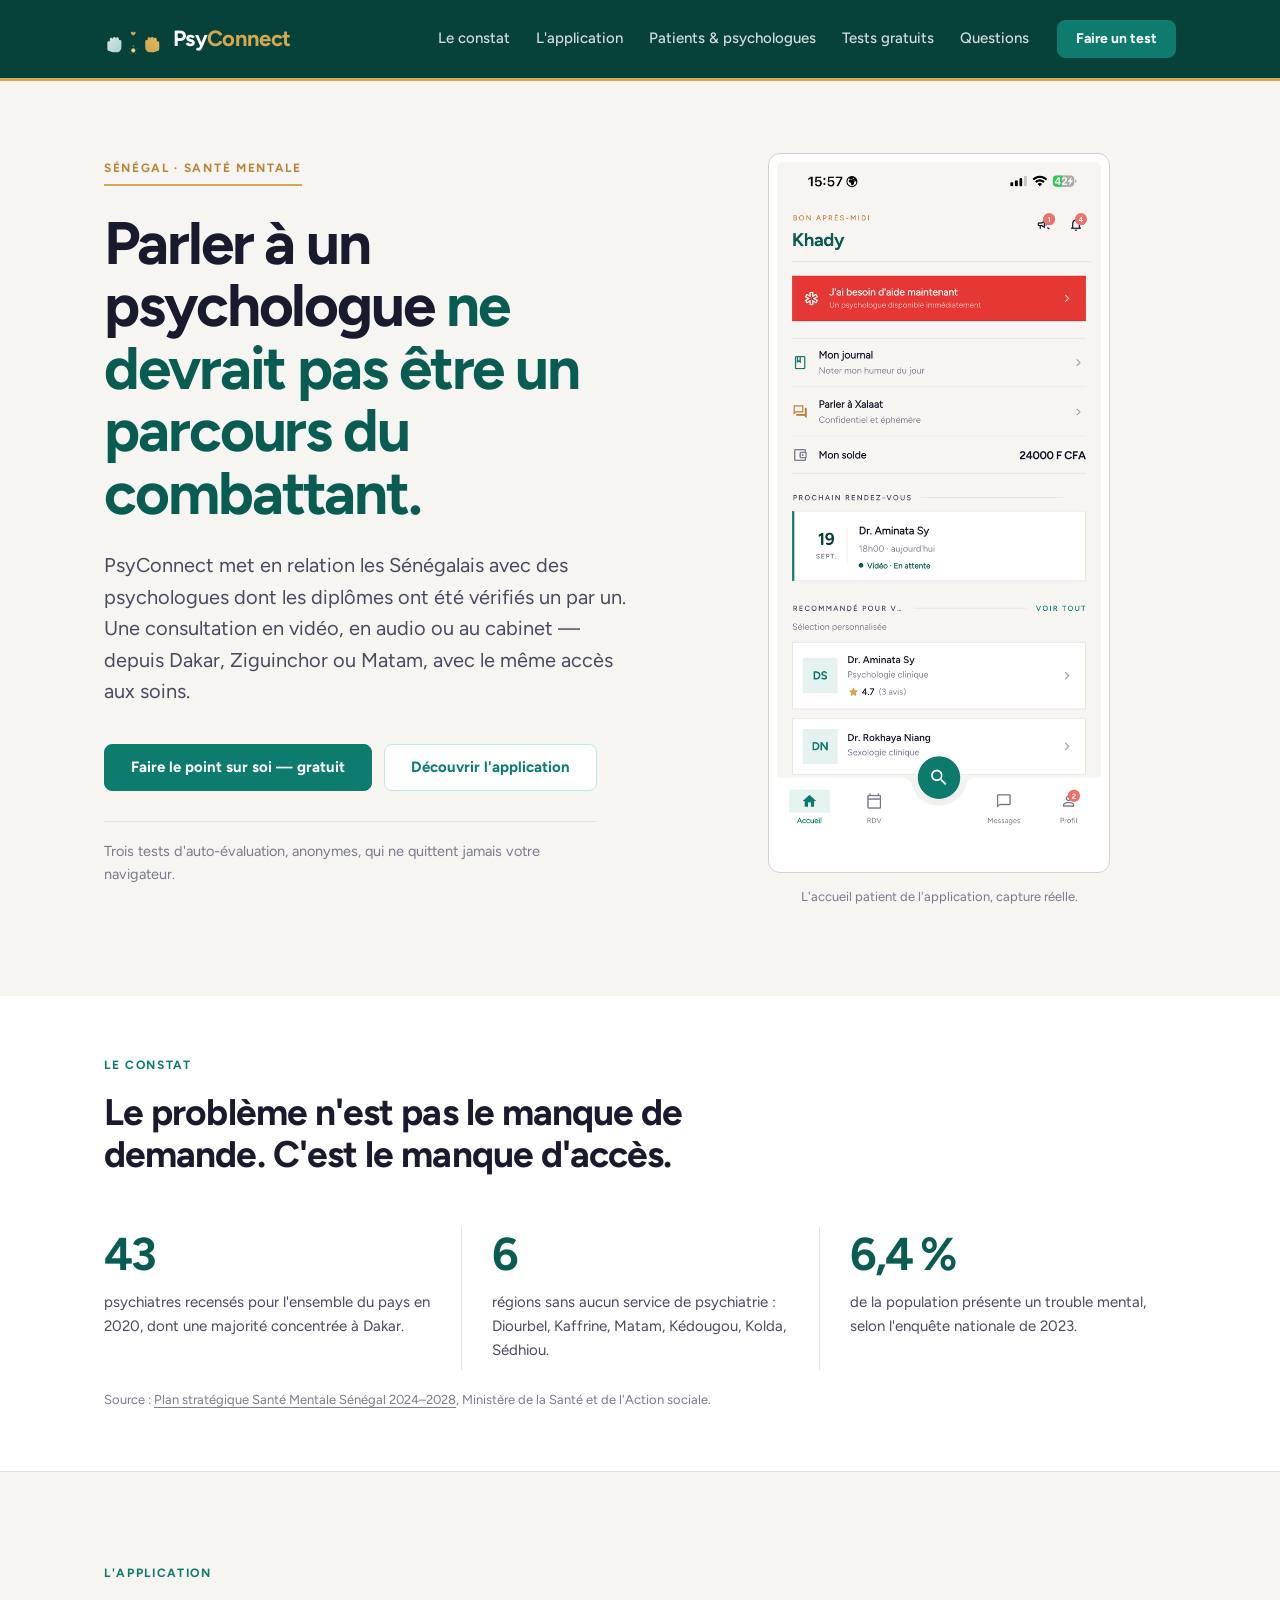
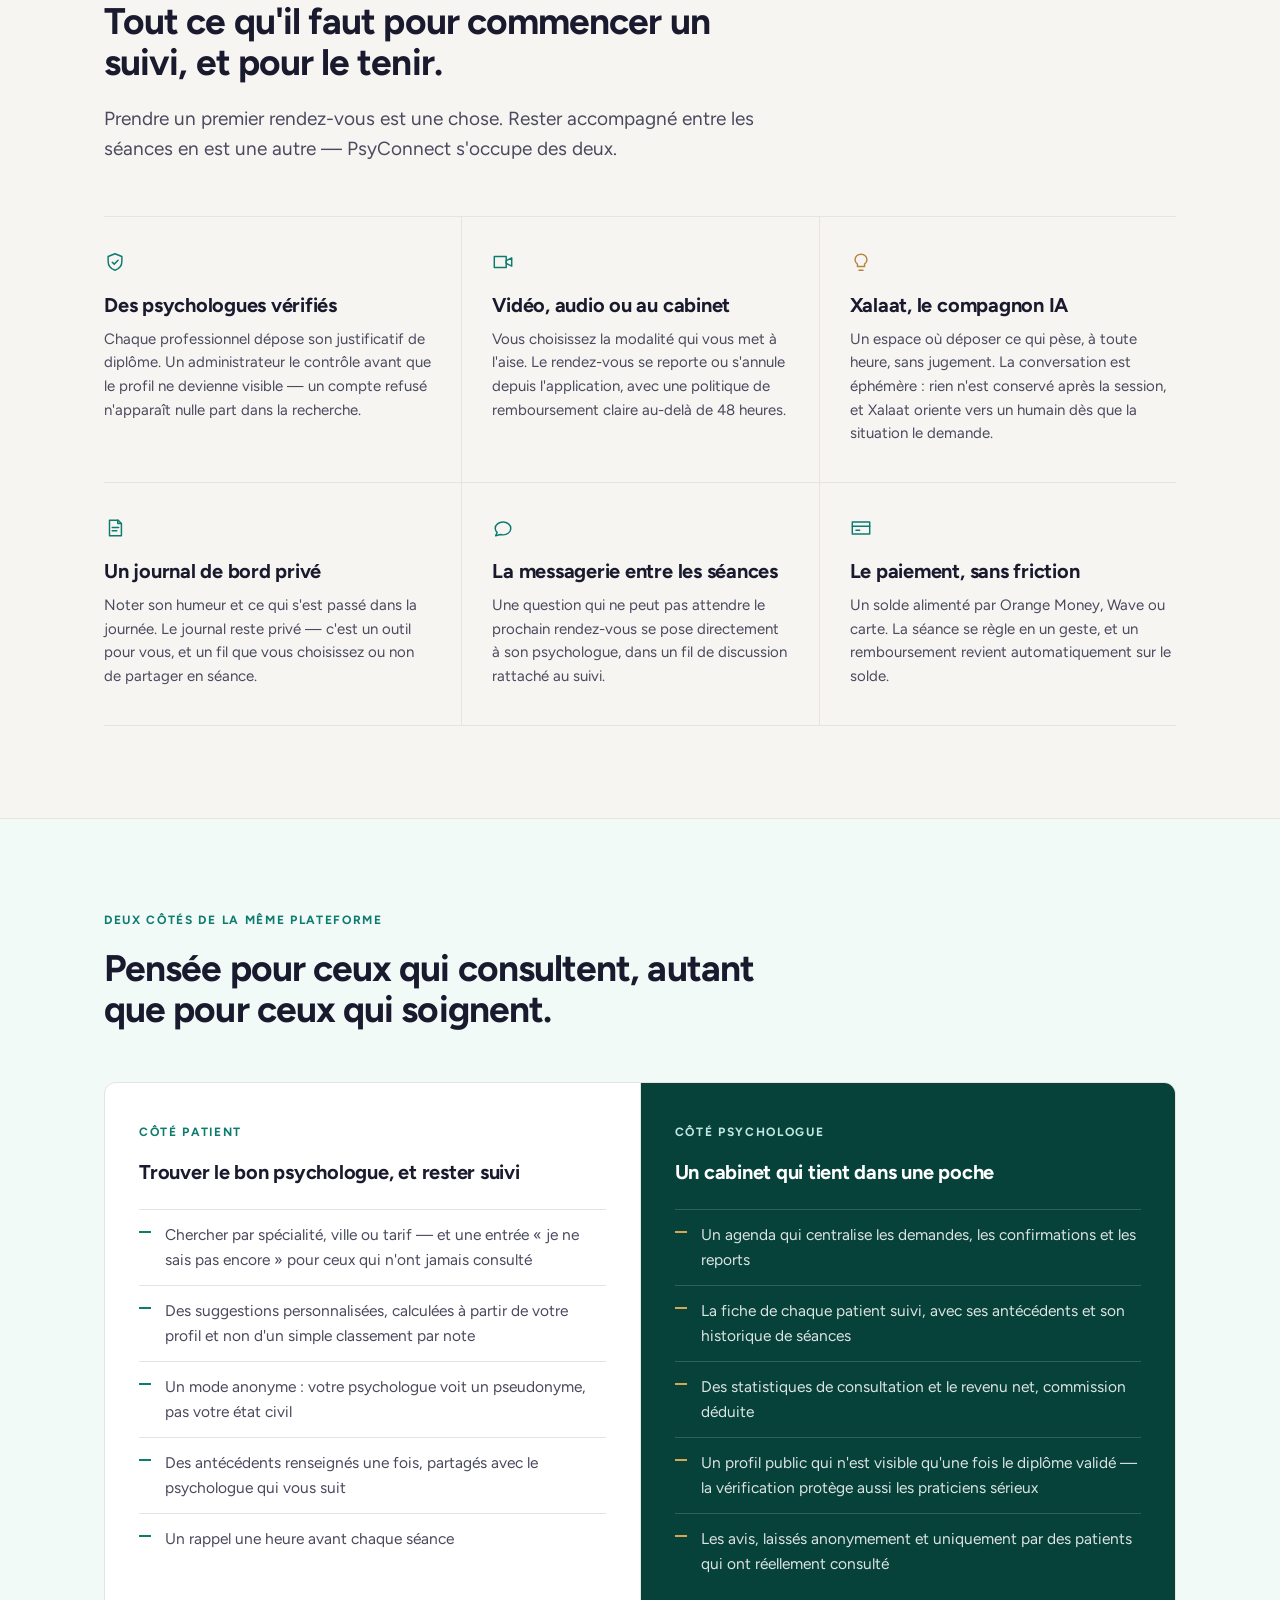
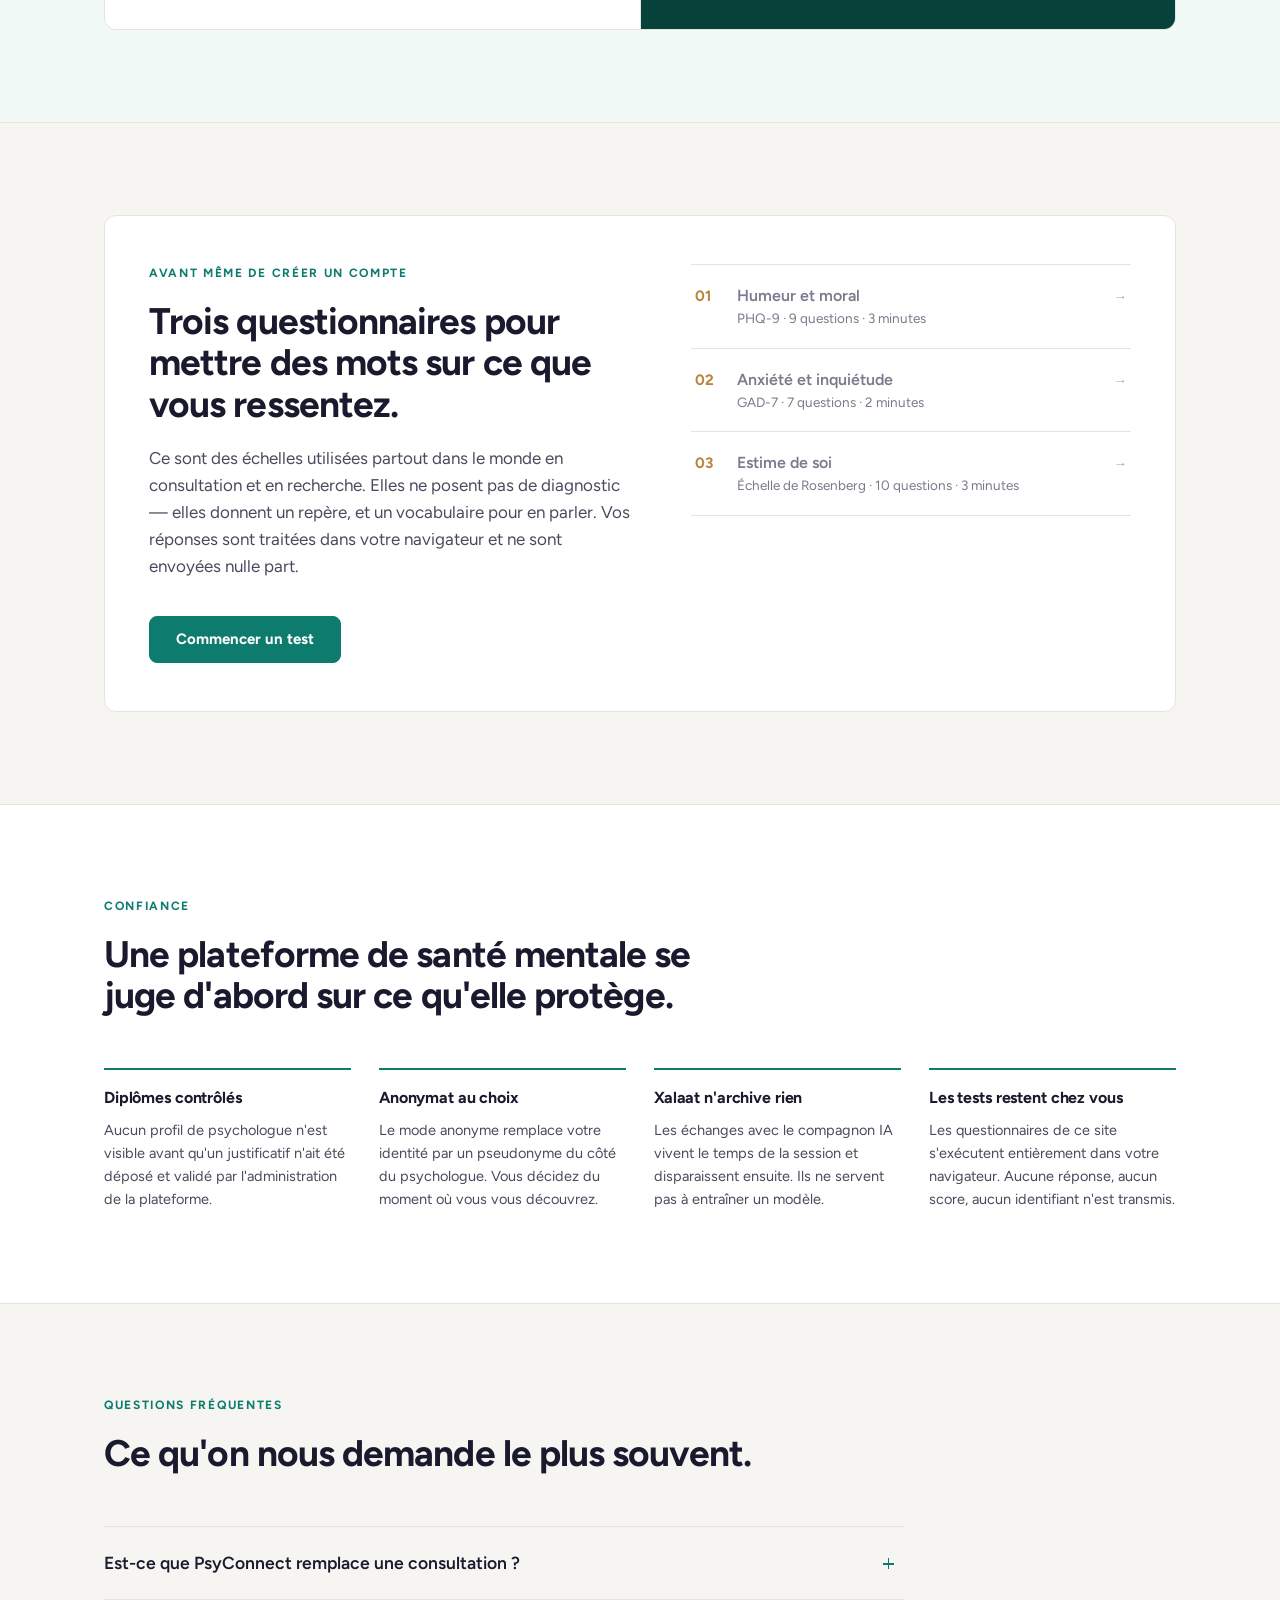
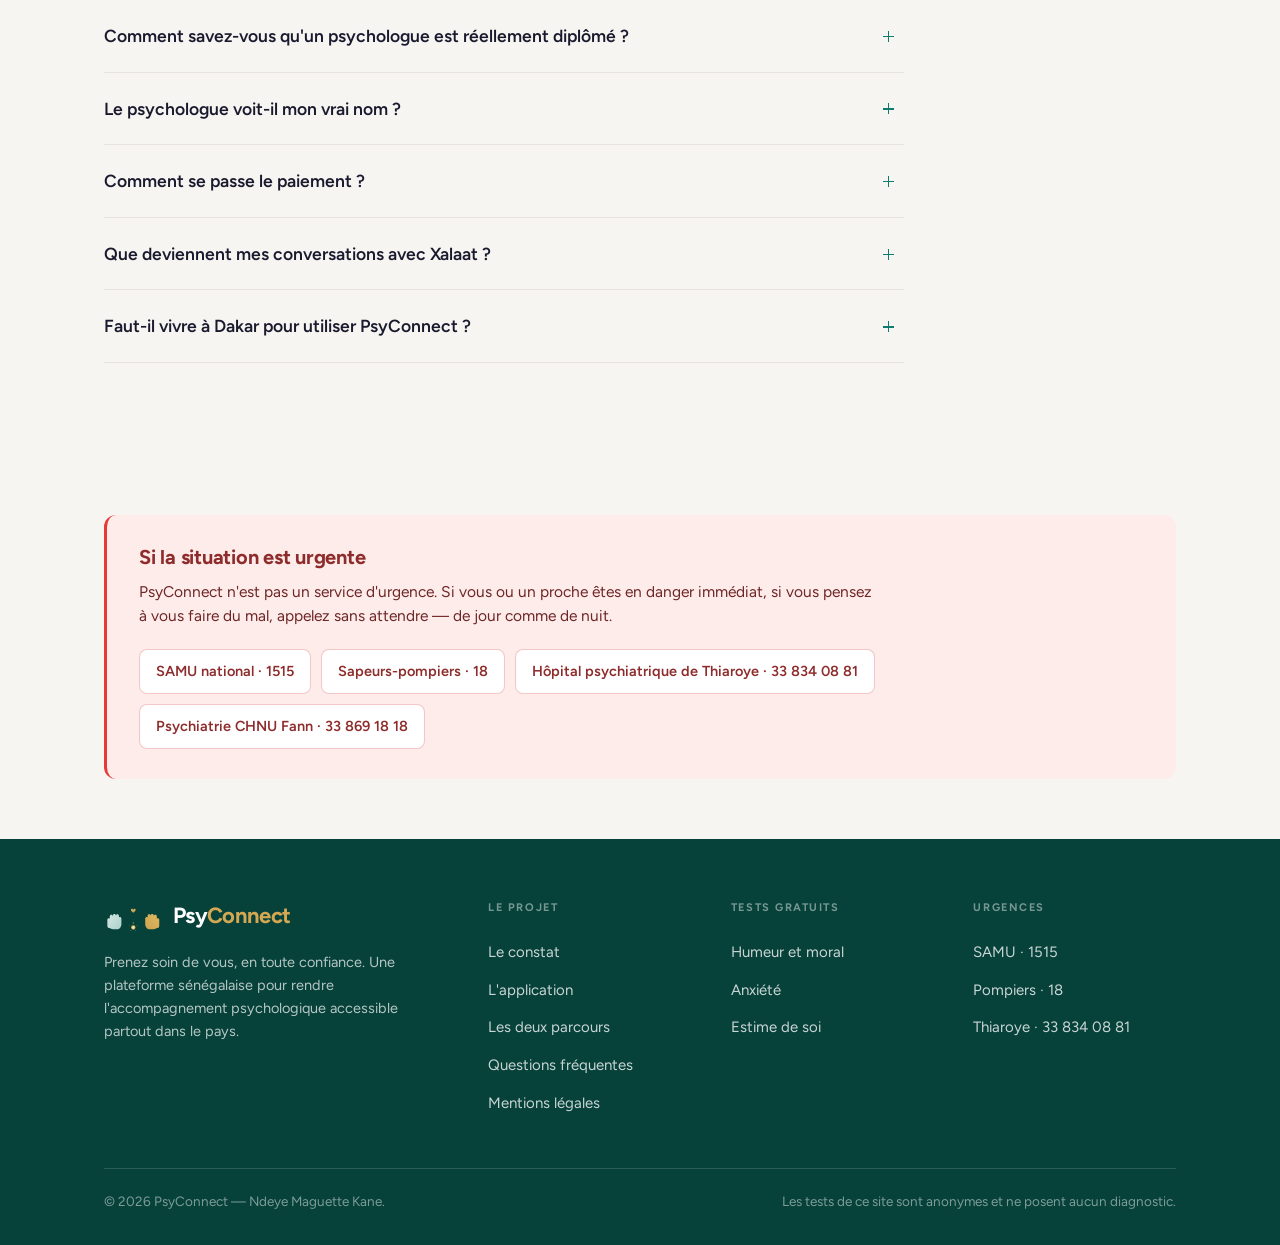
==== website/index.html @ 167cf8d7 "Add files via upload" ====
<!doctype html>
<html lang="fr">
<head>
<meta charset="utf-8">
<meta name="viewport" content="width=device-width, initial-scale=1">
<title>PsyConnect — Parler à un psychologue au Sénégal, simplement</title>
<meta name="description" content="PsyConnect met en relation les Sénégalais avec des psychologues dont les diplômes sont vérifiés. Rendez-vous en vidéo, audio ou au cabinet, messagerie, journal de bord et compagnon IA confidentiel.">
<meta name="theme-color" content="#0D7B6E">
<meta property="og:title" content="PsyConnect — Prenez soin de vous, en toute confiance">
<meta property="og:description" content="Des psychologues vérifiés, des rendez-vous en vidéo ou au cabinet, et trois tests d'auto-évaluation gratuits et anonymes.">
<meta property="og:type" content="website">
<meta property="og:locale" content="fr_SN">
<link rel="icon" href="assets/img/psyconnect-mark.svg" type="image/svg+xml">
<link rel="stylesheet" href="assets/css/site.css">
<link rel="preload" href="assets/fonts/figtree-latin-400-normal.woff2" as="font" type="font/woff2" crossorigin>
<link rel="preload" href="assets/fonts/figtree-latin-700-normal.woff2" as="font" type="font/woff2" crossorigin>
</head>
<body>

<header class="site-header" id="siteHeader">
  <div class="wrap">
    <a class="brand" href="index.html">
      <img src="assets/img/psyconnect-mark-light.svg" alt="">
      <span class="brand-name">Psy<em>Connect</em></span>
    </a>
    <button class="nav-toggle" id="navToggle" aria-expanded="false" aria-controls="siteNav">Menu</button>
    <nav class="site-nav" id="siteNav">
      <a href="#probleme">Le constat</a>
      <a href="#application">L'application</a>
      <a href="#parcours">Patients &amp; psychologues</a>
      <a href="tests.html">Tests gratuits</a>
      <a href="#faq">Questions</a>
    </nav>
    <a class="btn btn--primary btn--sm" href="tests.html">Faire un test</a>
  </div>
</header>

<main>

  <section class="hero">
    <div class="wrap">
      <div>
        <span class="kicker">Sénégal · Santé mentale</span>
        <h1>Parler à un psychologue <span class="accent">ne devrait pas être un parcours du combattant.</span></h1>
        <p class="lede">
          PsyConnect met en relation les Sénégalais avec des psychologues dont les diplômes ont été
          vérifiés un par un. Une consultation en vidéo, en audio ou au cabinet — depuis Dakar,
          Ziguinchor ou Matam, avec le même accès aux soins.
        </p>
        <div class="actions">
          <a class="btn btn--primary" href="tests.html">Faire le point sur soi — gratuit</a>
          <a class="btn btn--ghost" href="#application">Découvrir l'application</a>
        </div>
        <p class="hero-note">Trois tests d'auto-évaluation, anonymes, qui ne quittent jamais votre navigateur.</p>
      </div>

      <div>
        <div class="shot-wrap">
          <figure class="shot">
            <img src="assets/img/app-accueil-patient.png" width="600" height="1300" alt="Écran d'accueil de l'application PsyConnect : aide immédiate, journal, Xalaat, solde, prochain rendez-vous et psychologues recommandés.">
          </figure>
          <p class="screen-cap">L'accueil patient de l'application, capture réelle.</p>
        </div>
      </div>
    </div>
  </section>

  <section class="section section--tight section--alt" id="probleme">
    <div class="wrap">
      <div class="section-head">
        <div class="eyebrow">Le constat</div>
        <h2>Le problème n'est pas le manque de demande. C'est le manque d'accès.</h2>
      </div>
      <div class="figures">
        <div class="figure">
          <b>43</b>
          <p>psychiatres recensés pour l'ensemble du pays en 2020, dont une majorité concentrée à Dakar.</p>
        </div>
        <div class="figure">
          <b>6</b>
          <p>régions sans aucun service de psychiatrie : Diourbel, Kaffrine, Matam, Kédougou, Kolda, Sédhiou.</p>
        </div>
        <div class="figure">
          <b>6,4&nbsp;%</b>
          <p>de la population présente un trouble mental, selon l'enquête nationale de 2023.</p>
        </div>
      </div>
      <p class="figures-source">
        Source : <a href="https://www.sante.gouv.sn/sites/default/files/Plan%20strate%CC%81gique%20Sante%CC%81%20Mentale%20Senegal%202024-2028%20V.pdf" target="_blank" rel="noopener">Plan stratégique Santé Mentale Sénégal 2024–2028</a>, Ministère de la Santé et de l'Action sociale.
      </p>
    </div>
  </section>

  <section class="section" id="application">
    <div class="wrap">
      <div class="section-head">
        <div class="eyebrow">L'application</div>
        <h2>Tout ce qu'il faut pour commencer un suivi, et pour le tenir.</h2>
        <p class="lede">Prendre un premier rendez-vous est une chose. Rester accompagné entre les séances en est une autre — PsyConnect s'occupe des deux.</p>
      </div>

      <div class="features">
      <article class="feature">
        <svg viewBox="0 0 24 24" fill="none" stroke="currentColor" stroke-width="1.6" stroke-linecap="round" stroke-linejoin="round"><path d="M12 3l7.5 3v5.2c0 4.6-3.1 8.4-7.5 9.8-4.4-1.4-7.5-5.2-7.5-9.8V6z"/><path d="M9 12.2l2.1 2.1L15.4 10"/></svg>
        <h3>Des psychologues vérifiés</h3>
        <p>Chaque professionnel dépose son justificatif de diplôme. Un administrateur le contrôle avant que le profil ne devienne visible — un compte refusé n'apparaît nulle part dans la recherche.</p>
      </article>

      <article class="feature">
        <svg viewBox="0 0 24 24" fill="none" stroke="currentColor" stroke-width="1.6" stroke-linecap="round" stroke-linejoin="round"><rect x="2.5" y="6" width="13" height="12"/><path d="M15.5 10.5l6-3v9l-6-3z"/></svg>
        <h3>Vidéo, audio ou au cabinet</h3>
        <p>Vous choisissez la modalité qui vous met à l'aise. Le rendez-vous se reporte ou s'annule depuis l'application, avec une politique de remboursement claire au-delà de 48 heures.</p>
      </article>

      <article class="feature is-gold">
        <svg viewBox="0 0 24 24" fill="none" stroke="currentColor" stroke-width="1.6" stroke-linecap="round" stroke-linejoin="round"><path d="M12 3.5c3.6 0 6.5 2.7 6.5 6 0 2-1 3.6-2.6 4.8V17H8.1v-2.7C6.5 13.1 5.5 11.5 5.5 9.5c0-3.3 2.9-6 6.5-6z"/><path d="M9.8 21h4.4"/></svg>
        <h3>Xalaat, le compagnon IA</h3>
        <p>Un espace où déposer ce qui pèse, à toute heure, sans jugement. La conversation est éphémère : rien n'est conservé après la session, et Xalaat oriente vers un humain dès que la situation le demande.</p>
      </article>

      <article class="feature">
        <svg viewBox="0 0 24 24" fill="none" stroke="currentColor" stroke-width="1.6" stroke-linecap="round" stroke-linejoin="round"><path d="M6 3.5h9.5L19 7v13.5H6z"/><path d="M15 3.5V7h3.5"/><path d="M9 11.5h7M9 15h5"/></svg>
        <h3>Un journal de bord privé</h3>
        <p>Noter son humeur et ce qui s'est passé dans la journée. Le journal reste privé — c'est un outil pour vous, et un fil que vous choisissez ou non de partager en séance.</p>
      </article>

      <article class="feature">
        <svg viewBox="0 0 24 24" fill="none" stroke="currentColor" stroke-width="1.6" stroke-linecap="round" stroke-linejoin="round"><path d="M20.5 12.5c0 3.9-3.8 7-8.5 7-1 0-2-.15-2.9-.42L4 20.5l1.6-3.7A6.6 6.6 0 013.5 12.5c0-3.9 3.8-7 8.5-7s8.5 3.1 8.5 7z"/></svg>
        <h3>La messagerie entre les séances</h3>
        <p>Une question qui ne peut pas attendre le prochain rendez-vous se pose directement à son psychologue, dans un fil de discussion rattaché au suivi.</p>
      </article>

      <article class="feature">
        <svg viewBox="0 0 24 24" fill="none" stroke="currentColor" stroke-width="1.6" stroke-linecap="round" stroke-linejoin="round"><rect x="2.5" y="5.5" width="19" height="13"/><path d="M2.5 10h19"/><path d="M6.5 14.5h4"/></svg>
        <h3>Le paiement, sans friction</h3>
        <p>Un solde alimenté par Orange Money, Wave ou carte. La séance se règle en un geste, et un remboursement revient automatiquement sur le solde.</p>
      </article>
      </div>
    </div>
  </section>

  <section class="section section--soft" id="parcours">
    <div class="wrap">
      <div class="section-head">
        <div class="eyebrow">Deux côtés de la même plateforme</div>
        <h2>Pensée pour ceux qui consultent, autant que pour ceux qui soignent.</h2>
      </div>
      <div class="paths">
        <div class="path">
          <div class="eyebrow">Côté patient</div>
          <h3>Trouver le bon psychologue, et rester suivi</h3>
          <ul>
            <li>Chercher par spécialité, ville ou tarif — et une entrée « je ne sais pas encore » pour ceux qui n'ont jamais consulté</li>
            <li>Des suggestions personnalisées, calculées à partir de votre profil et non d'un simple classement par note</li>
            <li>Un mode anonyme : votre psychologue voit un pseudonyme, pas votre état civil</li>
            <li>Des antécédents renseignés une fois, partagés avec le psychologue qui vous suit</li>
            <li>Un rappel une heure avant chaque séance</li>
          </ul>
        </div>
        <div class="path path--psy">
          <div class="eyebrow">Côté psychologue</div>
          <h3>Un cabinet qui tient dans une poche</h3>
          <ul>
            <li>Un agenda qui centralise les demandes, les confirmations et les reports</li>
            <li>La fiche de chaque patient suivi, avec ses antécédents et son historique de séances</li>
            <li>Des statistiques de consultation et le revenu net, commission déduite</li>
            <li>Un profil public qui n'est visible qu'une fois le diplôme validé — la vérification protège aussi les praticiens sérieux</li>
            <li>Les avis, laissés anonymement et uniquement par des patients qui ont réellement consulté</li>
          </ul>
        </div>
      </div>
    </div>
  </section>

  <section class="section" id="tests">
    <div class="wrap">
      <div class="split">
        <div>
          <div class="eyebrow">Avant même de créer un compte</div>
          <h2>Trois questionnaires pour mettre des mots sur ce que vous ressentez.</h2>
          <p>
            Ce sont des échelles utilisées partout dans le monde en consultation et en recherche. Elles
            ne posent pas de diagnostic — elles donnent un repère, et un vocabulaire pour en parler.
            Vos réponses sont traitées dans votre navigateur et ne sont envoyées nulle part.
          </p>
          <div class="actions">
            <a class="btn btn--primary" href="tests.html">Commencer un test</a>
          </div>
        </div>
        <div class="list-links">
          <a href="tests.html#phq9">
            <span class="n">01</span>
            <span><b>Humeur et moral</b><span>PHQ-9 · 9 questions · 3 minutes</span></span>
            <span class="arrow">→</span>
          </a>
          <a href="tests.html#gad7">
            <span class="n">02</span>
            <span><b>Anxiété et inquiétude</b><span>GAD-7 · 7 questions · 2 minutes</span></span>
            <span class="arrow">→</span>
          </a>
          <a href="tests.html#rses">
            <span class="n">03</span>
            <span><b>Estime de soi</b><span>Échelle de Rosenberg · 10 questions · 3 minutes</span></span>
            <span class="arrow">→</span>
          </a>
        </div>
      </div>
    </div>
  </section>

  <section class="section section--alt">
    <div class="wrap">
      <div class="section-head">
        <div class="eyebrow">Confiance</div>
        <h2>Une plateforme de santé mentale se juge d'abord sur ce qu'elle protège.</h2>
      </div>
      <div class="trust">
        <div>
          <h4>Diplômes contrôlés</h4>
          <p>Aucun profil de psychologue n'est visible avant qu'un justificatif n'ait été déposé et validé par l'administration de la plateforme.</p>
        </div>
        <div>
          <h4>Anonymat au choix</h4>
          <p>Le mode anonyme remplace votre identité par un pseudonyme du côté du psychologue. Vous décidez du moment où vous vous découvrez.</p>
        </div>
        <div>
          <h4>Xalaat n'archive rien</h4>
          <p>Les échanges avec le compagnon IA vivent le temps de la session et disparaissent ensuite. Ils ne servent pas à entraîner un modèle.</p>
        </div>
        <div>
          <h4>Les tests restent chez vous</h4>
          <p>Les questionnaires de ce site s'exécutent entièrement dans votre navigateur. Aucune réponse, aucun score, aucun identifiant n'est transmis.</p>
        </div>
      </div>
    </div>
  </section>

  <section class="section" id="faq">
    <div class="wrap">
      <div class="section-head">
        <div class="eyebrow">Questions fréquentes</div>
        <h2>Ce qu'on nous demande le plus souvent.</h2>
      </div>
      <div class="faq">
        <details>
          <summary>Est-ce que PsyConnect remplace une consultation ?</summary>
          <div class="answer">Non, et ce n'est pas l'objectif. PsyConnect est le chemin le plus court vers un professionnel : la consultation reste une consultation, menée par un psychologue diplômé. Les tests du site et le compagnon Xalaat sont des points de départ, pas des substituts.</div>
        </details>
        <details>
          <summary>Comment savez-vous qu'un psychologue est réellement diplômé ?</summary>
          <div class="answer">À l'inscription, le professionnel dépose une pièce justificative de son diplôme. Un administrateur l'examine et valide, refuse, ou demande un complément. Tant que la validation n'est pas prononcée, le profil n'apparaît dans aucune recherche.</div>
        </details>
        <details>
          <summary>Le psychologue voit-il mon vrai nom ?</summary>
          <div class="answer">Seulement si vous le voulez. Le mode anonyme, activable dans les paramètres, affiche un pseudonyme à la place de votre identité civile. Beaucoup de premières consultations commencent ainsi.</div>
        </details>
        <details>
          <summary>Comment se passe le paiement ?</summary>
          <div class="answer">Vous alimentez votre solde PsyConnect par Orange Money, Wave ou carte bancaire, puis la séance se règle depuis ce solde. En cas d'annulation à plus de 48 heures du rendez-vous, le montant revient automatiquement sur votre solde.</div>
        </details>
        <details>
          <summary>Que deviennent mes conversations avec Xalaat ?</summary>
          <div class="answer">Rien. Elles existent le temps de la session et ne sont pas enregistrées. Xalaat n'a pas accès à votre dossier, ne pose pas de diagnostic, et redirige vers un professionnel ou vers les secours dès que le sujet le justifie.</div>
        </details>
        <details>
          <summary>Faut-il vivre à Dakar pour utiliser PsyConnect ?</summary>
          <div class="answer">Non — c'est précisément le problème que la plateforme cherche à corriger. Une consultation en vidéo ou en audio ne dépend que d'une connexion. Les six régions du pays sans service de psychiatrie sont la première raison d'être du projet.</div>
        </details>
      </div>
    </div>
  </section>

  <section class="section section--tight">
    <div class="wrap">
      <div class="emergency-band">
        <h3>Si la situation est urgente</h3>
        <p>
          PsyConnect n'est pas un service d'urgence. Si vous ou un proche êtes en danger immédiat,
          si vous pensez à vous faire du mal, appelez sans attendre — de jour comme de nuit.
        </p>
        <div class="emergency-nums">
          <a href="tel:1515">SAMU national · 1515</a>
          <a href="tel:18">Sapeurs-pompiers · 18</a>
          <a href="tel:+221338340881">Hôpital psychiatrique de Thiaroye · 33 834 08 81</a>
          <a href="tel:+221338691818">Psychiatrie CHNU Fann · 33 869 18 18</a>
        </div>
      </div>
    </div>
  </section>

</main>

<footer class="site-footer">
  <div class="wrap">
    <div class="footer-grid">
      <div>
        <a class="brand" href="index.html">
          <img src="assets/img/psyconnect-mark-light.svg" alt="">
          <span class="brand-name">Psy<em>Connect</em></span>
        </a>
        <p class="tagline">Prenez soin de vous, en toute confiance. Une plateforme sénégalaise pour rendre l'accompagnement psychologique accessible partout dans le pays.</p>
      </div>
      <div>
        <h5>Le projet</h5>
        <ul>
          <li><a href="#probleme">Le constat</a></li>
          <li><a href="#application">L'application</a></li>
          <li><a href="#parcours">Les deux parcours</a></li>
          <li><a href="#faq">Questions fréquentes</a></li>
          <li><a href="mentions.html">Mentions légales</a></li>
        </ul>
      </div>
      <div>
        <h5>Tests gratuits</h5>
        <ul>
          <li><a href="tests.html#phq9">Humeur et moral</a></li>
          <li><a href="tests.html#gad7">Anxiété</a></li>
          <li><a href="tests.html#rses">Estime de soi</a></li>
        </ul>
      </div>
      <div>
        <h5>Urgences</h5>
        <ul>
          <li><a href="tel:1515">SAMU · 1515</a></li>
          <li><a href="tel:18">Pompiers · 18</a></li>
          <li><a href="tel:+221338340881">Thiaroye · 33 834 08 81</a></li>
        </ul>
      </div>
    </div>
    <div class="footer-bottom">
      <span>© <span id="year">2026</span> PsyConnect — Ndeye Maguette Kane.</span>
      <span>Les tests de ce site sont anonymes et ne posent aucun diagnostic.</span>
    </div>
  </div>
</footer>

<script src="assets/js/site.js"></script>
</body>
</html>
---- website/assets/css/site.css ----
@font-face {
  font-family: 'Figtree';
  font-style: normal;
  font-weight: 400;
  font-display: swap;
  src: url('../fonts/figtree-latin-400-normal.woff2') format('woff2');
  unicode-range: U+0000-00FF, U+0131, U+0152-0153, U+02BB-02BC, U+02C6, U+02DA, U+02DC, U+0304, U+0308, U+0329, U+2000-206F, U+20AC, U+2122, U+2191, U+2193, U+2212, U+2215, U+FEFF, U+FFFD;
}

@font-face {
  font-family: 'Figtree';
  font-style: normal;
  font-weight: 400;
  font-display: swap;
  src: url('../fonts/figtree-latin-ext-400-normal.woff2') format('woff2');
  unicode-range: U+0100-02BA, U+02BD-02C5, U+02C7-02CC, U+02CE-02D7, U+02DD-02FF, U+0304, U+0308, U+0329, U+1D00-1DBF, U+1E00-1E9F, U+1EF2-1EFF, U+2020, U+20A0-20AB, U+20AD-20C0, U+2113, U+2C60-2C7F, U+A720-A7FF;
}

@font-face {
  font-family: 'Figtree';
  font-style: normal;
  font-weight: 500;
  font-display: swap;
  src: url('../fonts/figtree-latin-500-normal.woff2') format('woff2');
  unicode-range: U+0000-00FF, U+0131, U+0152-0153, U+02BB-02BC, U+02C6, U+02DA, U+02DC, U+0304, U+0308, U+0329, U+2000-206F, U+20AC, U+2122, U+2191, U+2193, U+2212, U+2215, U+FEFF, U+FFFD;
}

@font-face {
  font-family: 'Figtree';
  font-style: normal;
  font-weight: 500;
  font-display: swap;
  src: url('../fonts/figtree-latin-ext-500-normal.woff2') format('woff2');
  unicode-range: U+0100-02BA, U+02BD-02C5, U+02C7-02CC, U+02CE-02D7, U+02DD-02FF, U+0304, U+0308, U+0329, U+1D00-1DBF, U+1E00-1E9F, U+1EF2-1EFF, U+2020, U+20A0-20AB, U+20AD-20C0, U+2113, U+2C60-2C7F, U+A720-A7FF;
}

@font-face {
  font-family: 'Figtree';
  font-style: normal;
  font-weight: 600;
  font-display: swap;
  src: url('../fonts/figtree-latin-600-normal.woff2') format('woff2');
  unicode-range: U+0000-00FF, U+0131, U+0152-0153, U+02BB-02BC, U+02C6, U+02DA, U+02DC, U+0304, U+0308, U+0329, U+2000-206F, U+20AC, U+2122, U+2191, U+2193, U+2212, U+2215, U+FEFF, U+FFFD;
}

@font-face {
  font-family: 'Figtree';
  font-style: normal;
  font-weight: 600;
  font-display: swap;
  src: url('../fonts/figtree-latin-ext-600-normal.woff2') format('woff2');
  unicode-range: U+0100-02BA, U+02BD-02C5, U+02C7-02CC, U+02CE-02D7, U+02DD-02FF, U+0304, U+0308, U+0329, U+1D00-1DBF, U+1E00-1E9F, U+1EF2-1EFF, U+2020, U+20A0-20AB, U+20AD-20C0, U+2113, U+2C60-2C7F, U+A720-A7FF;
}

@font-face {
  font-family: 'Figtree';
  font-style: normal;
  font-weight: 700;
  font-display: swap;
  src: url('../fonts/figtree-latin-700-normal.woff2') format('woff2');
  unicode-range: U+0000-00FF, U+0131, U+0152-0153, U+02BB-02BC, U+02C6, U+02DA, U+02DC, U+0304, U+0308, U+0329, U+2000-206F, U+20AC, U+2122, U+2191, U+2193, U+2212, U+2215, U+FEFF, U+FFFD;
}

@font-face {
  font-family: 'Figtree';
  font-style: normal;
  font-weight: 700;
  font-display: swap;
  src: url('../fonts/figtree-latin-ext-700-normal.woff2') format('woff2');
  unicode-range: U+0100-02BA, U+02BD-02C5, U+02C7-02CC, U+02CE-02D7, U+02DD-02FF, U+0304, U+0308, U+0329, U+1D00-1DBF, U+1E00-1E9F, U+1EF2-1EFF, U+2020, U+20A0-20AB, U+20AD-20C0, U+2113, U+2C60-2C7F, U+A720-A7FF;
}

:root {
  --teal: #0D7B6E;
  --teal-dark: #095C52;
  --teal-deep: #06413A;
  --teal-light: #E6F4F1;
  --teal-mid: #C2E8E2;
  --teal-soft: #F2FAF8;

  --gold: #D4A853;
  --gold-dark: #B8843A;
  --gold-light: #FBF3E2;

  --bg: #F7F5F2;
  --white: #FFFFFF;
  --surface-alt: #F4F6F5;

  --rule: #E7E4DE;
  --rule-strong: #D5D1C9;

  --text: #1A1A2E;
  --text-2: #4A4A5E;
  --muted: #7A7A8C;
  --faint: #A6A6B4;

  --success: #1E9E6A;
  --success-bg: #E6F6EF;
  --warning: #C98A16;
  --warning-bg: #FDF3E0;
  --danger: #D64545;
  --danger-bg: #FDECEA;
  --emergency: #E53935;

  --r: 12px;
  --r-sm: 8px;

  --gutter: 24px;
  --maxw: 1120px;
}

* { box-sizing: border-box; }

html { scroll-behavior: smooth; }

body {
  margin: 0;
  background: var(--bg);
  color: var(--text);
  font-family: Figtree, -apple-system, BlinkMacSystemFont, "Segoe UI", Roboto, sans-serif;
  font-size: 17px;
  line-height: 1.58;
  -webkit-font-smoothing: antialiased;
}

h1, h2, h3, h4 {
  margin: 0;
  font-weight: 700;
  color: var(--text);
}

h1 { font-size: clamp(36px, 5.2vw, 60px); line-height: 1.04; letter-spacing: -.035em; }
h2 { font-size: clamp(26px, 3.3vw, 37px); line-height: 1.12; letter-spacing: -.025em; }
h3 { font-size: 20px; line-height: 1.24; letter-spacing: -.012em; }
h4 { font-size: 16px; line-height: 1.3; letter-spacing: -.008em; }

p { margin: 0; }

a { color: var(--teal); text-decoration: none; }
a:hover { color: var(--teal-dark); }

img, svg { max-width: 100%; }

.wrap {
  width: 100%;
  max-width: var(--maxw);
  margin: 0 auto;
  padding: 0 var(--gutter);
}

.eyebrow {
  font-size: 12px;
  font-weight: 700;
  letter-spacing: .14em;
  text-transform: uppercase;
  color: var(--teal);
  margin-bottom: 18px;
}

.lede { font-size: 19px; color: var(--text-2); }

.section { padding: 92px 0; }
.section--tight { padding: 60px 0; }
.section--alt { background: var(--white); }
.section--soft { background: var(--teal-soft); }
.section + .section--alt,
.section + .section--soft,
.section--alt + .section,
.section--soft + .section { border-top: 1px solid var(--rule); }

.section-head { max-width: 660px; margin-bottom: 52px; }
.section-head p { margin-top: 20px; }

.btn {
  display: inline-flex;
  align-items: center;
  justify-content: center;
  border: 1.4px solid transparent;
  border-radius: var(--r-sm);
  padding: 15px 26px;
  font-family: inherit;
  font-size: 15px;
  font-weight: 700;
  line-height: 1;
  cursor: pointer;
  transition: background .14s linear, color .14s linear, border-color .14s linear;
}

.btn--primary { background: var(--teal); color: var(--white); border-color: var(--teal); }
.btn--primary:hover { background: var(--teal-deep); border-color: var(--teal-deep); color: var(--white); }

.btn--ghost { background: var(--white); color: var(--teal); border-color: var(--teal-mid); }
.btn--ghost:hover { background: var(--teal-light); color: var(--teal-deep); border-color: var(--teal); }

.btn--gold { background: var(--gold); color: #33240A; border-color: var(--gold); }
.btn--gold:hover { background: var(--gold-dark); color: var(--white); border-color: var(--gold-dark); }

.btn--onteal { background: transparent; color: var(--white); border-color: rgba(255, 255, 255, .45); }
.btn--onteal:hover { background: var(--white); color: var(--teal-deep); border-color: var(--white); }

.btn--sm { padding: 11px 18px; font-size: 14px; }
.btn--block { width: 100%; }

.actions { display: flex; flex-wrap: wrap; gap: 12px; margin-top: 36px; }

.site-header {
  position: sticky;
  top: 0;
  z-index: 60;
  background: var(--teal-deep);
  border-bottom: 3px solid var(--gold);
}
.site-header.is-stuck { box-shadow: 0 10px 24px rgba(6, 65, 58, .14); }

.site-header .wrap {
  display: flex;
  align-items: center;
  gap: 28px;
  height: 78px;
}

.brand { display: flex; align-items: center; gap: 11px; color: var(--white); }
.brand img { width: 58px; height: 31px; display: block; }
.brand-name { font-size: 22px; font-weight: 700; letter-spacing: -.03em; color: var(--white); }
.brand-name em { font-style: normal; color: var(--gold); }

.site-nav { display: flex; gap: 26px; margin-left: auto; }
.site-nav a { color: rgba(255, 255, 255, .82); font-size: 15px; font-weight: 500; }
.site-nav a:hover { color: var(--gold); }

.nav-toggle {
  display: none;
  margin-left: auto;
  background: transparent;
  border: 1.4px solid rgba(255, 255, 255, .45);
  border-radius: var(--r-sm);
  padding: 9px 14px;
  cursor: pointer;
  font: inherit;
  font-size: 14px;
  font-weight: 600;
  color: var(--white);
}

.hero { padding: 72px 0 88px; }
.hero .wrap {
  display: grid;
  grid-template-columns: 1.06fr .94fr;
  gap: 64px;
  align-items: start;
}
.hero h1 .accent { color: var(--teal-dark); }
.hero .lede { margin-top: 26px; max-width: 29em; font-size: 20px; }
.hero-note {
  margin-top: 30px;
  padding-top: 18px;
  border-top: 1px solid var(--rule);
  font-size: 14.5px;
  color: var(--muted);
  max-width: 34em;
}

.kicker {
  display: inline-block;
  font-size: 12px;
  font-weight: 700;
  letter-spacing: .14em;
  text-transform: uppercase;
  color: var(--gold-dark);
  border-bottom: 2px solid var(--gold);
  padding-bottom: 6px;
  margin-bottom: 26px;
}

.shot {
  margin: 0;
  border: 1px solid var(--rule-strong);
  border-radius: var(--r);
  background: var(--white);
  padding: 8px;
  max-width: 342px;
}
.shot img { display: block; width: 100%; height: auto; border-radius: 6px; }
.shot-wrap { display: flex; flex-direction: column; align-items: center; }
.screen-cap { margin-top: 14px; font-size: 13px; color: var(--muted); text-align: center; max-width: 342px; }
.figures { display: grid; grid-template-columns: repeat(3, 1fr); }
.figure { padding: 4px 30px 8px; border-left: 1px solid var(--rule); }
.figure:first-child { border-left: 0; padding-left: 0; }
.figure:last-child { padding-right: 0; }
.figure b {
  display: block;
  font-size: 46px;
  font-weight: 700;
  line-height: 1;
  letter-spacing: -.045em;
  color: var(--teal-dark);
}
.figure p { margin-top: 14px; font-size: 15px; color: var(--text-2); }
.figures-source { margin-top: 20px; font-size: 13px; color: var(--muted); }
.figures-source a { color: var(--muted); text-decoration: underline; text-underline-offset: 3px; }

.features { display: grid; grid-template-columns: repeat(3, 1fr); border-top: 1px solid var(--rule); }
.feature { padding: 34px 30px 36px; border-left: 1px solid var(--rule); border-bottom: 1px solid var(--rule); }
.feature:nth-child(3n+1) { border-left: 0; padding-left: 0; }
.feature:nth-child(3n) { padding-right: 0; }
.feature svg { width: 22px; height: 22px; color: var(--teal); display: block; margin-bottom: 20px; }
.feature.is-gold svg { color: var(--gold-dark); }
.feature h3 { margin-bottom: 10px; }
.feature p { font-size: 15px; color: var(--text-2); }

.paths { display: grid; grid-template-columns: 1fr 1fr; gap: 1px; background: var(--rule); border: 1px solid var(--rule); border-radius: var(--r); overflow: hidden; }
.path { background: var(--white); padding: 40px 34px; }
.path--psy { background: var(--teal-deep); color: var(--white); }
.path--psy h3 { color: var(--white); }
.path--psy .eyebrow { color: var(--teal-mid); }
.path h3 { margin-bottom: 8px; }
.path ul { list-style: none; margin: 24px 0 0; padding: 0; }
.path li {
  padding: 13px 0 13px 26px;
  border-top: 1px solid var(--rule);
  position: relative;
  font-size: 15.5px;
  color: var(--text-2);
}
.path--psy li { border-top-color: rgba(255, 255, 255, .16); color: rgba(255, 255, 255, .86); }
.path li::before {
  content: "";
  position: absolute;
  left: 0; top: 21px;
  width: 12px;
  height: 1.5px;
  background: var(--teal);
}
.path--psy li::before { background: var(--gold); }

.split {
  display: grid;
  grid-template-columns: 1.05fr .95fr;
  gap: 56px;
  border: 1px solid var(--rule);
  border-radius: var(--r);
  background: var(--white);
  padding: 48px 44px;
}
.split p { margin-top: 20px; color: var(--text-2); }

.list-links { border-top: 1px solid var(--rule); }
.list-links a {
  display: flex;
  align-items: baseline;
  gap: 18px;
  padding: 18px 4px;
  border-bottom: 1px solid var(--rule);
  color: var(--text);
}
.list-links a:hover { background: var(--teal-soft); }
.list-links .n { font-size: 15px; font-weight: 700; color: var(--gold-dark); min-width: 24px; }
.list-links b { display: block; font-size: 16px; font-weight: 600; }
.list-links span { font-size: 13.5px; color: var(--muted); }
.list-links .arrow { margin-left: auto; color: var(--faint); }

.trust { display: grid; grid-template-columns: repeat(4, 1fr); gap: 28px; }
.trust div { border-top: 2px solid var(--teal); padding-top: 18px; }
.trust h4 { margin-bottom: 10px; }
.trust p { font-size: 14.5px; color: var(--text-2); }

.faq { max-width: 800px; border-top: 1px solid var(--rule); }
.faq details { border-bottom: 1px solid var(--rule); }
.faq summary {
  cursor: pointer;
  list-style: none;
  padding: 22px 44px 22px 0;
  font-size: 17.5px;
  font-weight: 600;
  position: relative;
}
.faq summary::-webkit-details-marker { display: none; }
.faq summary::after {
  content: "";
  position: absolute;
  right: 10px; top: 50%;
  width: 11px; height: 1.5px;
  background: var(--teal);
}
.faq summary::before {
  content: "";
  position: absolute;
  right: 15px; top: 50%;
  width: 1.5px; height: 11px;
  margin-top: -5px;
  background: var(--teal);
  transition: opacity .15s linear;
}
.faq details[open] summary::before { opacity: 0; }
.faq .answer { padding: 0 40px 24px 0; color: var(--text-2); font-size: 16px; }

.emergency-band {
  background: var(--danger-bg);
  border-left: 3px solid var(--emergency);
  border-radius: var(--r);
  padding: 30px 32px;
}
.emergency-band h3 { color: #8E2C2C; }
.emergency-band p { margin-top: 10px; font-size: 15.5px; color: #6E2626; max-width: 48em; }
.emergency-nums { display: flex; flex-wrap: wrap; gap: 10px; margin-top: 20px; }
.emergency-nums a {
  background: var(--white);
  border: 1px solid rgba(214, 69, 69, .3);
  border-radius: var(--r-sm);
  padding: 10px 16px;
  font-size: 14.5px;
  font-weight: 600;
  color: #8E2C2C;
}
.emergency-nums a:hover { background: var(--emergency); color: var(--white); border-color: var(--emergency); }

.site-footer {
  background: var(--teal-deep);
  color: rgba(255, 255, 255, .7);
  padding: 60px 0 32px;
  font-size: 15px;
}
.site-footer .brand-name { color: var(--white); }
.site-footer .brand-name em { color: var(--gold); }
.footer-grid { display: grid; grid-template-columns: 1.7fr 1fr 1fr 1fr; gap: 40px; }
.site-footer h5 {
  font-size: 11px;
  letter-spacing: .14em;
  text-transform: uppercase;
  color: rgba(255, 255, 255, .45);
  margin: 0 0 18px;
  font-weight: 700;
}
.site-footer ul { list-style: none; margin: 0; padding: 0; }
.site-footer li { padding: 7px 0; }
.site-footer a { color: rgba(255, 255, 255, .78); }
.site-footer a:hover { color: var(--gold); }
.site-footer .tagline { margin-top: 18px; max-width: 26em; font-size: 14.5px; }
.footer-bottom {
  margin-top: 46px;
  padding-top: 22px;
  border-top: 1px solid rgba(255, 255, 255, .14);
  display: flex;
  justify-content: space-between;
  gap: 20px;
  flex-wrap: wrap;
  font-size: 13.5px;
  color: rgba(255, 255, 255, .48);
}

.tests-hero { padding: 64px 0 0; }
.tests-hero h1 { max-width: 14em; }
.tests-hero p { margin-top: 22px; max-width: 40em; }

.privacy-note {
  margin-top: 30px;
  display: flex;
  align-items: flex-start;
  gap: 13px;
  background: var(--success-bg);
  border-left: 3px solid var(--success);
  border-radius: var(--r-sm);
  padding: 16px 20px;
  font-size: 15px;
  color: #0E5F3F;
  max-width: 44em;
}
.privacy-note svg { width: 19px; height: 19px; flex: none; margin-top: 2px; }

.test-cards { background: var(--rule); display: grid; gap: 1px; grid-template-columns: repeat(3, 1fr); border: 1px solid var(--rule); border-radius: var(--r); overflow: hidden; }
.test-card { background: var(--white); padding: 32px 28px; display: flex; flex-direction: column; }
.test-card .code {
  font-size: 12px;
  font-weight: 700;
  letter-spacing: .12em;
  text-transform: uppercase;
  color: var(--gold-dark);
}
.test-card h3 { margin: 14px 0 12px; }
.test-card p { font-size: 15px; color: var(--text-2); flex: 1; }
.test-meta { margin: 24px 0; border-top: 1px solid var(--rule); }
.test-meta div {
  display: flex;
  justify-content: space-between;
  padding: 8px 0;
  border-bottom: 1px solid var(--rule);
  font-size: 13.5px;
  color: var(--muted);
}
.test-meta div b { font-weight: 600; color: var(--text); }

.notice {
  background: var(--warning-bg);
  border-left: 3px solid var(--warning);
  border-radius: var(--r-sm);
  padding: 22px 26px;
}
.notice h4 { color: #8A5E10; margin-bottom: 10px; }
.notice p { font-size: 15px; color: #6E4B0D; }

.runner { max-width: 700px; margin: 0 auto; }
.runner-top { display: flex; align-items: baseline; gap: 18px; margin-bottom: 12px; }
.runner-top .back {
  background: none;
  border: none;
  padding: 0;
  font: inherit;
  font-size: 15px;
  font-weight: 500;
  color: var(--muted);
  cursor: pointer;
}
.runner-top .back:hover { color: var(--teal); }
.runner-top .count { margin-left: auto; font-size: 13px; font-weight: 600; letter-spacing: .06em; text-transform: uppercase; color: var(--muted); }

.progress { height: 4px; border-radius: 2px; overflow: hidden; background: var(--rule); }
.progress i { display: block; height: 100%; background: var(--teal); transition: width .3s linear; }

.q-frame { margin-top: 44px; }
.q-context { font-size: 14px; color: var(--muted); margin-bottom: 16px; max-width: 42em; }
.q-text { font-size: clamp(24px, 3.2vw, 33px); font-weight: 700; line-height: 1.16; letter-spacing: -.028em; }

.choices { margin-top: 36px; border-top: 1px solid var(--rule-strong); }
.choice {
  display: flex;
  align-items: center;
  gap: 16px;
  width: 100%;
  text-align: left;
  background: transparent;
  border: none;
  border-bottom: 1px solid var(--rule);
  padding: 18px 8px;
  font: inherit;
  font-size: 16.5px;
  color: var(--text);
  cursor: pointer;
  transition: background .12s linear, padding-left .12s linear;
}
.choice:hover { background: var(--white); padding-left: 14px; }
.choice .mark {
  width: 18px; height: 18px;
  border: 1.5px solid var(--rule-strong);
  border-radius: 4px;
  flex: none;
  position: relative;
}
.choice:hover .mark { border-color: var(--teal); }
.choice.is-picked .mark { border-color: var(--teal); }
.choice.is-picked .mark::after {
  content: "";
  position: absolute;
  inset: 3px;
  border-radius: 2px;
  background: var(--teal);
}
.choice kbd {
  margin-left: auto;
  font-family: inherit;
  font-size: 12px;
  font-weight: 600;
  color: var(--faint);
}

.result { max-width: 740px; margin: 0 auto; }
.score-block { border: 1px solid var(--rule-strong); border-radius: var(--r); background: var(--white); padding: 36px 34px; }
.score-head { display: flex; align-items: baseline; gap: 14px; flex-wrap: wrap; }
.score-num { font-size: 62px; font-weight: 700; line-height: 1; letter-spacing: -.05em; }
.score-max { font-size: 19px; color: var(--muted); }
.score-band { margin-left: auto; border-radius: var(--r-sm); padding: 7px 14px; font-size: 14px; font-weight: 700; }
.gauge { margin-top: 28px; }
.gauge-track { height: 9px; border-radius: 5px; overflow: hidden; display: flex; background: var(--rule); }
.gauge-track i { height: 100%; }
.gauge-cursor { position: relative; height: 18px; }
.gauge-cursor b { position: absolute; top: 3px; transform: translateX(-50%); width: 2px; height: 12px; background: var(--text); }
.gauge-labels { display: flex; justify-content: space-between; font-size: 12px; font-weight: 600; color: var(--muted); }

.result h2 { font-size: 26px; margin: 40px 0 16px; }
.result p { color: var(--text-2); }
.result p + p { margin-top: 15px; }

.limits { margin-top: 32px; background: var(--warning-bg); border-left: 3px solid var(--warning); border-radius: var(--r-sm); padding: 22px 26px; }
.limits h4 { color: #8A5E10; margin-bottom: 10px; }
.limits p { font-size: 15px; color: #6E4B0D; }

.crisis { margin-top: 32px; background: var(--danger-bg); border-left: 3px solid var(--emergency); border-radius: var(--r-sm); padding: 26px 28px; }
.crisis h4 { font-size: 18px; color: #8E2C2C; margin-bottom: 10px; }
.crisis p { font-size: 15.5px; color: #6E2626; }

.next-step { margin-top: 32px; background: var(--teal-deep); color: var(--white); border-radius: var(--r); padding: 36px 32px; }
.next-step h3 { color: var(--white); font-size: 24px; }
.next-step p { color: rgba(255, 255, 255, .8); margin-top: 12px; max-width: 34em; }
.next-step .row { display: flex; gap: 12px; flex-wrap: wrap; margin-top: 26px; }

.result-actions { display: flex; gap: 12px; flex-wrap: wrap; margin-top: 28px; }
.source-line { margin-top: 28px; font-size: 13px; color: var(--muted); }

.legal { max-width: 740px; margin: 0 auto; }
.legal .updated { margin-top: 18px; font-size: 14.5px; color: var(--muted); }
.legal h2 { font-size: 23px; margin: 46px 0 16px; padding-top: 26px; border-top: 1px solid var(--rule); }
.legal h3 { font-size: 17px; margin: 26px 0 10px; }
.legal p { color: var(--text-2); }
.legal p + p { margin-top: 14px; }
.legal ul { margin: 14px 0 0; padding-left: 20px; color: var(--text-2); }
.legal li { margin-bottom: 9px; }
.legal mark {
  background: var(--warning-bg);
  color: #8A5E10;
  border: 1px dashed rgba(201, 138, 22, .55);
  border-radius: 5px;
  padding: 1px 8px;
  font-weight: 600;
}
.legal .callout { margin: 22px 0; background: var(--teal-soft); border-left: 3px solid var(--teal); border-radius: var(--r-sm); padding: 20px 24px; }
.legal .callout p { color: var(--text); }

.is-hidden { display: none !important; }

@media (max-width: 960px) {
  .hero .wrap { grid-template-columns: 1fr; gap: 52px; }
  .figures, .features, .test-cards { grid-template-columns: 1fr 1fr; }
  .feature:nth-child(3n+1) { border-left: 1px solid var(--rule); padding-left: 30px; }
  .feature:nth-child(3n) { padding-right: 30px; }
  .feature:nth-child(2n+1) { border-left: 0; padding-left: 0; }
  .feature:nth-child(2n) { padding-right: 0; }
  .paths, .split { grid-template-columns: 1fr; }
  .split { padding: 36px 28px; gap: 34px; }
  .trust { grid-template-columns: 1fr 1fr; }
  .footer-grid { grid-template-columns: 1fr 1fr; gap: 32px; }
}

@media (max-width: 700px) {
  body { font-size: 16px; }
  .section { padding: 60px 0; }
  .site-nav {
    display: none;
    position: absolute;
    top: 78px; left: 0; right: 0;
    background: var(--teal-dark);
    border-bottom: 3px solid var(--gold);
    flex-direction: column;
    gap: 0;
    padding: 0 var(--gutter) 14px;
  }
  .site-nav.is-open { display: flex; }
  .site-nav a { padding: 14px 0; border-bottom: 1px solid rgba(255, 255, 255, .14); }
  .nav-toggle { display: block; }
  .site-header .wrap > .btn { display: none; }
  .figures, .features, .test-cards, .trust { grid-template-columns: 1fr; }
  .figure, .feature { border-left: 0; padding-left: 0; padding-right: 0; }
  .figure { padding-top: 22px; padding-bottom: 22px; border-top: 1px solid var(--rule); }
  .figure:first-child { border-top: 0; }
  .score-block { padding: 26px 22px; }
  .score-num { font-size: 50px; }
  .footer-grid { grid-template-columns: 1fr; }
  .hero { padding: 48px 0 64px; }
  .shot { max-width: 100%; }
  .screen-cap { max-width: 100%; }
}
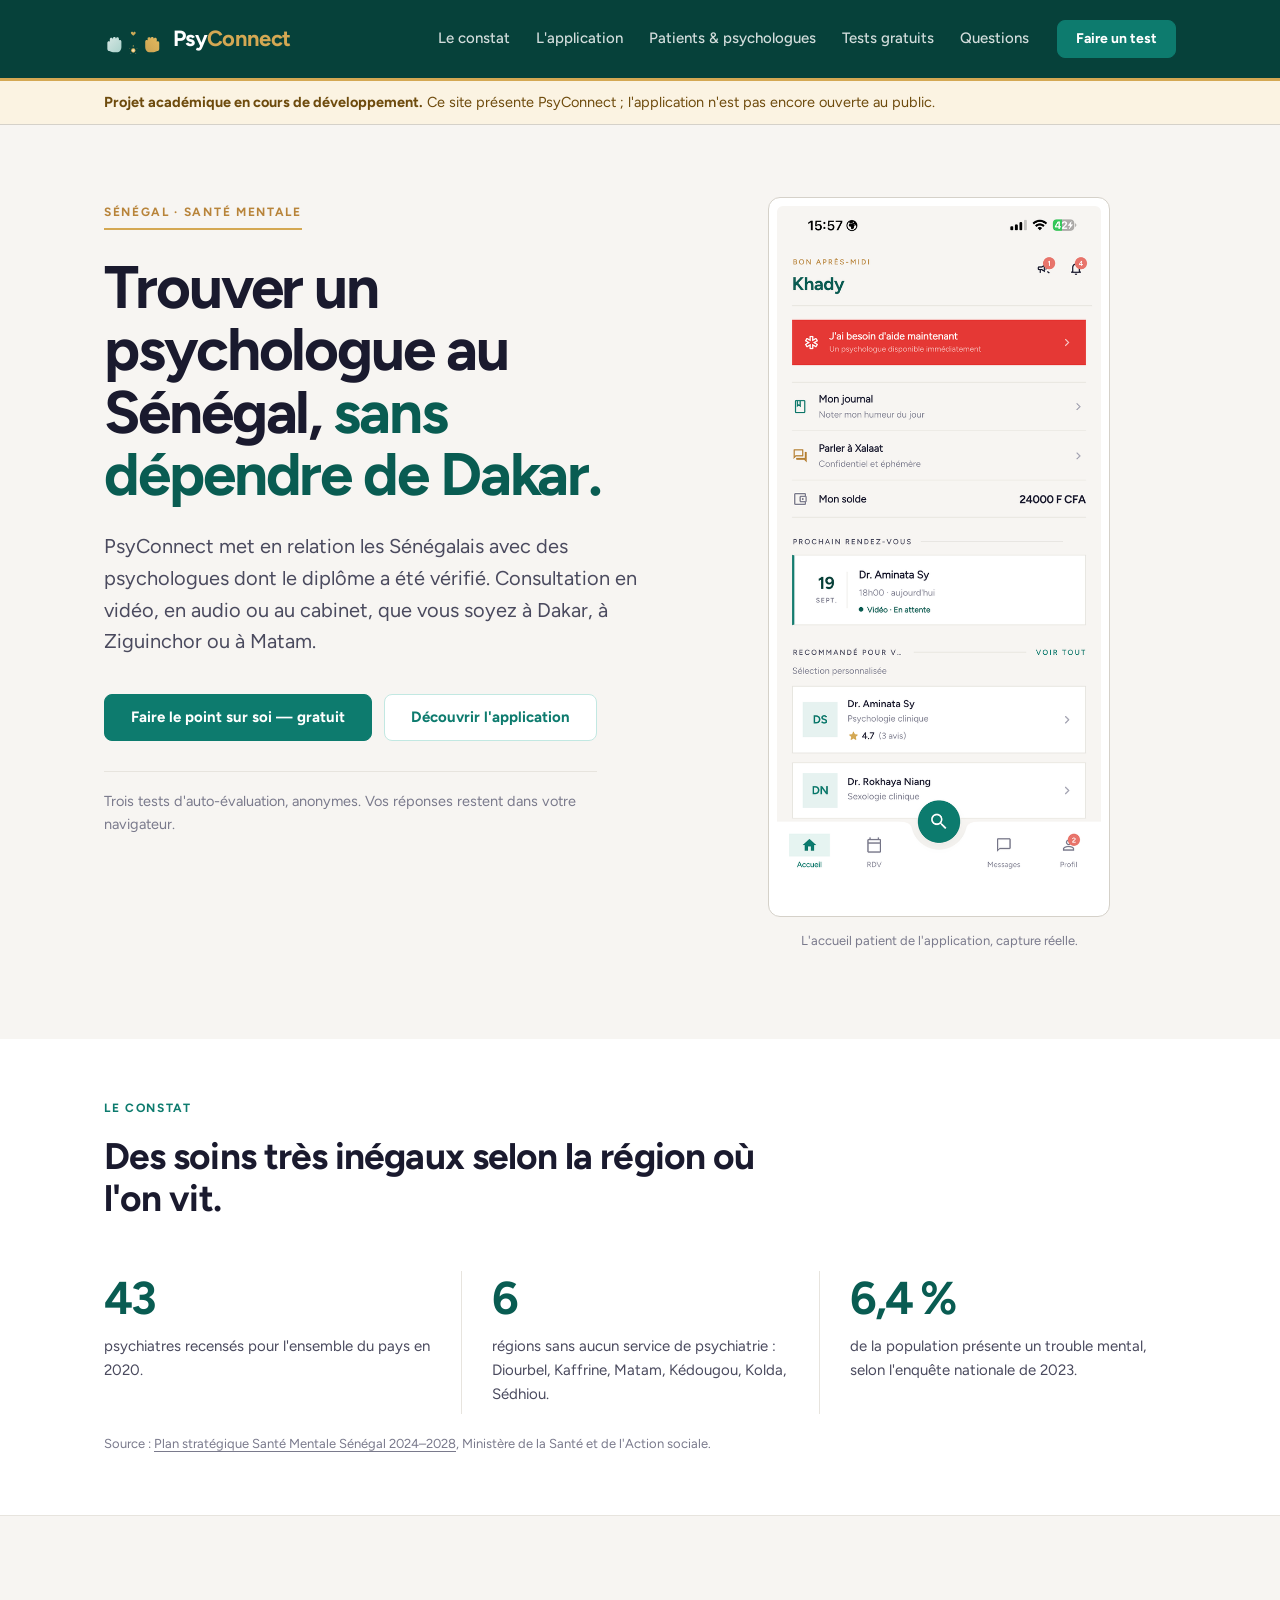
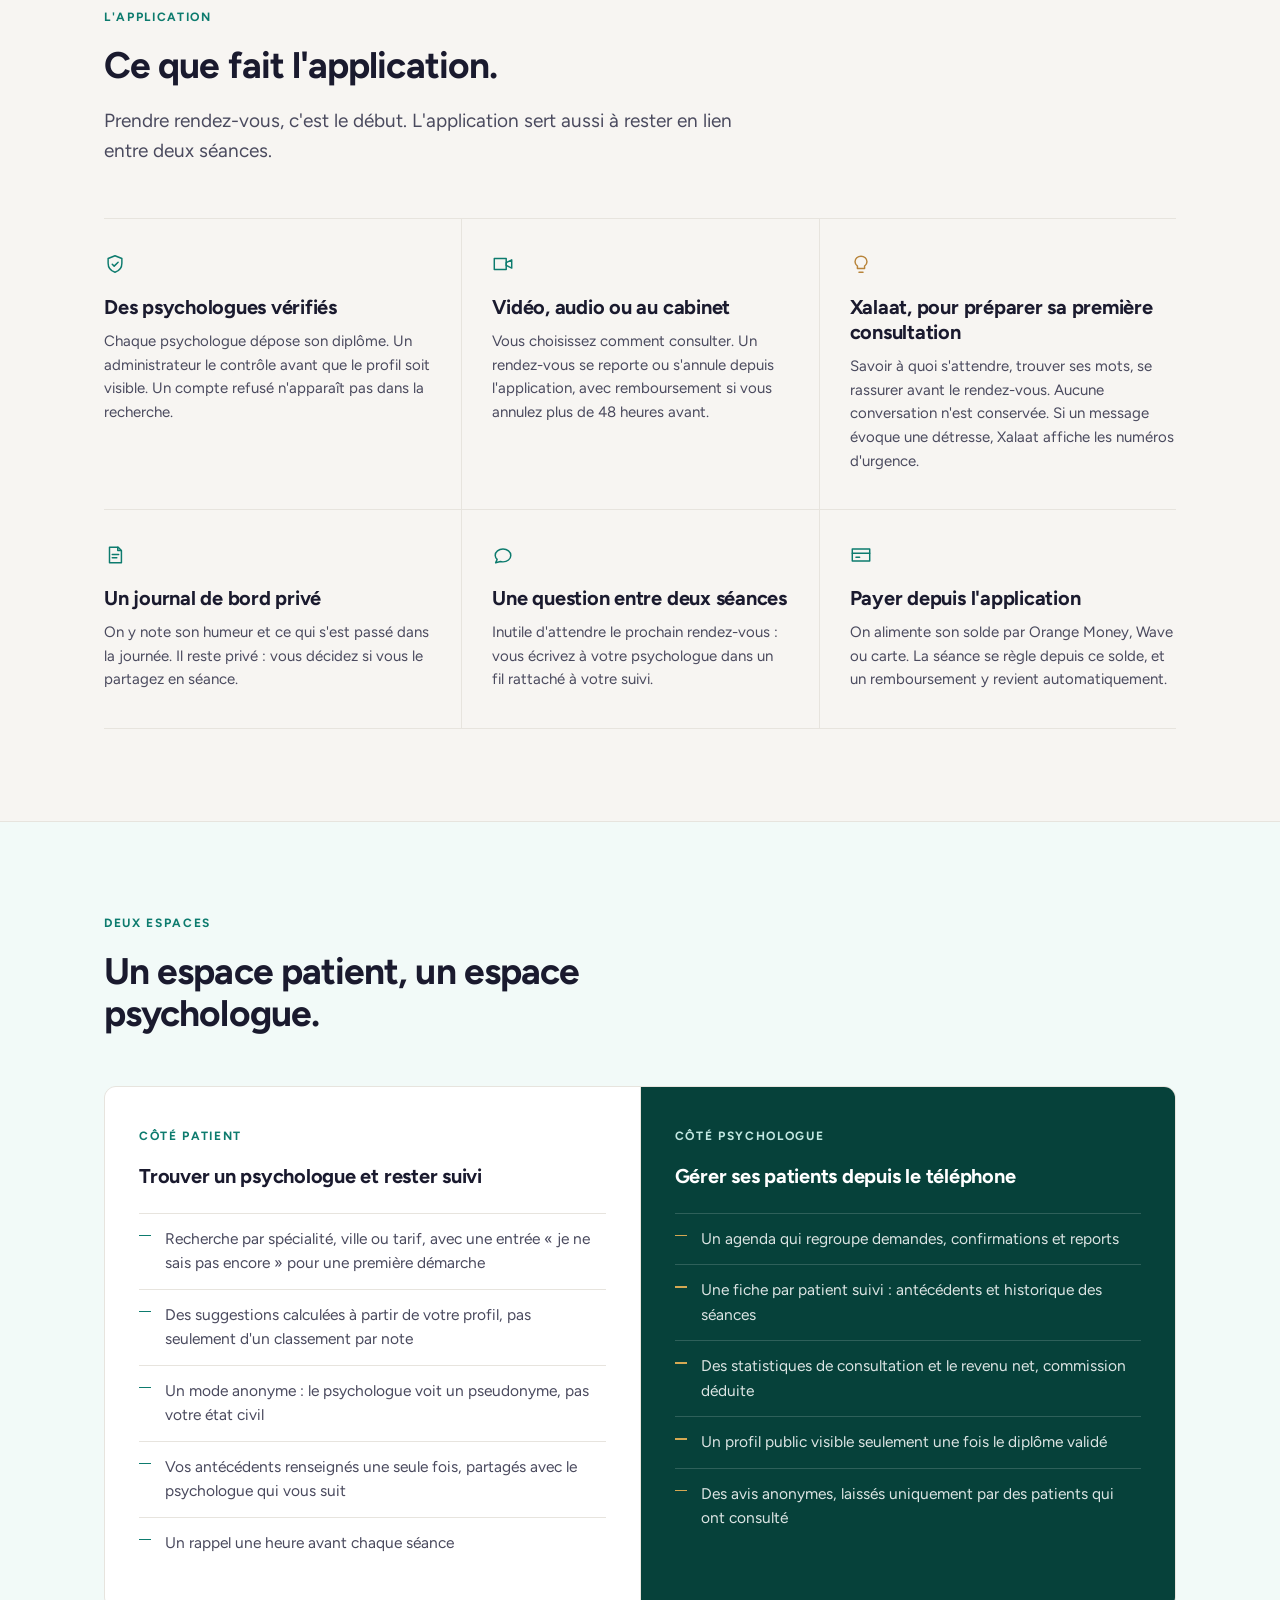
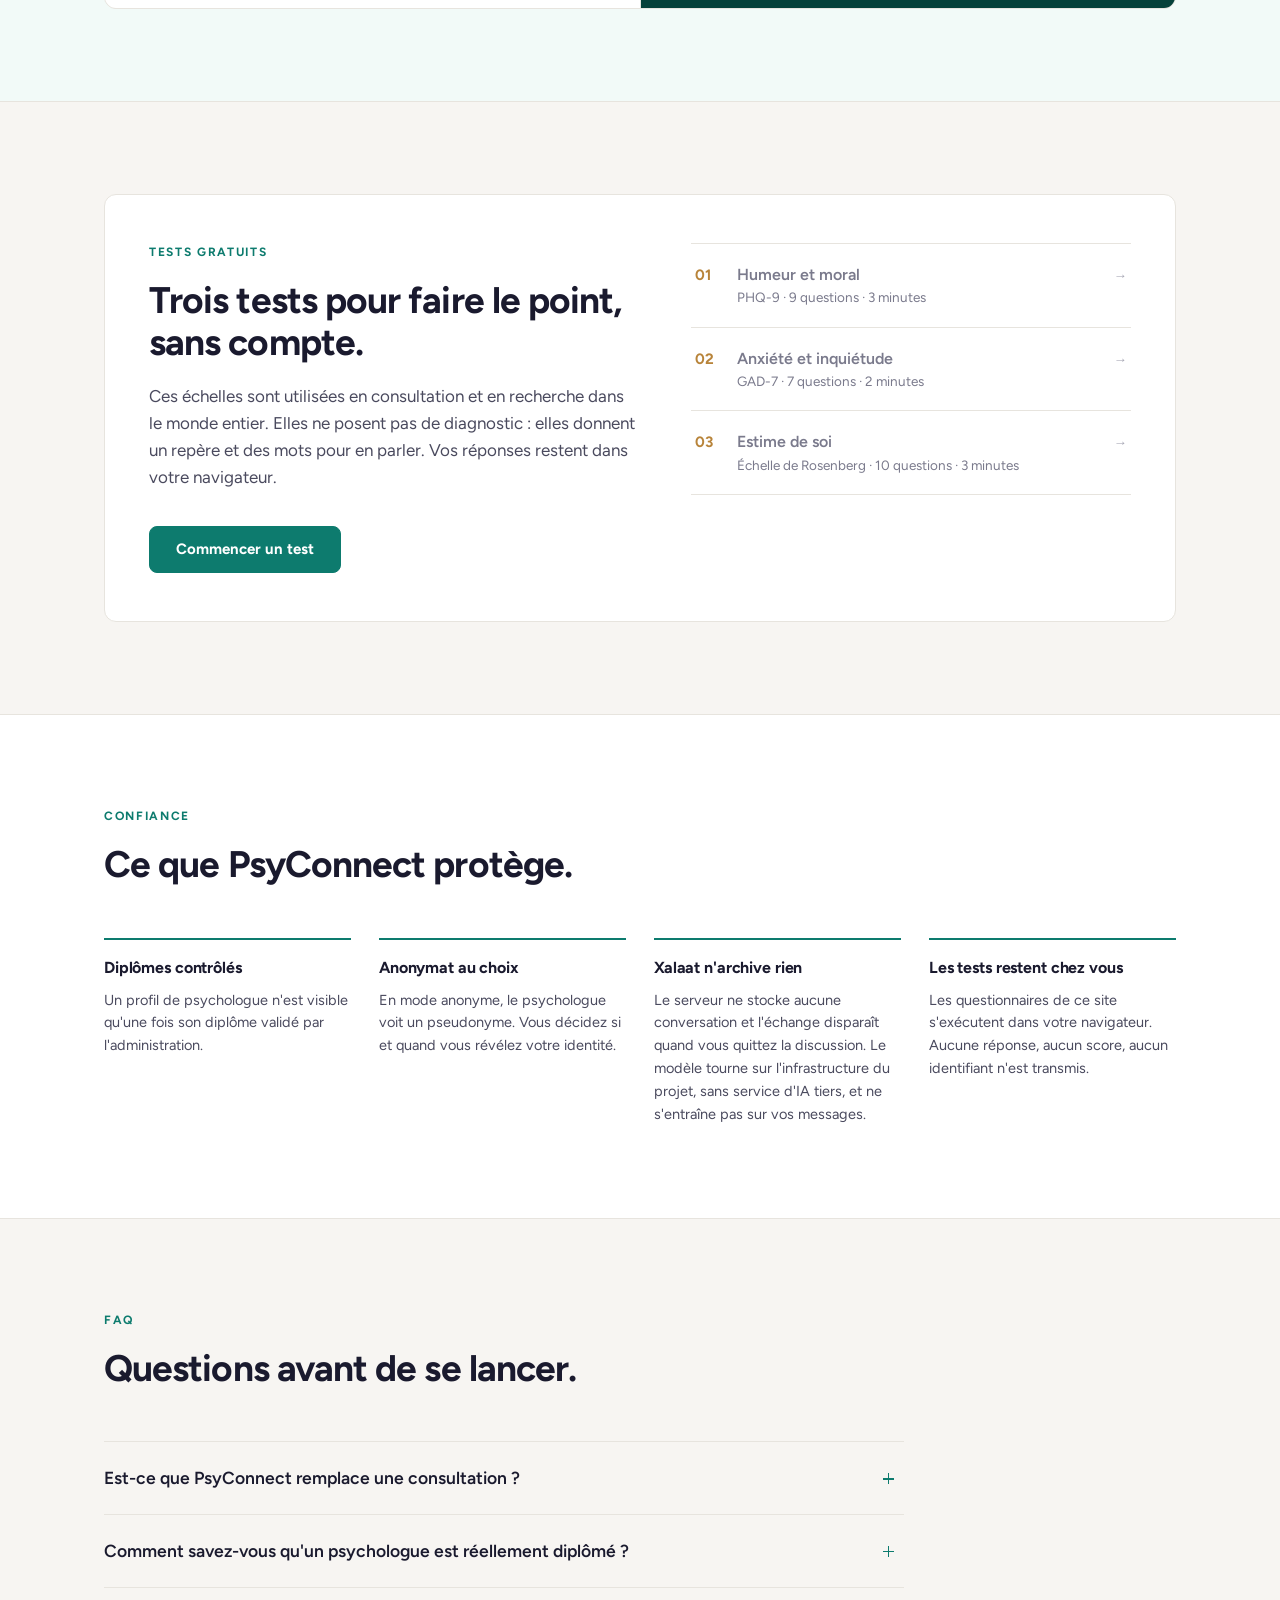
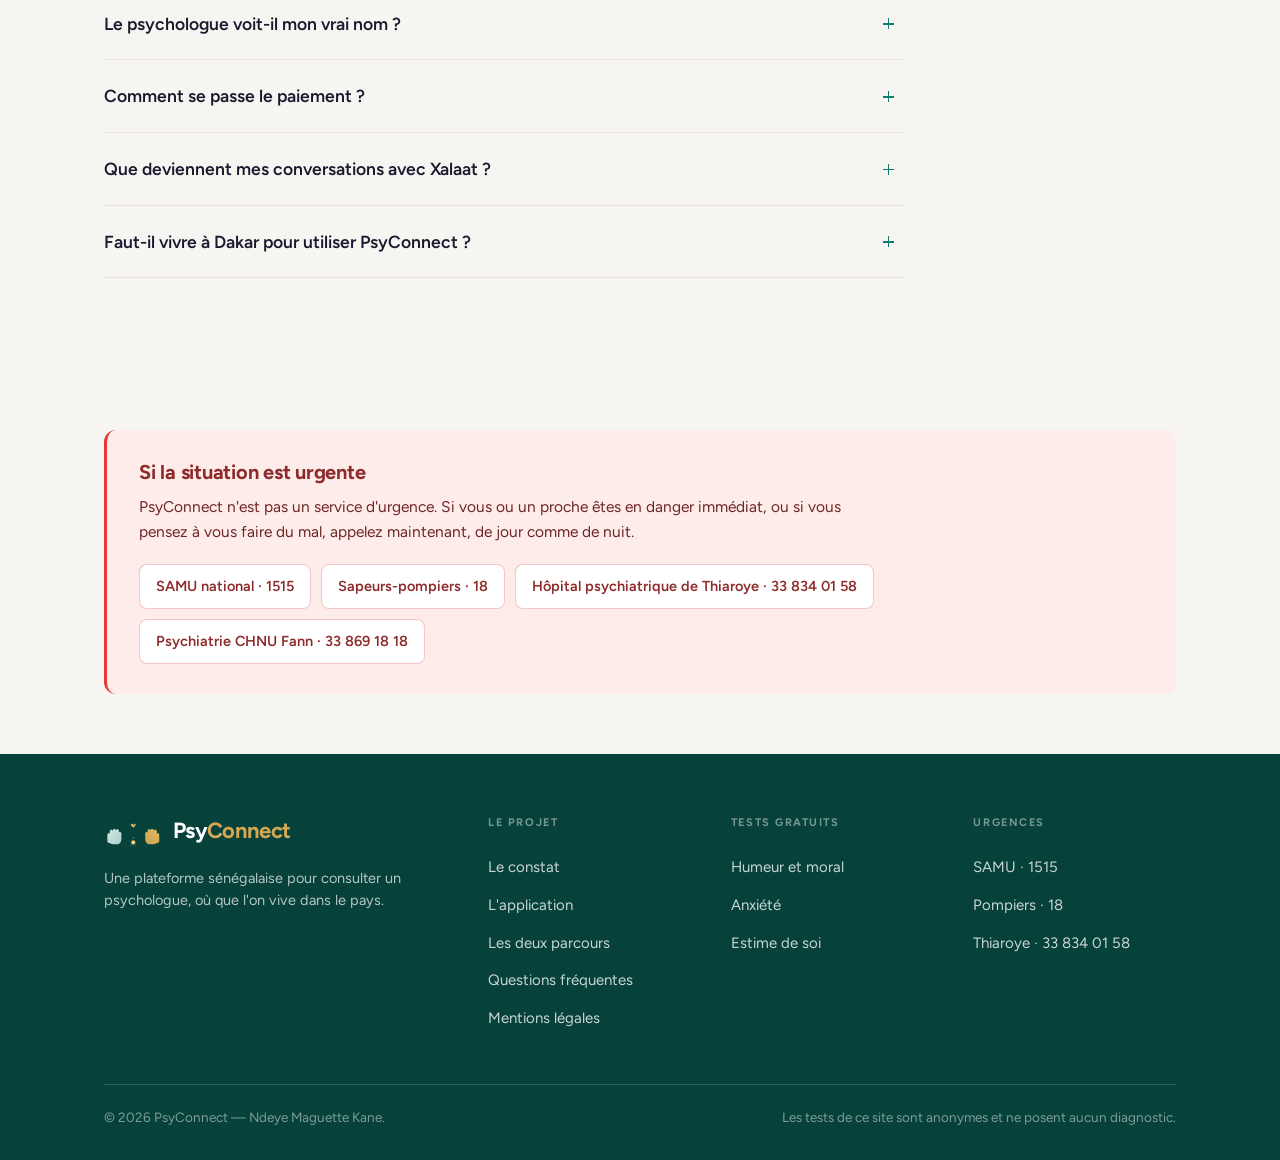
==== commit fe15faf9: "Add files via upload" ====
--- a/website/index.html
+++ b/website/index.html
@@ -3,11 +3,11 @@
 <head>
 <meta charset="utf-8">
 <meta name="viewport" content="width=device-width, initial-scale=1">
-<title>PsyConnect — Parler à un psychologue au Sénégal, simplement</title>
-<meta name="description" content="PsyConnect met en relation les Sénégalais avec des psychologues dont les diplômes sont vérifiés. Rendez-vous en vidéo, audio ou au cabinet, messagerie, journal de bord et compagnon IA confidentiel.">
+<title>PsyConnect : consulter un psychologue au Sénégal</title>
+<meta name="description" content="Projet de plateforme pour consulter un psychologue au Sénégal : diplômes vérifiés, rendez-vous en vidéo, en audio ou au cabinet, et tests d'auto-évaluation gratuits.">
 <meta name="theme-color" content="#0D7B6E">
-<meta property="og:title" content="PsyConnect — Prenez soin de vous, en toute confiance">
-<meta property="og:description" content="Des psychologues vérifiés, des rendez-vous en vidéo ou au cabinet, et trois tests d'auto-évaluation gratuits et anonymes.">
+<meta property="og:title" content="PsyConnect : consulter un psychologue au Sénégal">
+<meta property="og:description" content="Des psychologues au diplôme vérifié, des rendez-vous à distance ou au cabinet, et trois tests d'auto-évaluation gratuits.">
 <meta property="og:type" content="website">
 <meta property="og:locale" content="fr_SN">
 <link rel="icon" href="assets/img/psyconnect-mark.svg" type="image/svg+xml">
@@ -37,21 +37,26 @@
 
 <main>
 
+  <aside class="project-banner">
+    <div class="wrap">
+      <p><strong>Projet académique en cours de développement.</strong> Ce site présente PsyConnect ; l'application n'est pas encore ouverte au public.</p>
+    </div>
+  </aside>
+
   <section class="hero">
     <div class="wrap">
       <div>
         <span class="kicker">Sénégal · Santé mentale</span>
-        <h1>Parler à un psychologue <span class="accent">ne devrait pas être un parcours du combattant.</span></h1>
+        <h1>Trouver un psychologue au Sénégal, <span class="accent">sans dépendre de Dakar.</span></h1>
         <p class="lede">
-          PsyConnect met en relation les Sénégalais avec des psychologues dont les diplômes ont été
-          vérifiés un par un. Une consultation en vidéo, en audio ou au cabinet — depuis Dakar,
-          Ziguinchor ou Matam, avec le même accès aux soins.
+          PsyConnect met en relation les Sénégalais avec des psychologues dont le diplôme a été vérifié.
+          Consultation en vidéo, en audio ou au cabinet, que vous soyez à Dakar, à Ziguinchor ou à Matam.
         </p>
         <div class="actions">
           <a class="btn btn--primary" href="tests.html">Faire le point sur soi — gratuit</a>
           <a class="btn btn--ghost" href="#application">Découvrir l'application</a>
         </div>
-        <p class="hero-note">Trois tests d'auto-évaluation, anonymes, qui ne quittent jamais votre navigateur.</p>
+        <p class="hero-note">Trois tests d'auto-évaluation, anonymes. Vos réponses restent dans votre navigateur.</p>
       </div>
 
       <div>
@@ -69,12 +74,12 @@
     <div class="wrap">
       <div class="section-head">
         <div class="eyebrow">Le constat</div>
-        <h2>Le problème n'est pas le manque de demande. C'est le manque d'accès.</h2>
+        <h2>Des soins très inégaux selon la région où l'on vit.</h2>
       </div>
       <div class="figures">
         <div class="figure">
           <b>43</b>
-          <p>psychiatres recensés pour l'ensemble du pays en 2020, dont une majorité concentrée à Dakar.</p>
+          <p>psychiatres recensés pour l'ensemble du pays en 2020.</p>
         </div>
         <div class="figure">
           <b>6</b>
@@ -95,45 +100,45 @@
     <div class="wrap">
       <div class="section-head">
         <div class="eyebrow">L'application</div>
-        <h2>Tout ce qu'il faut pour commencer un suivi, et pour le tenir.</h2>
-        <p class="lede">Prendre un premier rendez-vous est une chose. Rester accompagné entre les séances en est une autre — PsyConnect s'occupe des deux.</p>
+        <h2>Ce que fait l'application.</h2>
+        <p class="lede">Prendre rendez-vous, c'est le début. L'application sert aussi à rester en lien entre deux séances.</p>
       </div>
 
       <div class="features">
       <article class="feature">
         <svg viewBox="0 0 24 24" fill="none" stroke="currentColor" stroke-width="1.6" stroke-linecap="round" stroke-linejoin="round"><path d="M12 3l7.5 3v5.2c0 4.6-3.1 8.4-7.5 9.8-4.4-1.4-7.5-5.2-7.5-9.8V6z"/><path d="M9 12.2l2.1 2.1L15.4 10"/></svg>
         <h3>Des psychologues vérifiés</h3>
-        <p>Chaque professionnel dépose son justificatif de diplôme. Un administrateur le contrôle avant que le profil ne devienne visible — un compte refusé n'apparaît nulle part dans la recherche.</p>
+        <p>Chaque psychologue dépose son diplôme. Un administrateur le contrôle avant que le profil soit visible. Un compte refusé n'apparaît pas dans la recherche.</p>
       </article>
 
       <article class="feature">
         <svg viewBox="0 0 24 24" fill="none" stroke="currentColor" stroke-width="1.6" stroke-linecap="round" stroke-linejoin="round"><rect x="2.5" y="6" width="13" height="12"/><path d="M15.5 10.5l6-3v9l-6-3z"/></svg>
         <h3>Vidéo, audio ou au cabinet</h3>
-        <p>Vous choisissez la modalité qui vous met à l'aise. Le rendez-vous se reporte ou s'annule depuis l'application, avec une politique de remboursement claire au-delà de 48 heures.</p>
+        <p>Vous choisissez comment consulter. Un rendez-vous se reporte ou s'annule depuis l'application, avec remboursement si vous annulez plus de 48 heures avant.</p>
       </article>
 
       <article class="feature is-gold">
         <svg viewBox="0 0 24 24" fill="none" stroke="currentColor" stroke-width="1.6" stroke-linecap="round" stroke-linejoin="round"><path d="M12 3.5c3.6 0 6.5 2.7 6.5 6 0 2-1 3.6-2.6 4.8V17H8.1v-2.7C6.5 13.1 5.5 11.5 5.5 9.5c0-3.3 2.9-6 6.5-6z"/><path d="M9.8 21h4.4"/></svg>
-        <h3>Xalaat, le compagnon IA</h3>
-        <p>Un espace où déposer ce qui pèse, à toute heure, sans jugement. La conversation est éphémère : rien n'est conservé après la session, et Xalaat oriente vers un humain dès que la situation le demande.</p>
+        <h3>Xalaat, pour préparer sa première consultation</h3>
+        <p>Savoir à quoi s'attendre, trouver ses mots, se rassurer avant le rendez-vous. Aucune conversation n'est conservée. Si un message évoque une détresse, Xalaat affiche les numéros d'urgence.</p>
       </article>
 
       <article class="feature">
         <svg viewBox="0 0 24 24" fill="none" stroke="currentColor" stroke-width="1.6" stroke-linecap="round" stroke-linejoin="round"><path d="M6 3.5h9.5L19 7v13.5H6z"/><path d="M15 3.5V7h3.5"/><path d="M9 11.5h7M9 15h5"/></svg>
         <h3>Un journal de bord privé</h3>
-        <p>Noter son humeur et ce qui s'est passé dans la journée. Le journal reste privé — c'est un outil pour vous, et un fil que vous choisissez ou non de partager en séance.</p>
+        <p>On y note son humeur et ce qui s'est passé dans la journée. Il reste privé : vous décidez si vous le partagez en séance.</p>
       </article>
 
       <article class="feature">
         <svg viewBox="0 0 24 24" fill="none" stroke="currentColor" stroke-width="1.6" stroke-linecap="round" stroke-linejoin="round"><path d="M20.5 12.5c0 3.9-3.8 7-8.5 7-1 0-2-.15-2.9-.42L4 20.5l1.6-3.7A6.6 6.6 0 013.5 12.5c0-3.9 3.8-7 8.5-7s8.5 3.1 8.5 7z"/></svg>
-        <h3>La messagerie entre les séances</h3>
-        <p>Une question qui ne peut pas attendre le prochain rendez-vous se pose directement à son psychologue, dans un fil de discussion rattaché au suivi.</p>
+        <h3>Une question entre deux séances</h3>
+        <p>Inutile d'attendre le prochain rendez-vous : vous écrivez à votre psychologue dans un fil rattaché à votre suivi.</p>
       </article>
 
       <article class="feature">
         <svg viewBox="0 0 24 24" fill="none" stroke="currentColor" stroke-width="1.6" stroke-linecap="round" stroke-linejoin="round"><rect x="2.5" y="5.5" width="19" height="13"/><path d="M2.5 10h19"/><path d="M6.5 14.5h4"/></svg>
-        <h3>Le paiement, sans friction</h3>
-        <p>Un solde alimenté par Orange Money, Wave ou carte. La séance se règle en un geste, et un remboursement revient automatiquement sur le solde.</p>
+        <h3>Payer depuis l'application</h3>
+        <p>On alimente son solde par Orange Money, Wave ou carte. La séance se règle depuis ce solde, et un remboursement y revient automatiquement.</p>
       </article>
       </div>
     </div>
@@ -142,30 +147,30 @@
   <section class="section section--soft" id="parcours">
     <div class="wrap">
       <div class="section-head">
-        <div class="eyebrow">Deux côtés de la même plateforme</div>
-        <h2>Pensée pour ceux qui consultent, autant que pour ceux qui soignent.</h2>
+        <div class="eyebrow">Deux espaces</div>
+        <h2>Un espace patient, un espace psychologue.</h2>
       </div>
       <div class="paths">
         <div class="path">
           <div class="eyebrow">Côté patient</div>
-          <h3>Trouver le bon psychologue, et rester suivi</h3>
+          <h3>Trouver un psychologue et rester suivi</h3>
           <ul>
-            <li>Chercher par spécialité, ville ou tarif — et une entrée « je ne sais pas encore » pour ceux qui n'ont jamais consulté</li>
-            <li>Des suggestions personnalisées, calculées à partir de votre profil et non d'un simple classement par note</li>
-            <li>Un mode anonyme : votre psychologue voit un pseudonyme, pas votre état civil</li>
-            <li>Des antécédents renseignés une fois, partagés avec le psychologue qui vous suit</li>
+            <li>Recherche par spécialité, ville ou tarif, avec une entrée « je ne sais pas encore » pour une première démarche</li>
+            <li>Des suggestions calculées à partir de votre profil, pas seulement d'un classement par note</li>
+            <li>Un mode anonyme : le psychologue voit un pseudonyme, pas votre état civil</li>
+            <li>Vos antécédents renseignés une seule fois, partagés avec le psychologue qui vous suit</li>
             <li>Un rappel une heure avant chaque séance</li>
           </ul>
         </div>
         <div class="path path--psy">
           <div class="eyebrow">Côté psychologue</div>
-          <h3>Un cabinet qui tient dans une poche</h3>
+          <h3>Gérer ses patients depuis le téléphone</h3>
           <ul>
-            <li>Un agenda qui centralise les demandes, les confirmations et les reports</li>
-            <li>La fiche de chaque patient suivi, avec ses antécédents et son historique de séances</li>
+            <li>Un agenda qui regroupe demandes, confirmations et reports</li>
+            <li>Une fiche par patient suivi : antécédents et historique des séances</li>
             <li>Des statistiques de consultation et le revenu net, commission déduite</li>
-            <li>Un profil public qui n'est visible qu'une fois le diplôme validé — la vérification protège aussi les praticiens sérieux</li>
-            <li>Les avis, laissés anonymement et uniquement par des patients qui ont réellement consulté</li>
+            <li>Un profil public visible seulement une fois le diplôme validé</li>
+            <li>Des avis anonymes, laissés uniquement par des patients qui ont consulté</li>
           </ul>
         </div>
       </div>
@@ -176,12 +181,12 @@
     <div class="wrap">
       <div class="split">
         <div>
-          <div class="eyebrow">Avant même de créer un compte</div>
-          <h2>Trois questionnaires pour mettre des mots sur ce que vous ressentez.</h2>
+          <div class="eyebrow">Tests gratuits</div>
+          <h2>Trois tests pour faire le point, sans compte.</h2>
           <p>
-            Ce sont des échelles utilisées partout dans le monde en consultation et en recherche. Elles
-            ne posent pas de diagnostic — elles donnent un repère, et un vocabulaire pour en parler.
-            Vos réponses sont traitées dans votre navigateur et ne sont envoyées nulle part.
+            Ces échelles sont utilisées en consultation et en recherche dans le monde entier. Elles ne
+            posent pas de diagnostic : elles donnent un repère et des mots pour en parler. Vos réponses
+            restent dans votre navigateur.
           </p>
           <div class="actions">
             <a class="btn btn--primary" href="tests.html">Commencer un test</a>
@@ -212,24 +217,24 @@
     <div class="wrap">
       <div class="section-head">
         <div class="eyebrow">Confiance</div>
-        <h2>Une plateforme de santé mentale se juge d'abord sur ce qu'elle protège.</h2>
+        <h2>Ce que PsyConnect protège.</h2>
       </div>
       <div class="trust">
         <div>
           <h4>Diplômes contrôlés</h4>
-          <p>Aucun profil de psychologue n'est visible avant qu'un justificatif n'ait été déposé et validé par l'administration de la plateforme.</p>
+          <p>Un profil de psychologue n'est visible qu'une fois son diplôme validé par l'administration.</p>
         </div>
         <div>
           <h4>Anonymat au choix</h4>
-          <p>Le mode anonyme remplace votre identité par un pseudonyme du côté du psychologue. Vous décidez du moment où vous vous découvrez.</p>
+          <p>En mode anonyme, le psychologue voit un pseudonyme. Vous décidez si et quand vous révélez votre identité.</p>
         </div>
         <div>
           <h4>Xalaat n'archive rien</h4>
-          <p>Les échanges avec le compagnon IA vivent le temps de la session et disparaissent ensuite. Ils ne servent pas à entraîner un modèle.</p>
+          <p>Le serveur ne stocke aucune conversation et l'échange disparaît quand vous quittez la discussion. Le modèle tourne sur l'infrastructure du projet, sans service d'IA tiers, et ne s'entraîne pas sur vos messages.</p>
         </div>
         <div>
           <h4>Les tests restent chez vous</h4>
-          <p>Les questionnaires de ce site s'exécutent entièrement dans votre navigateur. Aucune réponse, aucun score, aucun identifiant n'est transmis.</p>
+          <p>Les questionnaires de ce site s'exécutent dans votre navigateur. Aucune réponse, aucun score, aucun identifiant n'est transmis.</p>
         </div>
       </div>
     </div>
@@ -238,33 +243,33 @@
   <section class="section" id="faq">
     <div class="wrap">
       <div class="section-head">
-        <div class="eyebrow">Questions fréquentes</div>
-        <h2>Ce qu'on nous demande le plus souvent.</h2>
+        <div class="eyebrow">FAQ</div>
+        <h2>Questions avant de se lancer.</h2>
       </div>
       <div class="faq">
         <details>
           <summary>Est-ce que PsyConnect remplace une consultation ?</summary>
-          <div class="answer">Non, et ce n'est pas l'objectif. PsyConnect est le chemin le plus court vers un professionnel : la consultation reste une consultation, menée par un psychologue diplômé. Les tests du site et le compagnon Xalaat sont des points de départ, pas des substituts.</div>
+          <div class="answer">Non. PsyConnect vous met en relation avec un psychologue diplômé, et la consultation reste une consultation. Les tests du site et Xalaat servent de point de départ, pas de remplacement.</div>
         </details>
         <details>
           <summary>Comment savez-vous qu'un psychologue est réellement diplômé ?</summary>
-          <div class="answer">À l'inscription, le professionnel dépose une pièce justificative de son diplôme. Un administrateur l'examine et valide, refuse, ou demande un complément. Tant que la validation n'est pas prononcée, le profil n'apparaît dans aucune recherche.</div>
+          <div class="answer">À l'inscription, le psychologue dépose un justificatif de diplôme. Un administrateur l'examine : il valide, refuse ou demande un complément. Sans validation, le profil n'apparaît dans aucune recherche.</div>
         </details>
         <details>
           <summary>Le psychologue voit-il mon vrai nom ?</summary>
-          <div class="answer">Seulement si vous le voulez. Le mode anonyme, activable dans les paramètres, affiche un pseudonyme à la place de votre identité civile. Beaucoup de premières consultations commencent ainsi.</div>
+          <div class="answer">Seulement si vous le décidez. Le mode anonyme, à activer dans les paramètres, affiche un pseudonyme à la place de votre identité.</div>
         </details>
         <details>
           <summary>Comment se passe le paiement ?</summary>
-          <div class="answer">Vous alimentez votre solde PsyConnect par Orange Money, Wave ou carte bancaire, puis la séance se règle depuis ce solde. En cas d'annulation à plus de 48 heures du rendez-vous, le montant revient automatiquement sur votre solde.</div>
+          <div class="answer">Vous alimentez votre solde par Orange Money, Wave ou carte bancaire, puis vous payez vos séances depuis ce solde. Si vous annulez plus de 48 heures avant le rendez-vous, le montant revient automatiquement sur votre solde.</div>
         </details>
         <details>
           <summary>Que deviennent mes conversations avec Xalaat ?</summary>
-          <div class="answer">Rien. Elles existent le temps de la session et ne sont pas enregistrées. Xalaat n'a pas accès à votre dossier, ne pose pas de diagnostic, et redirige vers un professionnel ou vers les secours dès que le sujet le justifie.</div>
+          <div class="answer">Elles ne sont pas enregistrées. Xalaat n'a pas accès à votre dossier et ne pose aucun diagnostic. Si un message évoque une détresse, il affiche les numéros d'urgence.</div>
         </details>
         <details>
           <summary>Faut-il vivre à Dakar pour utiliser PsyConnect ?</summary>
-          <div class="answer">Non — c'est précisément le problème que la plateforme cherche à corriger. Une consultation en vidéo ou en audio ne dépend que d'une connexion. Les six régions du pays sans service de psychiatrie sont la première raison d'être du projet.</div>
+          <div class="answer">Non. Une consultation en vidéo ou en audio demande seulement une connexion. Six régions n'ont aucun service de psychiatrie, et c'est la raison d'être du projet.</div>
         </details>
       </div>
     </div>
@@ -276,12 +281,12 @@
         <h3>Si la situation est urgente</h3>
         <p>
           PsyConnect n'est pas un service d'urgence. Si vous ou un proche êtes en danger immédiat,
-          si vous pensez à vous faire du mal, appelez sans attendre — de jour comme de nuit.
+          ou si vous pensez à vous faire du mal, appelez maintenant, de jour comme de nuit.
         </p>
         <div class="emergency-nums">
           <a href="tel:1515">SAMU national · 1515</a>
           <a href="tel:18">Sapeurs-pompiers · 18</a>
-          <a href="tel:+221338340881">Hôpital psychiatrique de Thiaroye · 33 834 08 81</a>
+          <a href="tel:+221338340158">Hôpital psychiatrique de Thiaroye · 33 834 01 58</a>
           <a href="tel:+221338691818">Psychiatrie CHNU Fann · 33 869 18 18</a>
         </div>
       </div>
@@ -298,7 +303,7 @@
           <img src="assets/img/psyconnect-mark-light.svg" alt="">
           <span class="brand-name">Psy<em>Connect</em></span>
         </a>
-        <p class="tagline">Prenez soin de vous, en toute confiance. Une plateforme sénégalaise pour rendre l'accompagnement psychologique accessible partout dans le pays.</p>
+        <p class="tagline">Une plateforme sénégalaise pour consulter un psychologue, où que l'on vive dans le pays.</p>
       </div>
       <div>
         <h5>Le projet</h5>
@@ -323,7 +328,7 @@
         <ul>
           <li><a href="tel:1515">SAMU · 1515</a></li>
           <li><a href="tel:18">Pompiers · 18</a></li>
-          <li><a href="tel:+221338340881">Thiaroye · 33 834 08 81</a></li>
+          <li><a href="tel:+221338340158">Thiaroye · 33 834 01 58</a></li>
         </ul>
       </div>
     </div>
--- a/website/assets/css/site.css
+++ b/website/assets/css/site.css
@@ -393,6 +393,16 @@
 }
 .faq details[open] summary::before { opacity: 0; }
 .faq .answer { padding: 0 40px 24px 0; color: var(--text-2); font-size: 16px; }
+
+.project-banner {
+  background: var(--gold-light);
+  border-bottom: 1px solid var(--rule-strong);
+}
+.project-banner p {
+  padding: 10px 0;
+  font-size: 14.5px;
+  color: #6E4B0D;
+}
 
 .emergency-band {
   background: var(--danger-bg);
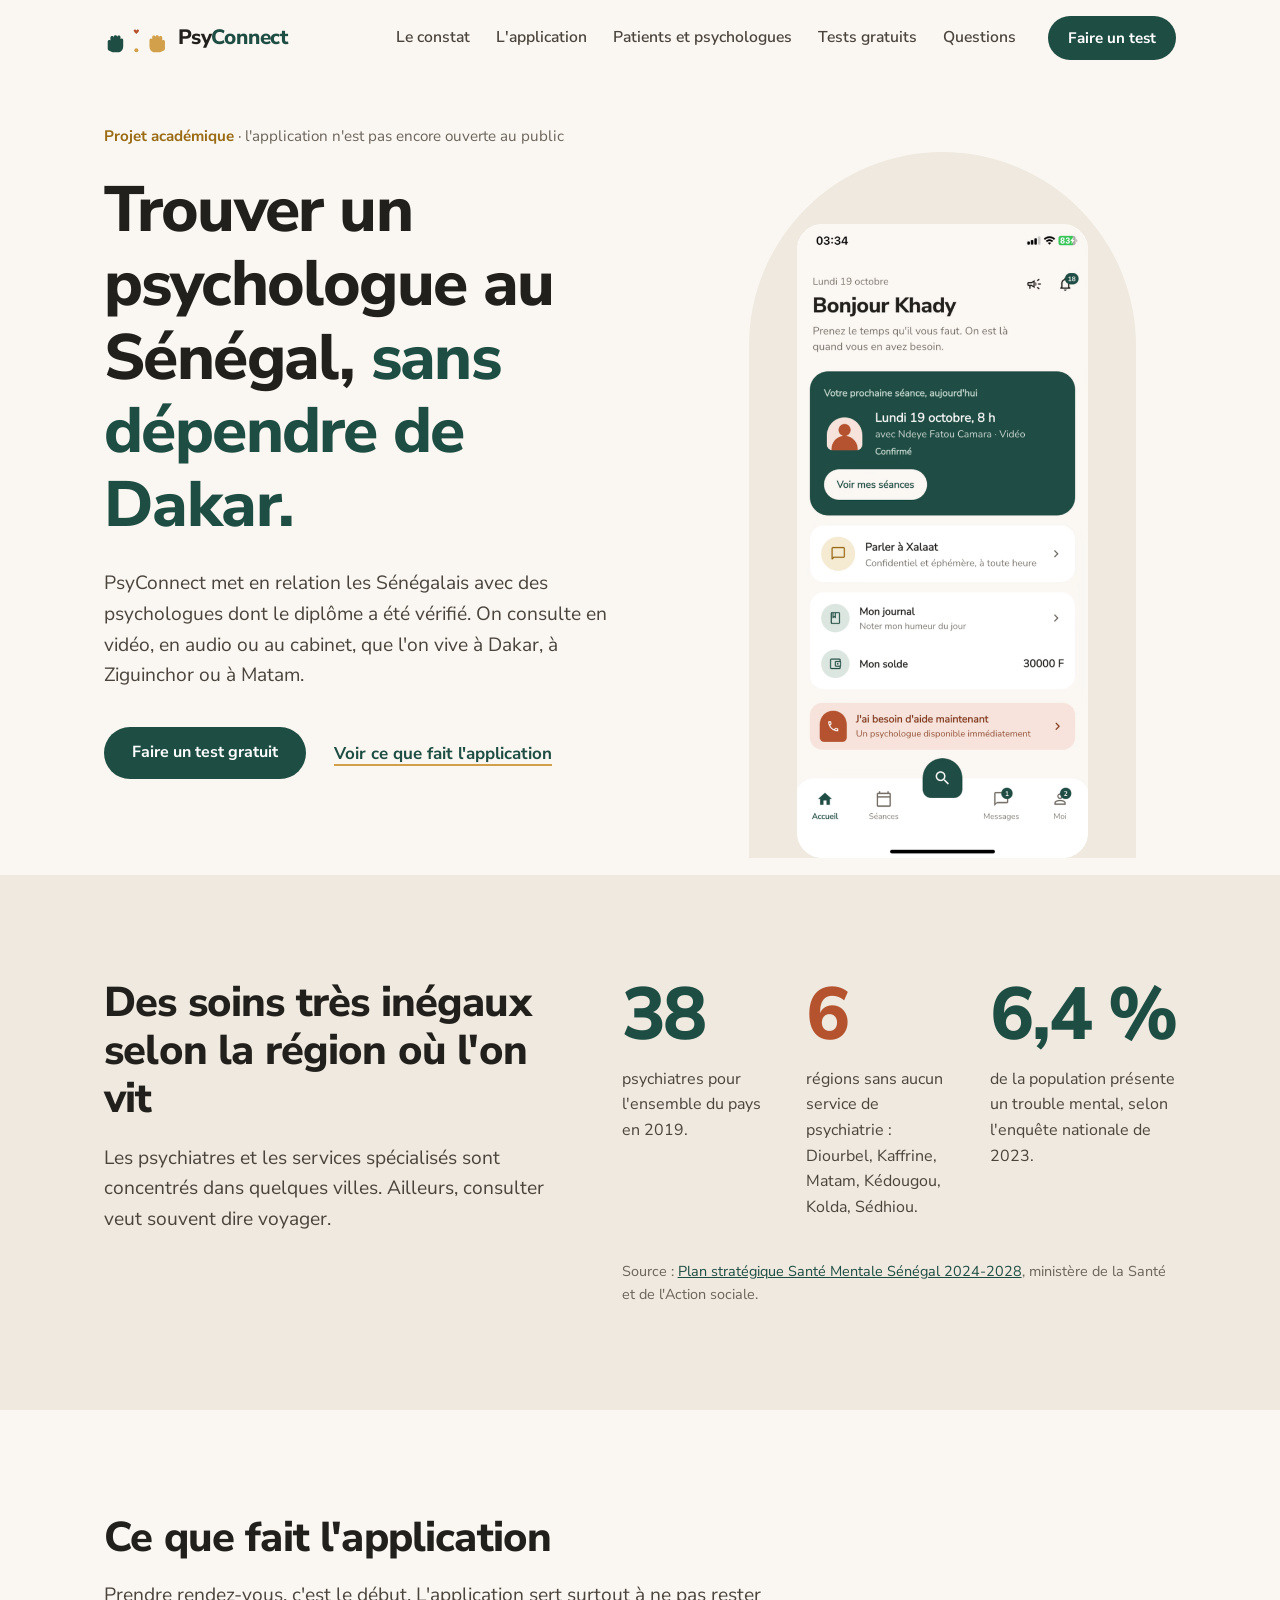
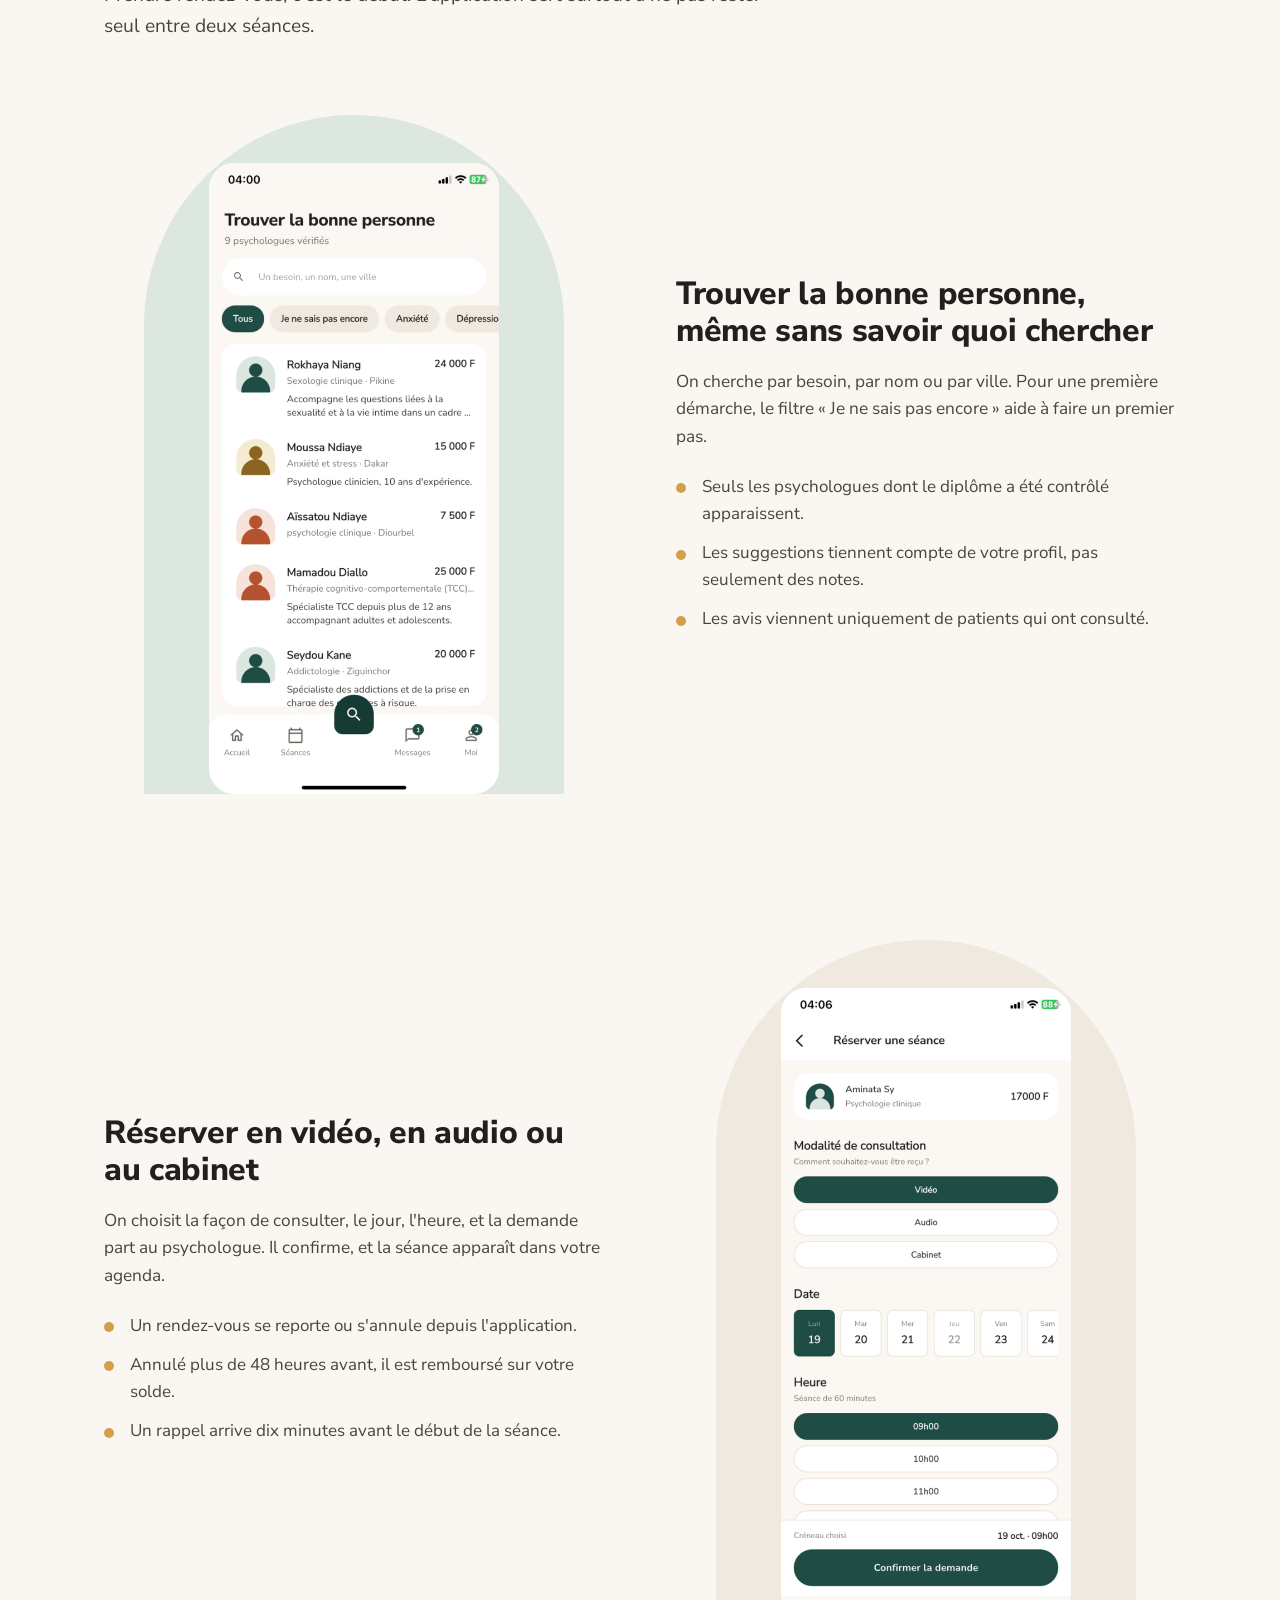
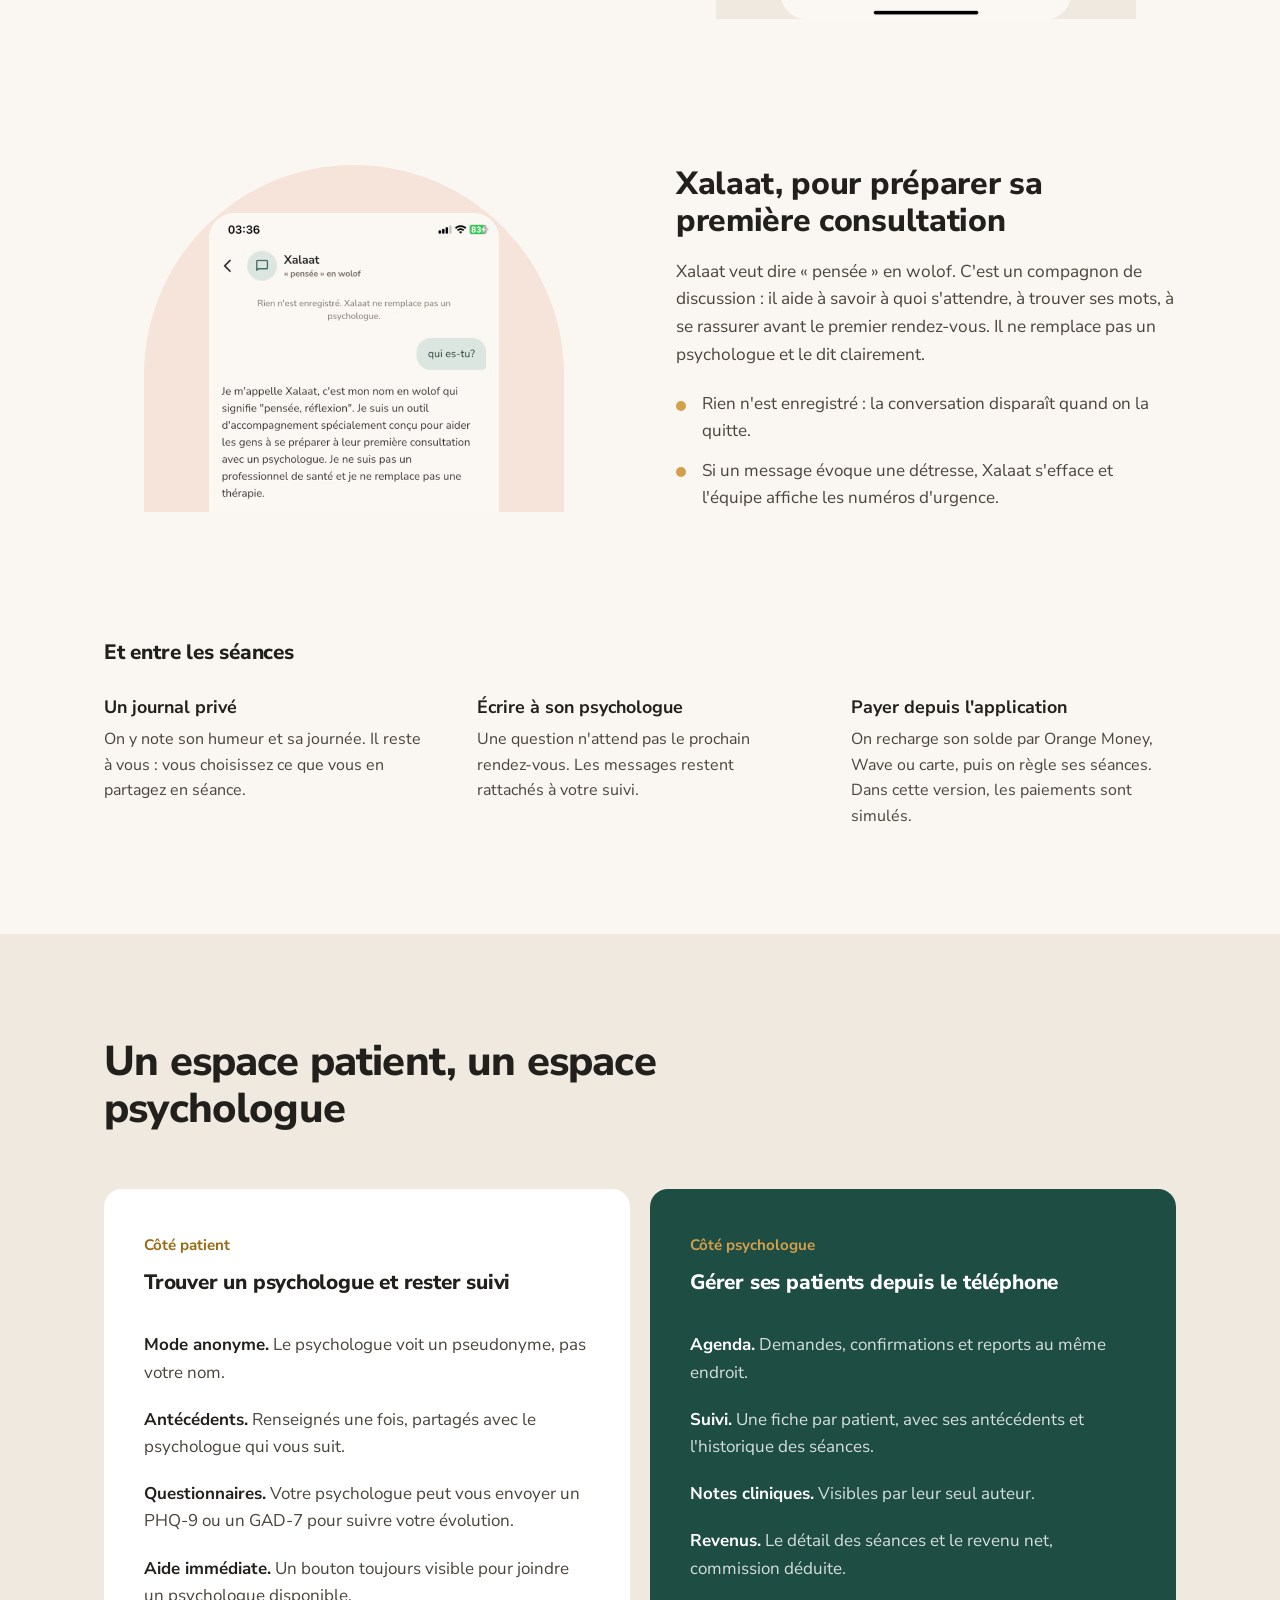
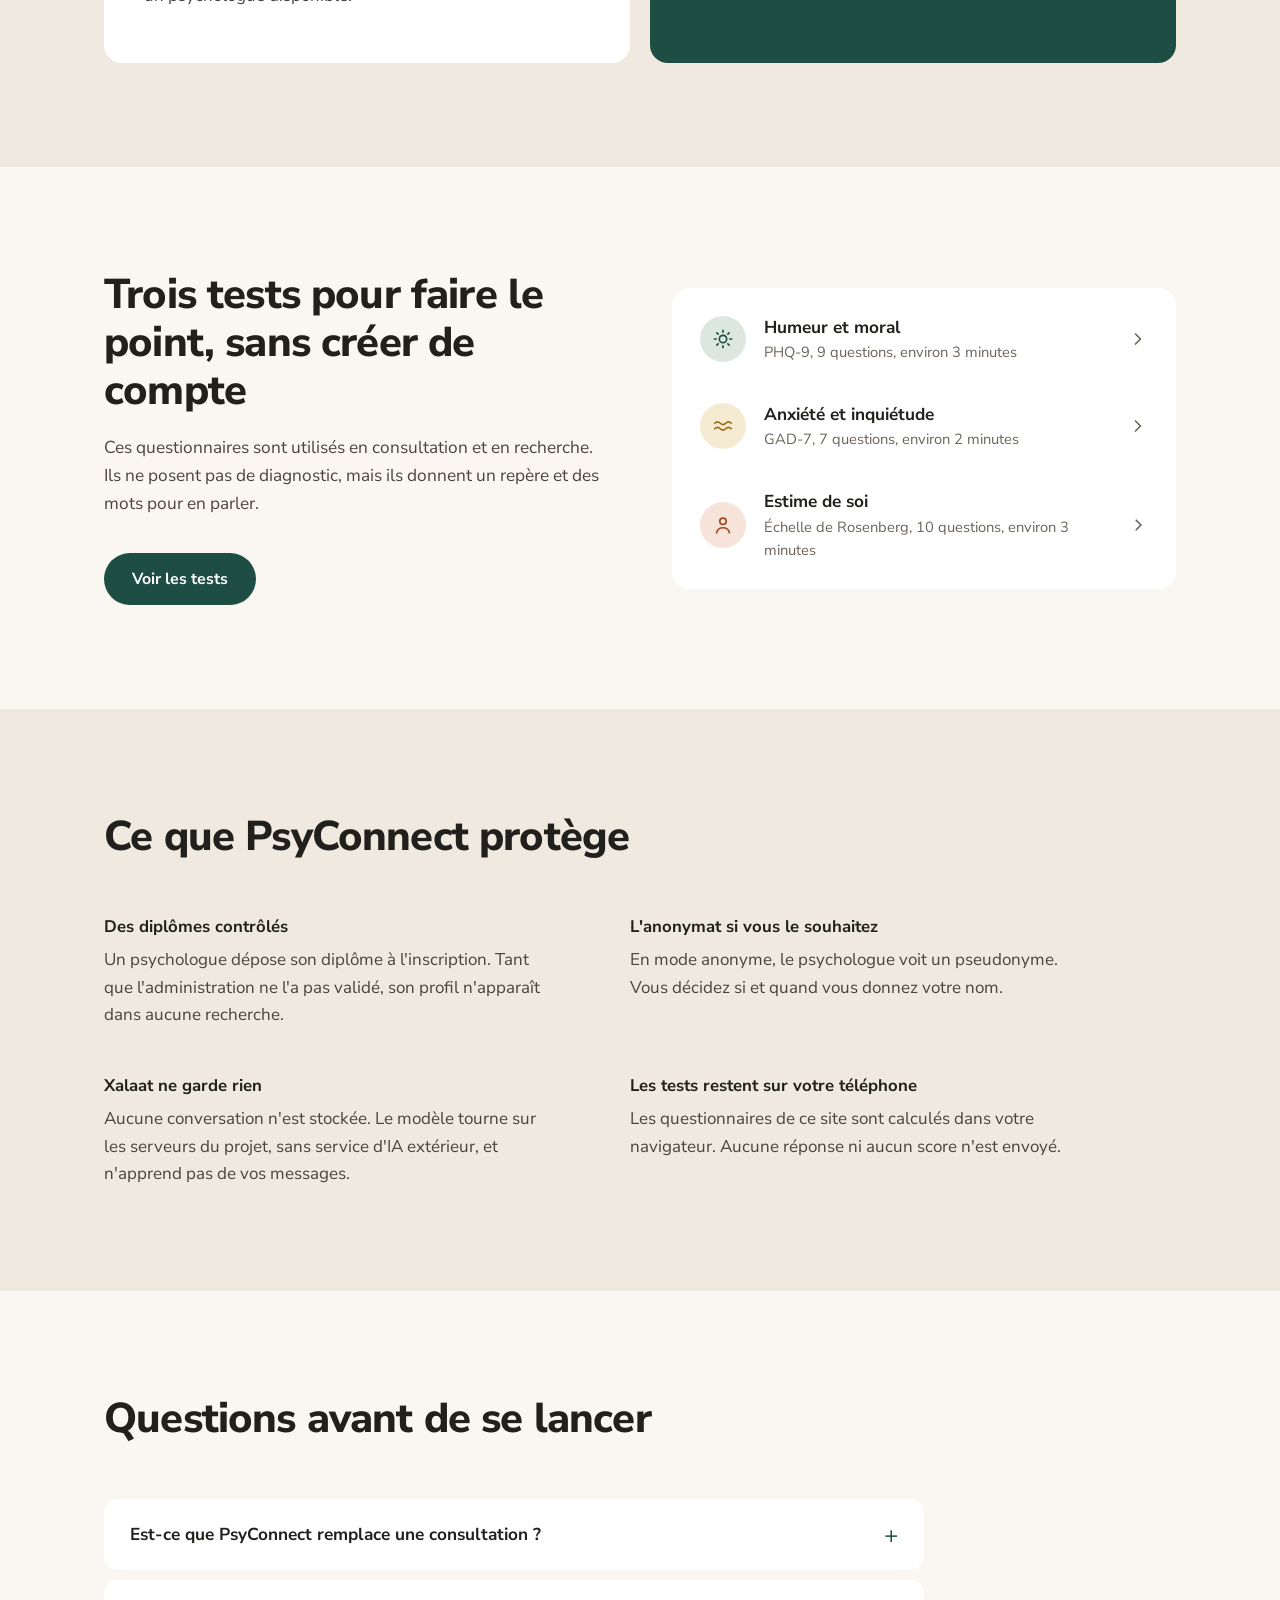
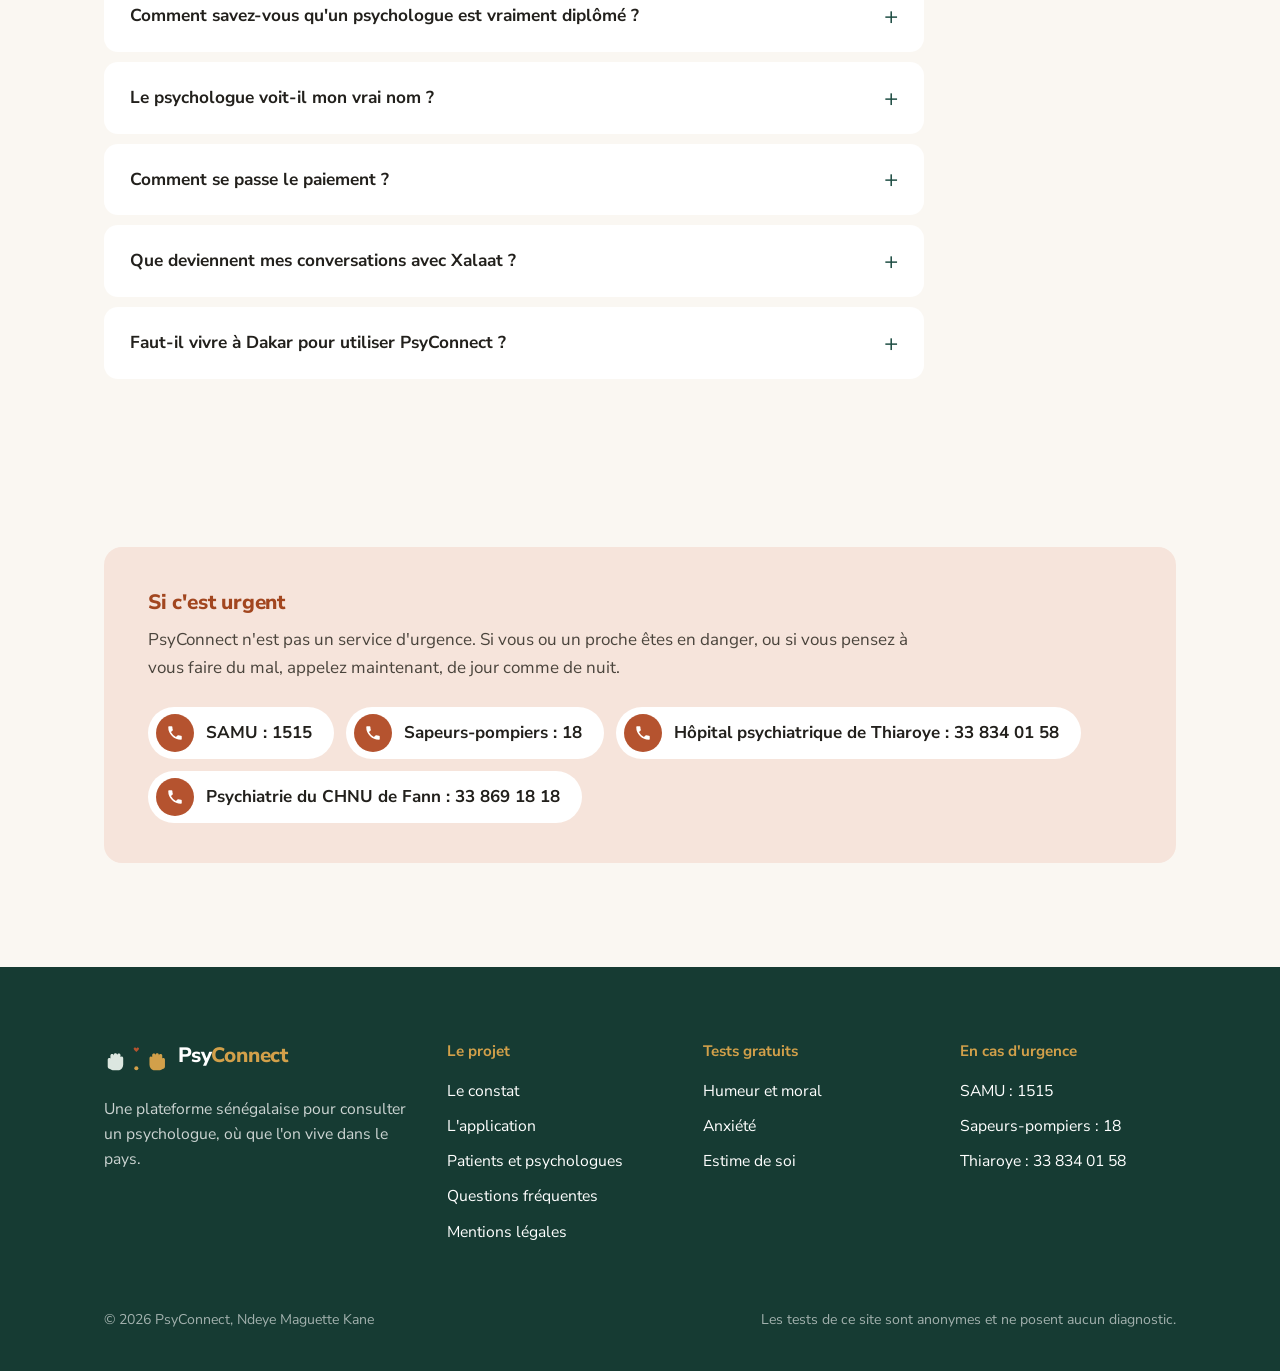
==== commit 8863e244: "Add files via upload" ====
--- a/website/index.html
+++ b/website/index.html
@@ -3,31 +3,31 @@
 <head>
 <meta charset="utf-8">
 <meta name="viewport" content="width=device-width, initial-scale=1">
+<meta name="theme-color" content="#FAF7F2">
+<link rel="icon" href="assets/img/psyconnect-mark.svg" type="image/svg+xml">
+<link rel="preload" href="assets/fonts/nunito-sans-latin-400-normal.woff2" as="font" type="font/woff2" crossorigin>
+<link rel="preload" href="assets/fonts/nunito-sans-latin-800-normal.woff2" as="font" type="font/woff2" crossorigin>
+<link rel="stylesheet" href="assets/css/site.css">
 <title>PsyConnect : consulter un psychologue au Sénégal</title>
-<meta name="description" content="Projet de plateforme pour consulter un psychologue au Sénégal : diplômes vérifiés, rendez-vous en vidéo, en audio ou au cabinet, et tests d'auto-évaluation gratuits.">
-<meta name="theme-color" content="#0D7B6E">
+<meta name="description" content="Projet de plateforme pour consulter un psychologue au Sénégal : diplômes vérifiés, rendez-vous en vidéo, en audio ou au cabinet, et trois tests d'auto-évaluation gratuits.">
 <meta property="og:title" content="PsyConnect : consulter un psychologue au Sénégal">
 <meta property="og:description" content="Des psychologues au diplôme vérifié, des rendez-vous à distance ou au cabinet, et trois tests d'auto-évaluation gratuits.">
 <meta property="og:type" content="website">
 <meta property="og:locale" content="fr_SN">
-<link rel="icon" href="assets/img/psyconnect-mark.svg" type="image/svg+xml">
-<link rel="stylesheet" href="assets/css/site.css">
-<link rel="preload" href="assets/fonts/figtree-latin-400-normal.woff2" as="font" type="font/woff2" crossorigin>
-<link rel="preload" href="assets/fonts/figtree-latin-700-normal.woff2" as="font" type="font/woff2" crossorigin>
 </head>
 <body>
 
 <header class="site-header" id="siteHeader">
   <div class="wrap">
     <a class="brand" href="index.html">
-      <img src="assets/img/psyconnect-mark-light.svg" alt="">
+      <img src="assets/img/psyconnect-mark.svg" alt="">
       <span class="brand-name">Psy<em>Connect</em></span>
     </a>
     <button class="nav-toggle" id="navToggle" aria-expanded="false" aria-controls="siteNav">Menu</button>
     <nav class="site-nav" id="siteNav">
-      <a href="#probleme">Le constat</a>
+      <a href="#constat">Le constat</a>
       <a href="#application">L'application</a>
-      <a href="#parcours">Patients &amp; psychologues</a>
+      <a href="#parcours">Patients et psychologues</a>
       <a href="tests.html">Tests gratuits</a>
       <a href="#faq">Questions</a>
     </nav>
@@ -37,140 +37,157 @@
 
 <main>
 
-  <aside class="project-banner">
-    <div class="wrap">
-      <p><strong>Projet académique en cours de développement.</strong> Ce site présente PsyConnect ; l'application n'est pas encore ouverte au public.</p>
-    </div>
-  </aside>
-
   <section class="hero">
     <div class="wrap">
-      <div>
-        <span class="kicker">Sénégal · Santé mentale</span>
+      <div class="hero-text">
+        <p class="hero-status">Projet académique <span>· l'application n'est pas encore ouverte au public</span></p>
         <h1>Trouver un psychologue au Sénégal, <span class="accent">sans dépendre de Dakar.</span></h1>
         <p class="lede">
           PsyConnect met en relation les Sénégalais avec des psychologues dont le diplôme a été vérifié.
-          Consultation en vidéo, en audio ou au cabinet, que vous soyez à Dakar, à Ziguinchor ou à Matam.
+          On consulte en vidéo, en audio ou au cabinet, que l'on vive à Dakar, à Ziguinchor ou à Matam.
         </p>
         <div class="actions">
-          <a class="btn btn--primary" href="tests.html">Faire le point sur soi — gratuit</a>
-          <a class="btn btn--ghost" href="#application">Découvrir l'application</a>
-        </div>
-        <p class="hero-note">Trois tests d'auto-évaluation, anonymes. Vos réponses restent dans votre navigateur.</p>
-      </div>
-
-      <div>
-        <div class="shot-wrap">
-          <figure class="shot">
-            <img src="assets/img/app-accueil-patient.png" width="600" height="1300" alt="Écran d'accueil de l'application PsyConnect : aide immédiate, journal, Xalaat, solde, prochain rendez-vous et psychologues recommandés.">
+          <a class="btn btn--primary" href="tests.html">Faire un test gratuit</a>
+          <a class="text-link" href="#application">Voir ce que fait l'application</a>
+        </div>
+      </div>
+      <figure class="arch">
+        <img src="assets/img/app-accueil.png" width="520" height="1132" alt="Accueil patient de l'application : prochaine séance, accès à Xalaat, journal, solde et bouton d'aide immédiate.">
+      </figure>
+    </div>
+  </section>
+
+  <section class="section section--sand" id="constat">
+    <div class="wrap">
+      <div class="constat-grid">
+        <div>
+          <h2>Des soins très inégaux selon la région où l'on vit</h2>
+          <p class="lede">Les psychiatres et les services spécialisés sont concentrés dans quelques villes. Ailleurs, consulter veut souvent dire voyager.</p>
+        </div>
+        <div>
+          <div class="figures">
+            <div class="figure">
+              <b>38</b>
+              <p>psychiatres pour l'ensemble du pays en 2019.</p>
+            </div>
+            <div class="figure">
+              <b>6</b>
+              <p>régions sans aucun service de psychiatrie : Diourbel, Kaffrine, Matam, Kédougou, Kolda, Sédhiou.</p>
+            </div>
+            <div class="figure">
+              <b>6,4&nbsp;%</b>
+              <p>de la population présente un trouble mental, selon l'enquête nationale de 2023.</p>
+            </div>
+          </div>
+          <p class="source">
+            Source : <a href="https://www.sante.gouv.sn/sites/default/files/Plan%20strate%CC%81gique%20Sante%CC%81%20Mentale%20Senegal%202024-2028%20V.pdf" target="_blank" rel="noopener">Plan stratégique Santé Mentale Sénégal 2024-2028</a>, ministère de la Santé et de l'Action sociale.
+          </p>
+        </div>
+      </div>
+    </div>
+  </section>
+
+  <section class="section" id="application">
+    <div class="wrap">
+      <div class="section-head">
+        <h2>Ce que fait l'application</h2>
+        <p class="lede">Prendre rendez-vous, c'est le début. L'application sert surtout à ne pas rester seul entre deux séances.</p>
+      </div>
+
+      <div class="story">
+        <div class="story-media">
+          <figure class="arch arch--green">
+            <img src="assets/img/app-recherche.png" width="520" height="1132" loading="lazy" alt="Liste des psychologues vérifiés, avec spécialité, ville et tarif, et des filtres par besoin.">
           </figure>
-          <p class="screen-cap">L'accueil patient de l'application, capture réelle.</p>
-        </div>
-      </div>
-    </div>
-  </section>
-
-  <section class="section section--tight section--alt" id="probleme">
+        </div>
+        <div class="story-text">
+          <h3>Trouver la bonne personne, même sans savoir quoi chercher</h3>
+          <p>On cherche par besoin, par nom ou par ville. Pour une première démarche, le filtre « Je ne sais pas encore » aide à faire un premier pas.</p>
+          <ul>
+            <li>Seuls les psychologues dont le diplôme a été contrôlé apparaissent.</li>
+            <li>Les suggestions tiennent compte de votre profil, pas seulement des notes.</li>
+            <li>Les avis viennent uniquement de patients qui ont consulté.</li>
+          </ul>
+        </div>
+      </div>
+
+      <div class="story story--flip">
+        <div class="story-media">
+          <figure class="arch">
+            <img src="assets/img/app-reservation.png" width="520" height="1132" loading="lazy" alt="Écran de réservation : choix entre vidéo, audio ou cabinet, puis de la date et de l'heure.">
+          </figure>
+        </div>
+        <div class="story-text">
+          <h3>Réserver en vidéo, en audio ou au cabinet</h3>
+          <p>On choisit la façon de consulter, le jour, l'heure, et la demande part au psychologue. Il confirme, et la séance apparaît dans votre agenda.</p>
+          <ul>
+            <li>Un rendez-vous se reporte ou s'annule depuis l'application.</li>
+            <li>Annulé plus de 48 heures avant, il est remboursé sur votre solde.</li>
+            <li>Un rappel arrive dix minutes avant le début de la séance.</li>
+          </ul>
+        </div>
+      </div>
+
+      <div class="story">
+        <div class="story-media">
+          <figure class="arch arch--terra">
+            <img src="assets/img/app-xalaat.png" width="520" height="535" loading="lazy" alt="Début d'une conversation avec Xalaat, qui se présente et rappelle qu'il ne remplace pas un psychologue.">
+          </figure>
+        </div>
+        <div class="story-text">
+          <h3>Xalaat, pour préparer sa première consultation</h3>
+          <p>Xalaat veut dire « pensée » en wolof. C'est un compagnon de discussion : il aide à savoir à quoi s'attendre, à trouver ses mots, à se rassurer avant le premier rendez-vous. Il ne remplace pas un psychologue et le dit clairement.</p>
+          <ul>
+            <li>Rien n'est enregistré : la conversation disparaît quand on la quitte.</li>
+            <li>Si un message évoque une détresse, Xalaat s'efface et l'équipe affiche les numéros d'urgence.</li>
+          </ul>
+        </div>
+      </div>
+
+      <div class="also">
+        <h3>Et entre les séances</h3>
+        <div class="also-grid">
+          <div>
+            <h4>Un journal privé</h4>
+            <p>On y note son humeur et sa journée. Il reste à vous : vous choisissez ce que vous en partagez en séance.</p>
+          </div>
+          <div>
+            <h4>Écrire à son psychologue</h4>
+            <p>Une question n'attend pas le prochain rendez-vous. Les messages restent rattachés à votre suivi.</p>
+          </div>
+          <div>
+            <h4>Payer depuis l'application</h4>
+            <p>On recharge son solde par Orange Money, Wave ou carte, puis on règle ses séances. Dans cette version, les paiements sont simulés.</p>
+          </div>
+        </div>
+      </div>
+    </div>
+  </section>
+
+  <section class="section section--sand" id="parcours">
     <div class="wrap">
       <div class="section-head">
-        <div class="eyebrow">Le constat</div>
-        <h2>Des soins très inégaux selon la région où l'on vit.</h2>
-      </div>
-      <div class="figures">
-        <div class="figure">
-          <b>43</b>
-          <p>psychiatres recensés pour l'ensemble du pays en 2020.</p>
-        </div>
-        <div class="figure">
-          <b>6</b>
-          <p>régions sans aucun service de psychiatrie : Diourbel, Kaffrine, Matam, Kédougou, Kolda, Sédhiou.</p>
-        </div>
-        <div class="figure">
-          <b>6,4&nbsp;%</b>
-          <p>de la population présente un trouble mental, selon l'enquête nationale de 2023.</p>
-        </div>
-      </div>
-      <p class="figures-source">
-        Source : <a href="https://www.sante.gouv.sn/sites/default/files/Plan%20strate%CC%81gique%20Sante%CC%81%20Mentale%20Senegal%202024-2028%20V.pdf" target="_blank" rel="noopener">Plan stratégique Santé Mentale Sénégal 2024–2028</a>, Ministère de la Santé et de l'Action sociale.
-      </p>
-    </div>
-  </section>
-
-  <section class="section" id="application">
-    <div class="wrap">
-      <div class="section-head">
-        <div class="eyebrow">L'application</div>
-        <h2>Ce que fait l'application.</h2>
-        <p class="lede">Prendre rendez-vous, c'est le début. L'application sert aussi à rester en lien entre deux séances.</p>
-      </div>
-
-      <div class="features">
-      <article class="feature">
-        <svg viewBox="0 0 24 24" fill="none" stroke="currentColor" stroke-width="1.6" stroke-linecap="round" stroke-linejoin="round"><path d="M12 3l7.5 3v5.2c0 4.6-3.1 8.4-7.5 9.8-4.4-1.4-7.5-5.2-7.5-9.8V6z"/><path d="M9 12.2l2.1 2.1L15.4 10"/></svg>
-        <h3>Des psychologues vérifiés</h3>
-        <p>Chaque psychologue dépose son diplôme. Un administrateur le contrôle avant que le profil soit visible. Un compte refusé n'apparaît pas dans la recherche.</p>
-      </article>
-
-      <article class="feature">
-        <svg viewBox="0 0 24 24" fill="none" stroke="currentColor" stroke-width="1.6" stroke-linecap="round" stroke-linejoin="round"><rect x="2.5" y="6" width="13" height="12"/><path d="M15.5 10.5l6-3v9l-6-3z"/></svg>
-        <h3>Vidéo, audio ou au cabinet</h3>
-        <p>Vous choisissez comment consulter. Un rendez-vous se reporte ou s'annule depuis l'application, avec remboursement si vous annulez plus de 48 heures avant.</p>
-      </article>
-
-      <article class="feature is-gold">
-        <svg viewBox="0 0 24 24" fill="none" stroke="currentColor" stroke-width="1.6" stroke-linecap="round" stroke-linejoin="round"><path d="M12 3.5c3.6 0 6.5 2.7 6.5 6 0 2-1 3.6-2.6 4.8V17H8.1v-2.7C6.5 13.1 5.5 11.5 5.5 9.5c0-3.3 2.9-6 6.5-6z"/><path d="M9.8 21h4.4"/></svg>
-        <h3>Xalaat, pour préparer sa première consultation</h3>
-        <p>Savoir à quoi s'attendre, trouver ses mots, se rassurer avant le rendez-vous. Aucune conversation n'est conservée. Si un message évoque une détresse, Xalaat affiche les numéros d'urgence.</p>
-      </article>
-
-      <article class="feature">
-        <svg viewBox="0 0 24 24" fill="none" stroke="currentColor" stroke-width="1.6" stroke-linecap="round" stroke-linejoin="round"><path d="M6 3.5h9.5L19 7v13.5H6z"/><path d="M15 3.5V7h3.5"/><path d="M9 11.5h7M9 15h5"/></svg>
-        <h3>Un journal de bord privé</h3>
-        <p>On y note son humeur et ce qui s'est passé dans la journée. Il reste privé : vous décidez si vous le partagez en séance.</p>
-      </article>
-
-      <article class="feature">
-        <svg viewBox="0 0 24 24" fill="none" stroke="currentColor" stroke-width="1.6" stroke-linecap="round" stroke-linejoin="round"><path d="M20.5 12.5c0 3.9-3.8 7-8.5 7-1 0-2-.15-2.9-.42L4 20.5l1.6-3.7A6.6 6.6 0 013.5 12.5c0-3.9 3.8-7 8.5-7s8.5 3.1 8.5 7z"/></svg>
-        <h3>Une question entre deux séances</h3>
-        <p>Inutile d'attendre le prochain rendez-vous : vous écrivez à votre psychologue dans un fil rattaché à votre suivi.</p>
-      </article>
-
-      <article class="feature">
-        <svg viewBox="0 0 24 24" fill="none" stroke="currentColor" stroke-width="1.6" stroke-linecap="round" stroke-linejoin="round"><rect x="2.5" y="5.5" width="19" height="13"/><path d="M2.5 10h19"/><path d="M6.5 14.5h4"/></svg>
-        <h3>Payer depuis l'application</h3>
-        <p>On alimente son solde par Orange Money, Wave ou carte. La séance se règle depuis ce solde, et un remboursement y revient automatiquement.</p>
-      </article>
-      </div>
-    </div>
-  </section>
-
-  <section class="section section--soft" id="parcours">
-    <div class="wrap">
-      <div class="section-head">
-        <div class="eyebrow">Deux espaces</div>
-        <h2>Un espace patient, un espace psychologue.</h2>
+        <h2>Un espace patient, un espace psychologue</h2>
       </div>
       <div class="paths">
         <div class="path">
-          <div class="eyebrow">Côté patient</div>
+          <p class="label">Côté patient</p>
           <h3>Trouver un psychologue et rester suivi</h3>
           <ul>
-            <li>Recherche par spécialité, ville ou tarif, avec une entrée « je ne sais pas encore » pour une première démarche</li>
-            <li>Des suggestions calculées à partir de votre profil, pas seulement d'un classement par note</li>
-            <li>Un mode anonyme : le psychologue voit un pseudonyme, pas votre état civil</li>
-            <li>Vos antécédents renseignés une seule fois, partagés avec le psychologue qui vous suit</li>
-            <li>Un rappel une heure avant chaque séance</li>
+            <li><b>Mode anonyme.</b> Le psychologue voit un pseudonyme, pas votre nom.</li>
+            <li><b>Antécédents.</b> Renseignés une fois, partagés avec le psychologue qui vous suit.</li>
+            <li><b>Questionnaires.</b> Votre psychologue peut vous envoyer un PHQ-9 ou un GAD-7 pour suivre votre évolution.</li>
+            <li><b>Aide immédiate.</b> Un bouton toujours visible pour joindre un psychologue disponible.</li>
           </ul>
         </div>
         <div class="path path--psy">
-          <div class="eyebrow">Côté psychologue</div>
+          <p class="label">Côté psychologue</p>
           <h3>Gérer ses patients depuis le téléphone</h3>
           <ul>
-            <li>Un agenda qui regroupe demandes, confirmations et reports</li>
-            <li>Une fiche par patient suivi : antécédents et historique des séances</li>
-            <li>Des statistiques de consultation et le revenu net, commission déduite</li>
-            <li>Un profil public visible seulement une fois le diplôme validé</li>
-            <li>Des avis anonymes, laissés uniquement par des patients qui ont consulté</li>
+            <li><b>Agenda.</b> Demandes, confirmations et reports au même endroit.</li>
+            <li><b>Suivi.</b> Une fiche par patient, avec ses antécédents et l'historique des séances.</li>
+            <li><b>Notes cliniques.</b> Visibles par leur seul auteur.</li>
+            <li><b>Revenus.</b> Le détail des séances et le revenu net, commission déduite.</li>
           </ul>
         </div>
       </div>
@@ -179,62 +196,56 @@
 
   <section class="section" id="tests">
     <div class="wrap">
-      <div class="split">
-        <div>
-          <div class="eyebrow">Tests gratuits</div>
-          <h2>Trois tests pour faire le point, sans compte.</h2>
-          <p>
-            Ces échelles sont utilisées en consultation et en recherche dans le monde entier. Elles ne
-            posent pas de diagnostic : elles donnent un repère et des mots pour en parler. Vos réponses
-            restent dans votre navigateur.
-          </p>
+      <div class="tests-split">
+        <div>
+          <h2>Trois tests pour faire le point, sans créer de compte</h2>
+          <p>Ces questionnaires sont utilisés en consultation et en recherche. Ils ne posent pas de diagnostic, mais ils donnent un repère et des mots pour en parler.</p>
           <div class="actions">
-            <a class="btn btn--primary" href="tests.html">Commencer un test</a>
-          </div>
-        </div>
-        <div class="list-links">
+            <a class="btn btn--primary" href="tests.html">Voir les tests</a>
+          </div>
+        </div>
+        <nav class="rows" aria-label="Tests d'auto-évaluation">
           <a href="tests.html#phq9">
-            <span class="n">01</span>
-            <span><b>Humeur et moral</b><span>PHQ-9 · 9 questions · 3 minutes</span></span>
-            <span class="arrow">→</span>
+            <span class="ico"><svg width="22" height="22" viewBox="0 0 24 24" fill="none" stroke="currentColor" stroke-width="1.8" stroke-linecap="round" stroke-linejoin="round"><circle cx="12" cy="12" r="4"/><path d="M12 2.5v2M12 19.5v2M2.5 12h2M19.5 12h2M5.3 5.3l1.4 1.4M17.3 17.3l1.4 1.4M5.3 18.7l1.4-1.4M17.3 6.7l1.4-1.4"/></svg></span>
+            <span><b>Humeur et moral</b><small>PHQ-9, 9 questions, environ 3 minutes</small></span>
+            <svg class="chev" width="20" height="20" viewBox="0 0 24 24" fill="none" stroke="currentColor" stroke-width="2" stroke-linecap="round" stroke-linejoin="round"><path d="M9 6l6 6-6 6"/></svg>
           </a>
           <a href="tests.html#gad7">
-            <span class="n">02</span>
-            <span><b>Anxiété et inquiétude</b><span>GAD-7 · 7 questions · 2 minutes</span></span>
-            <span class="arrow">→</span>
+            <span class="ico"><svg width="22" height="22" viewBox="0 0 24 24" fill="none" stroke="currentColor" stroke-width="1.8" stroke-linecap="round" stroke-linejoin="round"><path d="M3 9c2-2 4-2 6 0s4 2 6 0 4-2 6 0"/><path d="M3 15c2-2 4-2 6 0s4 2 6 0 4-2 6 0"/></svg></span>
+            <span><b>Anxiété et inquiétude</b><small>GAD-7, 7 questions, environ 2 minutes</small></span>
+            <svg class="chev" width="20" height="20" viewBox="0 0 24 24" fill="none" stroke="currentColor" stroke-width="2" stroke-linecap="round" stroke-linejoin="round"><path d="M9 6l6 6-6 6"/></svg>
           </a>
           <a href="tests.html#rses">
-            <span class="n">03</span>
-            <span><b>Estime de soi</b><span>Échelle de Rosenberg · 10 questions · 3 minutes</span></span>
-            <span class="arrow">→</span>
+            <span class="ico"><svg width="22" height="22" viewBox="0 0 24 24" fill="none" stroke="currentColor" stroke-width="1.8" stroke-linecap="round" stroke-linejoin="round"><circle cx="12" cy="8" r="3.5"/><path d="M5 20.5c.8-3.6 3.6-5.5 7-5.5s6.2 1.9 7 5.5"/></svg></span>
+            <span><b>Estime de soi</b><small>Échelle de Rosenberg, 10 questions, environ 3 minutes</small></span>
+            <svg class="chev" width="20" height="20" viewBox="0 0 24 24" fill="none" stroke="currentColor" stroke-width="2" stroke-linecap="round" stroke-linejoin="round"><path d="M9 6l6 6-6 6"/></svg>
           </a>
-        </div>
-      </div>
-    </div>
-  </section>
-
-  <section class="section section--alt">
+        </nav>
+      </div>
+    </div>
+  </section>
+
+  <section class="section section--sand">
     <div class="wrap">
       <div class="section-head">
-        <div class="eyebrow">Confiance</div>
-        <h2>Ce que PsyConnect protège.</h2>
+        <h2>Ce que PsyConnect protège</h2>
       </div>
       <div class="trust">
         <div>
-          <h4>Diplômes contrôlés</h4>
-          <p>Un profil de psychologue n'est visible qu'une fois son diplôme validé par l'administration.</p>
-        </div>
-        <div>
-          <h4>Anonymat au choix</h4>
-          <p>En mode anonyme, le psychologue voit un pseudonyme. Vous décidez si et quand vous révélez votre identité.</p>
-        </div>
-        <div>
-          <h4>Xalaat n'archive rien</h4>
-          <p>Le serveur ne stocke aucune conversation et l'échange disparaît quand vous quittez la discussion. Le modèle tourne sur l'infrastructure du projet, sans service d'IA tiers, et ne s'entraîne pas sur vos messages.</p>
-        </div>
-        <div>
-          <h4>Les tests restent chez vous</h4>
-          <p>Les questionnaires de ce site s'exécutent dans votre navigateur. Aucune réponse, aucun score, aucun identifiant n'est transmis.</p>
+          <h4>Des diplômes contrôlés</h4>
+          <p>Un psychologue dépose son diplôme à l'inscription. Tant que l'administration ne l'a pas validé, son profil n'apparaît dans aucune recherche.</p>
+        </div>
+        <div>
+          <h4>L'anonymat si vous le souhaitez</h4>
+          <p>En mode anonyme, le psychologue voit un pseudonyme. Vous décidez si et quand vous donnez votre nom.</p>
+        </div>
+        <div>
+          <h4>Xalaat ne garde rien</h4>
+          <p>Aucune conversation n'est stockée. Le modèle tourne sur les serveurs du projet, sans service d'IA extérieur, et n'apprend pas de vos messages.</p>
+        </div>
+        <div>
+          <h4>Les tests restent sur votre téléphone</h4>
+          <p>Les questionnaires de ce site sont calculés dans votre navigateur. Aucune réponse ni aucun score n'est envoyé.</p>
         </div>
       </div>
     </div>
@@ -243,33 +254,32 @@
   <section class="section" id="faq">
     <div class="wrap">
       <div class="section-head">
-        <div class="eyebrow">FAQ</div>
-        <h2>Questions avant de se lancer.</h2>
+        <h2>Questions avant de se lancer</h2>
       </div>
       <div class="faq">
         <details>
           <summary>Est-ce que PsyConnect remplace une consultation ?</summary>
-          <div class="answer">Non. PsyConnect vous met en relation avec un psychologue diplômé, et la consultation reste une consultation. Les tests du site et Xalaat servent de point de départ, pas de remplacement.</div>
-        </details>
-        <details>
-          <summary>Comment savez-vous qu'un psychologue est réellement diplômé ?</summary>
-          <div class="answer">À l'inscription, le psychologue dépose un justificatif de diplôme. Un administrateur l'examine : il valide, refuse ou demande un complément. Sans validation, le profil n'apparaît dans aucune recherche.</div>
+          <div class="answer">Non. PsyConnect vous met en relation avec un psychologue diplômé, et la consultation reste une vraie consultation. Les tests du site et Xalaat sont un point de départ.</div>
+        </details>
+        <details>
+          <summary>Comment savez-vous qu'un psychologue est vraiment diplômé ?</summary>
+          <div class="answer">À l'inscription, il dépose un justificatif. Un administrateur l'examine, puis valide ou refuse le profil. Sans validation, le psychologue n'apparaît dans aucune recherche.</div>
         </details>
         <details>
           <summary>Le psychologue voit-il mon vrai nom ?</summary>
-          <div class="answer">Seulement si vous le décidez. Le mode anonyme, à activer dans les paramètres, affiche un pseudonyme à la place de votre identité.</div>
+          <div class="answer">Seulement si vous le voulez. Avec le mode anonyme, il voit un pseudonyme à la place de votre nom.</div>
         </details>
         <details>
           <summary>Comment se passe le paiement ?</summary>
-          <div class="answer">Vous alimentez votre solde par Orange Money, Wave ou carte bancaire, puis vous payez vos séances depuis ce solde. Si vous annulez plus de 48 heures avant le rendez-vous, le montant revient automatiquement sur votre solde.</div>
+          <div class="answer">Vous rechargez votre solde par Orange Money, Wave ou carte, puis vous payez vos séances depuis ce solde. Si vous annulez plus de 48 heures avant, le montant revient sur votre solde. Pendant la phase de projet, les paiements sont simulés : aucune somme réelle n'est débitée.</div>
         </details>
         <details>
           <summary>Que deviennent mes conversations avec Xalaat ?</summary>
-          <div class="answer">Elles ne sont pas enregistrées. Xalaat n'a pas accès à votre dossier et ne pose aucun diagnostic. Si un message évoque une détresse, il affiche les numéros d'urgence.</div>
+          <div class="answer">Elles ne sont pas enregistrées. Xalaat n'a pas accès à votre dossier et ne pose aucun diagnostic. Si un message évoque une détresse, les numéros d'urgence s'affichent.</div>
         </details>
         <details>
           <summary>Faut-il vivre à Dakar pour utiliser PsyConnect ?</summary>
-          <div class="answer">Non. Une consultation en vidéo ou en audio demande seulement une connexion. Six régions n'ont aucun service de psychiatrie, et c'est la raison d'être du projet.</div>
+          <div class="answer">Non. Une consultation en vidéo ou en audio demande seulement une connexion. Six régions n'ont aucun service de psychiatrie : c'est pour elles que le projet existe.</div>
         </details>
       </div>
     </div>
@@ -277,17 +287,14 @@
 
   <section class="section section--tight">
     <div class="wrap">
-      <div class="emergency-band">
-        <h3>Si la situation est urgente</h3>
-        <p>
-          PsyConnect n'est pas un service d'urgence. Si vous ou un proche êtes en danger immédiat,
-          ou si vous pensez à vous faire du mal, appelez maintenant, de jour comme de nuit.
-        </p>
-        <div class="emergency-nums">
-          <a href="tel:1515">SAMU national · 1515</a>
-          <a href="tel:18">Sapeurs-pompiers · 18</a>
-          <a href="tel:+221338340158">Hôpital psychiatrique de Thiaroye · 33 834 01 58</a>
-          <a href="tel:+221338691818">Psychiatrie CHNU Fann · 33 869 18 18</a>
+      <div class="urgent">
+        <h3>Si c'est urgent</h3>
+        <p>PsyConnect n'est pas un service d'urgence. Si vous ou un proche êtes en danger, ou si vous pensez à vous faire du mal, appelez maintenant, de jour comme de nuit.</p>
+        <div class="call-list">
+          <a href="tel:1515">SAMU : 1515</a>
+          <a href="tel:18">Sapeurs-pompiers : 18</a>
+          <a href="tel:+221338340158">Hôpital psychiatrique de Thiaroye : 33 834 01 58</a>
+          <a href="tel:+221338691818">Psychiatrie du CHNU de Fann : 33 869 18 18</a>
         </div>
       </div>
     </div>
@@ -308,10 +315,10 @@
       <div>
         <h5>Le projet</h5>
         <ul>
-          <li><a href="#probleme">Le constat</a></li>
-          <li><a href="#application">L'application</a></li>
-          <li><a href="#parcours">Les deux parcours</a></li>
-          <li><a href="#faq">Questions fréquentes</a></li>
+          <li><a href="index.html#constat">Le constat</a></li>
+          <li><a href="index.html#application">L'application</a></li>
+          <li><a href="index.html#parcours">Patients et psychologues</a></li>
+          <li><a href="index.html#faq">Questions fréquentes</a></li>
           <li><a href="mentions.html">Mentions légales</a></li>
         </ul>
       </div>
@@ -324,16 +331,16 @@
         </ul>
       </div>
       <div>
-        <h5>Urgences</h5>
+        <h5>En cas d'urgence</h5>
         <ul>
-          <li><a href="tel:1515">SAMU · 1515</a></li>
-          <li><a href="tel:18">Pompiers · 18</a></li>
-          <li><a href="tel:+221338340158">Thiaroye · 33 834 01 58</a></li>
+          <li><a href="tel:1515">SAMU : 1515</a></li>
+          <li><a href="tel:18">Sapeurs-pompiers : 18</a></li>
+          <li><a href="tel:+221338340158">Thiaroye : 33 834 01 58</a></li>
         </ul>
       </div>
     </div>
     <div class="footer-bottom">
-      <span>© <span id="year">2026</span> PsyConnect — Ndeye Maguette Kane.</span>
+      <span>© <span id="year">2026</span> PsyConnect, Ndeye Maguette Kane</span>
       <span>Les tests de ce site sont anonymes et ne posent aucun diagnostic.</span>
     </div>
   </div>
--- a/website/assets/css/site.css
+++ b/website/assets/css/site.css
@@ -1,669 +1,446 @@
 @font-face {
-  font-family: 'Figtree';
+  font-family: 'Nunito Sans';
   font-style: normal;
   font-weight: 400;
   font-display: swap;
-  src: url('../fonts/figtree-latin-400-normal.woff2') format('woff2');
+  src: url('../fonts/nunito-sans-latin-400-normal.woff2') format('woff2');
   unicode-range: U+0000-00FF, U+0131, U+0152-0153, U+02BB-02BC, U+02C6, U+02DA, U+02DC, U+0304, U+0308, U+0329, U+2000-206F, U+20AC, U+2122, U+2191, U+2193, U+2212, U+2215, U+FEFF, U+FFFD;
 }
 
 @font-face {
-  font-family: 'Figtree';
+  font-family: 'Nunito Sans';
   font-style: normal;
   font-weight: 400;
   font-display: swap;
-  src: url('../fonts/figtree-latin-ext-400-normal.woff2') format('woff2');
+  src: url('../fonts/nunito-sans-latin-ext-400-normal.woff2') format('woff2');
   unicode-range: U+0100-02BA, U+02BD-02C5, U+02C7-02CC, U+02CE-02D7, U+02DD-02FF, U+0304, U+0308, U+0329, U+1D00-1DBF, U+1E00-1E9F, U+1EF2-1EFF, U+2020, U+20A0-20AB, U+20AD-20C0, U+2113, U+2C60-2C7F, U+A720-A7FF;
 }
 
 @font-face {
-  font-family: 'Figtree';
-  font-style: normal;
-  font-weight: 500;
-  font-display: swap;
-  src: url('../fonts/figtree-latin-500-normal.woff2') format('woff2');
+  font-family: 'Nunito Sans';
+  font-style: normal;
+  font-weight: 600;
+  font-display: swap;
+  src: url('../fonts/nunito-sans-latin-600-normal.woff2') format('woff2');
   unicode-range: U+0000-00FF, U+0131, U+0152-0153, U+02BB-02BC, U+02C6, U+02DA, U+02DC, U+0304, U+0308, U+0329, U+2000-206F, U+20AC, U+2122, U+2191, U+2193, U+2212, U+2215, U+FEFF, U+FFFD;
 }
 
 @font-face {
-  font-family: 'Figtree';
-  font-style: normal;
-  font-weight: 500;
-  font-display: swap;
-  src: url('../fonts/figtree-latin-ext-500-normal.woff2') format('woff2');
+  font-family: 'Nunito Sans';
+  font-style: normal;
+  font-weight: 600;
+  font-display: swap;
+  src: url('../fonts/nunito-sans-latin-ext-600-normal.woff2') format('woff2');
   unicode-range: U+0100-02BA, U+02BD-02C5, U+02C7-02CC, U+02CE-02D7, U+02DD-02FF, U+0304, U+0308, U+0329, U+1D00-1DBF, U+1E00-1E9F, U+1EF2-1EFF, U+2020, U+20A0-20AB, U+20AD-20C0, U+2113, U+2C60-2C7F, U+A720-A7FF;
 }
 
 @font-face {
-  font-family: 'Figtree';
-  font-style: normal;
-  font-weight: 600;
-  font-display: swap;
-  src: url('../fonts/figtree-latin-600-normal.woff2') format('woff2');
+  font-family: 'Nunito Sans';
+  font-style: normal;
+  font-weight: 700;
+  font-display: swap;
+  src: url('../fonts/nunito-sans-latin-700-normal.woff2') format('woff2');
   unicode-range: U+0000-00FF, U+0131, U+0152-0153, U+02BB-02BC, U+02C6, U+02DA, U+02DC, U+0304, U+0308, U+0329, U+2000-206F, U+20AC, U+2122, U+2191, U+2193, U+2212, U+2215, U+FEFF, U+FFFD;
 }
 
 @font-face {
-  font-family: 'Figtree';
-  font-style: normal;
-  font-weight: 600;
-  font-display: swap;
-  src: url('../fonts/figtree-latin-ext-600-normal.woff2') format('woff2');
+  font-family: 'Nunito Sans';
+  font-style: normal;
+  font-weight: 700;
+  font-display: swap;
+  src: url('../fonts/nunito-sans-latin-ext-700-normal.woff2') format('woff2');
   unicode-range: U+0100-02BA, U+02BD-02C5, U+02C7-02CC, U+02CE-02D7, U+02DD-02FF, U+0304, U+0308, U+0329, U+1D00-1DBF, U+1E00-1E9F, U+1EF2-1EFF, U+2020, U+20A0-20AB, U+20AD-20C0, U+2113, U+2C60-2C7F, U+A720-A7FF;
 }
 
 @font-face {
-  font-family: 'Figtree';
-  font-style: normal;
-  font-weight: 700;
-  font-display: swap;
-  src: url('../fonts/figtree-latin-700-normal.woff2') format('woff2');
+  font-family: 'Nunito Sans';
+  font-style: normal;
+  font-weight: 800;
+  font-display: swap;
+  src: url('../fonts/nunito-sans-latin-800-normal.woff2') format('woff2');
   unicode-range: U+0000-00FF, U+0131, U+0152-0153, U+02BB-02BC, U+02C6, U+02DA, U+02DC, U+0304, U+0308, U+0329, U+2000-206F, U+20AC, U+2122, U+2191, U+2193, U+2212, U+2215, U+FEFF, U+FFFD;
 }
 
 @font-face {
-  font-family: 'Figtree';
-  font-style: normal;
-  font-weight: 700;
-  font-display: swap;
-  src: url('../fonts/figtree-latin-ext-700-normal.woff2') format('woff2');
+  font-family: 'Nunito Sans';
+  font-style: normal;
+  font-weight: 800;
+  font-display: swap;
+  src: url('../fonts/nunito-sans-latin-ext-800-normal.woff2') format('woff2');
   unicode-range: U+0100-02BA, U+02BD-02C5, U+02C7-02CC, U+02CE-02D7, U+02DD-02FF, U+0304, U+0308, U+0329, U+1D00-1DBF, U+1E00-1E9F, U+1EF2-1EFF, U+2020, U+20A0-20AB, U+20AD-20C0, U+2113, U+2C60-2C7F, U+A720-A7FF;
 }
 
 :root {
-  --teal: #0D7B6E;
-  --teal-dark: #095C52;
-  --teal-deep: #06413A;
-  --teal-light: #E6F4F1;
-  --teal-mid: #C2E8E2;
-  --teal-soft: #F2FAF8;
-
-  --gold: #D4A853;
-  --gold-dark: #B8843A;
-  --gold-light: #FBF3E2;
-
-  --bg: #F7F5F2;
-  --white: #FFFFFF;
-  --surface-alt: #F4F6F5;
-
-  --rule: #E7E4DE;
-  --rule-strong: #D5D1C9;
-
-  --text: #1A1A2E;
-  --text-2: #4A4A5E;
-  --muted: #7A7A8C;
-  --faint: #A6A6B4;
-
-  --success: #1E9E6A;
-  --success-bg: #E6F6EF;
-  --warning: #C98A16;
-  --warning-bg: #FDF3E0;
-  --danger: #D64545;
-  --danger-bg: #FDECEA;
-  --emergency: #E53935;
-
-  --r: 12px;
-  --r-sm: 8px;
-
+  --bg: #FAF7F2;
+  --surface: #FFFFFF;
+  --sand: #EFE9DF;
+  --sand-2: #F3EEE6;
+  --ink: #22201C;
+  --ink-2: #4A443C;
+  --muted: #6B645A;
+  --green: #1E4D43;
+  --green-dark: #163B33;
+  --green-soft: #DCE7E0;
+  --green-mid: #4F8C7B;
+  --terra: #B5532F;
+  --terra-dark: #A2461F;
+  --terra-soft: #F6E4DB;
+  --ocre: #D2A04A;
+  --ocre-dark: #9A6B12;
+  --ocre-soft: #F5EBD3;
+  --r: 18px;
+  --r-sm: 6px;
+  --wrap: 1120px;
   --gutter: 24px;
-  --maxw: 1120px;
-}
-
-* { box-sizing: border-box; }
-
-html { scroll-behavior: smooth; }
+}
+
+*, *::before, *::after { box-sizing: border-box; }
+
+html { -webkit-text-size-adjust: 100%; scroll-behavior: smooth; scroll-padding-top: 88px; }
 
 body {
   margin: 0;
   background: var(--bg);
-  color: var(--text);
-  font-family: Figtree, -apple-system, BlinkMacSystemFont, "Segoe UI", Roboto, sans-serif;
+  color: var(--ink);
+  font-family: 'Nunito Sans', system-ui, -apple-system, 'Segoe UI', sans-serif;
   font-size: 17px;
-  line-height: 1.58;
+  line-height: 1.6;
   -webkit-font-smoothing: antialiased;
 }
 
-h1, h2, h3, h4 {
-  margin: 0;
-  font-weight: 700;
-  color: var(--text);
-}
-
-h1 { font-size: clamp(36px, 5.2vw, 60px); line-height: 1.04; letter-spacing: -.035em; }
-h2 { font-size: clamp(26px, 3.3vw, 37px); line-height: 1.12; letter-spacing: -.025em; }
-h3 { font-size: 20px; line-height: 1.24; letter-spacing: -.012em; }
-h4 { font-size: 16px; line-height: 1.3; letter-spacing: -.008em; }
+img { max-width: 100%; height: auto; display: block; }
+
+a { color: var(--green); }
+
+h1, h2, h3, h4 { margin: 0; color: var(--ink); line-height: 1.15; }
+
+h1 { font-size: clamp(2.4rem, 5.2vw, 4rem); font-weight: 800; letter-spacing: -0.025em; }
+h2 { font-size: clamp(1.8rem, 3.4vw, 2.6rem); font-weight: 800; letter-spacing: -0.02em; }
+h3 { font-size: 1.3rem; font-weight: 800; letter-spacing: -0.01em; }
+h4 { font-size: 1.05rem; font-weight: 700; }
 
 p { margin: 0; }
 
-a { color: var(--teal); text-decoration: none; }
-a:hover { color: var(--teal-dark); }
-
-img, svg { max-width: 100%; }
-
-.wrap {
-  width: 100%;
-  max-width: var(--maxw);
-  margin: 0 auto;
-  padding: 0 var(--gutter);
-}
-
-.eyebrow {
-  font-size: 12px;
-  font-weight: 700;
-  letter-spacing: .14em;
-  text-transform: uppercase;
-  color: var(--teal);
-  margin-bottom: 18px;
-}
-
-.lede { font-size: 19px; color: var(--text-2); }
-
-.section { padding: 92px 0; }
-.section--tight { padding: 60px 0; }
-.section--alt { background: var(--white); }
-.section--soft { background: var(--teal-soft); }
-.section + .section--alt,
-.section + .section--soft,
-.section--alt + .section,
-.section--soft + .section { border-top: 1px solid var(--rule); }
-
-.section-head { max-width: 660px; margin-bottom: 52px; }
-.section-head p { margin-top: 20px; }
+.wrap { max-width: var(--wrap); margin: 0 auto; padding: 0 var(--gutter); }
+
+.lede { font-size: 1.2rem; color: var(--ink-2); max-width: 38em; }
+
+.label { font-size: 0.95rem; font-weight: 700; color: var(--ocre-dark); margin-bottom: 14px; }
+
+.is-hidden { display: none !important; }
 
 .btn {
   display: inline-flex;
   align-items: center;
   justify-content: center;
-  border: 1.4px solid transparent;
-  border-radius: var(--r-sm);
-  padding: 15px 26px;
-  font-family: inherit;
-  font-size: 15px;
-  font-weight: 700;
-  line-height: 1;
+  gap: 10px;
+  min-height: 52px;
+  padding: 0 28px;
+  border: 0;
+  border-radius: 999px;
+  font: inherit;
+  font-weight: 700;
+  font-size: 1rem;
+  text-decoration: none;
   cursor: pointer;
-  transition: background .14s linear, color .14s linear, border-color .14s linear;
-}
-
-.btn--primary { background: var(--teal); color: var(--white); border-color: var(--teal); }
-.btn--primary:hover { background: var(--teal-deep); border-color: var(--teal-deep); color: var(--white); }
-
-.btn--ghost { background: var(--white); color: var(--teal); border-color: var(--teal-mid); }
-.btn--ghost:hover { background: var(--teal-light); color: var(--teal-deep); border-color: var(--teal); }
-
-.btn--gold { background: var(--gold); color: #33240A; border-color: var(--gold); }
-.btn--gold:hover { background: var(--gold-dark); color: var(--white); border-color: var(--gold-dark); }
-
-.btn--onteal { background: transparent; color: var(--white); border-color: rgba(255, 255, 255, .45); }
-.btn--onteal:hover { background: var(--white); color: var(--teal-deep); border-color: var(--white); }
-
-.btn--sm { padding: 11px 18px; font-size: 14px; }
+  transition: background-color .15s ease, color .15s ease;
+}
+.btn--primary { background: var(--green); color: #fff; }
+.btn--primary:hover { background: var(--green-dark); }
+.btn--quiet { background: var(--surface); color: var(--green); }
+.btn--quiet:hover { background: var(--green-soft); }
+.btn--light { background: var(--bg); color: var(--green); }
+.btn--light:hover { background: #fff; }
+.btn--outline-light { background: transparent; color: #fff; box-shadow: inset 0 0 0 1.5px rgba(255,255,255,.55); }
+.btn--outline-light:hover { background: rgba(255,255,255,.08); }
+.btn--sm { min-height: 44px; padding: 0 20px; font-size: .95rem; }
 .btn--block { width: 100%; }
 
-.actions { display: flex; flex-wrap: wrap; gap: 12px; margin-top: 36px; }
+.text-link {
+  font-weight: 700;
+  color: var(--green);
+  text-decoration: underline;
+  text-decoration-thickness: 2px;
+  text-underline-offset: 5px;
+  text-decoration-color: var(--ocre);
+}
+.text-link:hover { text-decoration-color: var(--green); }
 
 .site-header {
   position: sticky;
   top: 0;
-  z-index: 60;
-  background: var(--teal-deep);
-  border-bottom: 3px solid var(--gold);
-}
-.site-header.is-stuck { box-shadow: 0 10px 24px rgba(6, 65, 58, .14); }
-
-.site-header .wrap {
-  display: flex;
-  align-items: center;
-  gap: 28px;
-  height: 78px;
-}
-
-.brand { display: flex; align-items: center; gap: 11px; color: var(--white); }
-.brand img { width: 58px; height: 31px; display: block; }
-.brand-name { font-size: 22px; font-weight: 700; letter-spacing: -.03em; color: var(--white); }
-.brand-name em { font-style: normal; color: var(--gold); }
+  z-index: 20;
+  background: var(--bg);
+  transition: background-color .2s ease;
+}
+.site-header.is-stuck { background: rgba(250, 247, 242, .96); }
+.site-header .wrap { display: flex; align-items: center; gap: 32px; height: 76px; }
+
+.brand { display: inline-flex; align-items: center; gap: 10px; text-decoration: none; }
+.brand img { width: 64px; height: auto; }
+.brand-name { font-weight: 800; font-size: 1.3rem; color: var(--ink); letter-spacing: -0.01em; }
+.brand-name em { font-style: normal; color: var(--green); }
 
 .site-nav { display: flex; gap: 26px; margin-left: auto; }
-.site-nav a { color: rgba(255, 255, 255, .82); font-size: 15px; font-weight: 500; }
-.site-nav a:hover { color: var(--gold); }
+.site-nav a { color: var(--ink-2); text-decoration: none; font-weight: 600; font-size: .98rem; }
+.site-nav a:hover { color: var(--green); }
 
 .nav-toggle {
   display: none;
   margin-left: auto;
-  background: transparent;
-  border: 1.4px solid rgba(255, 255, 255, .45);
-  border-radius: var(--r-sm);
-  padding: 9px 14px;
+  min-height: 42px;
+  padding: 0 18px;
+  border: 0;
+  border-radius: 999px;
+  background: var(--sand);
+  color: var(--ink);
+  font: inherit;
+  font-weight: 700;
   cursor: pointer;
-  font: inherit;
-  font-size: 14px;
-  font-weight: 600;
-  color: var(--white);
-}
-
-.hero { padding: 72px 0 88px; }
-.hero .wrap {
-  display: grid;
-  grid-template-columns: 1.06fr .94fr;
-  gap: 64px;
-  align-items: start;
-}
-.hero h1 .accent { color: var(--teal-dark); }
-.hero .lede { margin-top: 26px; max-width: 29em; font-size: 20px; }
-.hero-note {
-  margin-top: 30px;
-  padding-top: 18px;
-  border-top: 1px solid var(--rule);
-  font-size: 14.5px;
-  color: var(--muted);
-  max-width: 34em;
-}
-
-.kicker {
-  display: inline-block;
-  font-size: 12px;
-  font-weight: 700;
-  letter-spacing: .14em;
-  text-transform: uppercase;
-  color: var(--gold-dark);
-  border-bottom: 2px solid var(--gold);
-  padding-bottom: 6px;
-  margin-bottom: 26px;
-}
-
-.shot {
-  margin: 0;
-  border: 1px solid var(--rule-strong);
-  border-radius: var(--r);
-  background: var(--white);
-  padding: 8px;
-  max-width: 342px;
-}
-.shot img { display: block; width: 100%; height: auto; border-radius: 6px; }
-.shot-wrap { display: flex; flex-direction: column; align-items: center; }
-.screen-cap { margin-top: 14px; font-size: 13px; color: var(--muted); text-align: center; max-width: 342px; }
-.figures { display: grid; grid-template-columns: repeat(3, 1fr); }
-.figure { padding: 4px 30px 8px; border-left: 1px solid var(--rule); }
-.figure:first-child { border-left: 0; padding-left: 0; }
-.figure:last-child { padding-right: 0; }
-.figure b {
-  display: block;
-  font-size: 46px;
-  font-weight: 700;
-  line-height: 1;
-  letter-spacing: -.045em;
-  color: var(--teal-dark);
-}
-.figure p { margin-top: 14px; font-size: 15px; color: var(--text-2); }
-.figures-source { margin-top: 20px; font-size: 13px; color: var(--muted); }
-.figures-source a { color: var(--muted); text-decoration: underline; text-underline-offset: 3px; }
-
-.features { display: grid; grid-template-columns: repeat(3, 1fr); border-top: 1px solid var(--rule); }
-.feature { padding: 34px 30px 36px; border-left: 1px solid var(--rule); border-bottom: 1px solid var(--rule); }
-.feature:nth-child(3n+1) { border-left: 0; padding-left: 0; }
-.feature:nth-child(3n) { padding-right: 0; }
-.feature svg { width: 22px; height: 22px; color: var(--teal); display: block; margin-bottom: 20px; }
-.feature.is-gold svg { color: var(--gold-dark); }
-.feature h3 { margin-bottom: 10px; }
-.feature p { font-size: 15px; color: var(--text-2); }
-
-.paths { display: grid; grid-template-columns: 1fr 1fr; gap: 1px; background: var(--rule); border: 1px solid var(--rule); border-radius: var(--r); overflow: hidden; }
-.path { background: var(--white); padding: 40px 34px; }
-.path--psy { background: var(--teal-deep); color: var(--white); }
-.path--psy h3 { color: var(--white); }
-.path--psy .eyebrow { color: var(--teal-mid); }
-.path h3 { margin-bottom: 8px; }
-.path ul { list-style: none; margin: 24px 0 0; padding: 0; }
-.path li {
-  padding: 13px 0 13px 26px;
-  border-top: 1px solid var(--rule);
+}
+
+.section { padding: 104px 0; }
+.section--sand { background: var(--sand); }
+.section--tight { padding: 64px 0; }
+.section-head { max-width: 680px; margin-bottom: 56px; }
+.section-head .lede { margin-top: 18px; }
+
+.hero { padding: 48px 0 0; overflow: hidden; }
+.hero .wrap { display: grid; grid-template-columns: 1.08fr .92fr; gap: 56px; align-items: end; }
+.hero-text { padding-bottom: 96px; }
+.hero-status { font-size: .95rem; color: var(--ocre-dark); font-weight: 700; margin-bottom: 26px; }
+.hero-status span { color: var(--muted); font-weight: 400; }
+.hero h1 .accent { color: var(--green); }
+.hero .lede { margin-top: 26px; }
+.actions { display: flex; flex-wrap: wrap; align-items: center; gap: 18px 28px; margin-top: 36px; }
+
+.arch {
   position: relative;
-  font-size: 15.5px;
-  color: var(--text-2);
-}
-.path--psy li { border-top-color: rgba(255, 255, 255, .16); color: rgba(255, 255, 255, .86); }
-.path li::before {
+  background: var(--sand);
+  border-radius: 999px 999px 0 0;
+  padding: 64px 48px 0;
+}
+.arch img { margin: 0 auto; width: 100%; max-width: 330px; }
+.hero .arch { padding-top: 72px; }
+.hero .arch img { max-width: 340px; }
+.arch-cap { font-size: .9rem; color: var(--muted); margin-top: 16px; text-align: center; }
+
+.constat-grid { display: grid; grid-template-columns: .9fr 1.1fr; gap: 64px; align-items: start; }
+.constat-grid .lede { margin-top: 20px; }
+.figures { display: grid; grid-template-columns: repeat(3, 1fr); gap: 32px; }
+.figure b { display: block; font-size: clamp(3rem, 6vw, 4.6rem); font-weight: 800; line-height: 1; color: var(--green); letter-spacing: -0.03em; }
+.figure p { margin-top: 14px; color: var(--ink-2); font-size: 1rem; }
+.figure:nth-child(2) b { color: var(--terra); }
+.source { margin-top: 40px; font-size: .9rem; color: var(--muted); }
+
+.story { display: grid; grid-template-columns: 1fr 1fr; gap: 72px; align-items: center; }
+.story + .story { margin-top: 112px; }
+.story--flip .story-media { order: 2; }
+.story-media .arch { padding: 48px 40px 0; }
+.story-media .arch img { max-width: 290px; }
+.story-media .arch--terra { background: var(--terra-soft); }
+.story-media .arch--green { background: var(--green-soft); }
+.story-text h3 { font-size: clamp(1.5rem, 2.6vw, 2rem); }
+.story-text p { margin-top: 18px; color: var(--ink-2); font-size: 1.08rem; }
+.story-text ul { margin: 22px 0 0; padding: 0; list-style: none; }
+.story-text li { position: relative; padding-left: 26px; margin-top: 12px; color: var(--ink-2); }
+.story-text li::before { content: ""; position: absolute; left: 0; top: .62em; width: 10px; height: 10px; border-radius: 50%; background: var(--ocre); }
+
+.also { margin-top: 112px; }
+.also h3 { margin-bottom: 32px; }
+.also-grid { display: grid; grid-template-columns: repeat(3, 1fr); gap: 48px; }
+.also-grid h4 { font-size: 1.12rem; }
+.also-grid p { margin-top: 10px; color: var(--ink-2); font-size: 1rem; }
+
+.paths { display: grid; grid-template-columns: 1fr 1fr; gap: 20px; }
+.path { background: var(--surface); border-radius: var(--r); padding: 44px 40px; }
+.path h3 { margin-bottom: 26px; }
+.path ul { margin: 0; padding: 0; list-style: none; }
+.path li { padding: 10px 0; color: var(--ink-2); }
+.path li b { color: var(--ink); }
+.path--psy { background: var(--green); }
+.path--psy .label { color: var(--ocre); }
+.path--psy h3, .path--psy li b { color: #fff; }
+.path--psy li { color: rgba(255, 255, 255, .82); }
+
+.tests-split { display: grid; grid-template-columns: 1fr 1fr; gap: 64px; align-items: center; }
+.tests-split p { margin-top: 20px; color: var(--ink-2); font-size: 1.08rem; }
+.rows { background: var(--surface); border-radius: var(--r); padding: 8px; }
+.rows a { display: flex; align-items: center; gap: 18px; padding: 18px 20px; border-radius: 12px; text-decoration: none; color: var(--ink); }
+.rows a:hover { background: var(--sand-2); }
+.rows .ico { flex: none; display: grid; place-items: center; width: 46px; height: 46px; border-radius: 50%; background: var(--green-soft); color: var(--green); }
+.rows a:nth-child(2) .ico { background: var(--ocre-soft); color: var(--ocre-dark); }
+.rows a:nth-child(3) .ico { background: var(--terra-soft); color: var(--terra-dark); }
+.rows b { display: block; font-size: 1.08rem; }
+.rows small { display: block; color: var(--muted); font-size: .92rem; }
+.rows .chev { margin-left: auto; color: var(--muted); }
+
+.trust { display: grid; grid-template-columns: repeat(2, 1fr); gap: 48px 72px; max-width: 980px; }
+.trust p { margin-top: 10px; color: var(--ink-2); }
+
+.faq { max-width: 820px; display: grid; gap: 10px; }
+.faq details { background: var(--surface); border-radius: 14px; }
+.faq summary { list-style: none; cursor: pointer; padding: 22px 64px 22px 26px; font-weight: 700; font-size: 1.08rem; position: relative; }
+.faq summary::-webkit-details-marker { display: none; }
+.faq summary::after { content: "+"; position: absolute; right: 26px; top: 50%; transform: translateY(-50%); font-size: 1.5rem; font-weight: 400; color: var(--green); }
+.faq details[open] summary::after { content: "−"; }
+.faq .answer { padding: 0 26px 24px; color: var(--ink-2); }
+
+.urgent { background: var(--terra-soft); border-radius: var(--r); padding: 44px 44px 40px; }
+.urgent h3 { color: var(--terra-dark); }
+.urgent p { margin-top: 12px; color: var(--ink-2); max-width: 46em; }
+.call-list { display: flex; flex-wrap: wrap; gap: 12px; margin-top: 26px; }
+.call-list a {
+  display: inline-flex;
+  align-items: center;
+  gap: 12px;
+  min-height: 52px;
+  padding: 0 22px 0 8px;
+  border-radius: 999px;
+  background: var(--surface);
+  color: var(--ink);
+  font-weight: 700;
+  text-decoration: none;
+}
+.call-list a::before {
   content: "";
-  position: absolute;
-  left: 0; top: 21px;
-  width: 12px;
-  height: 1.5px;
-  background: var(--teal);
-}
-.path--psy li::before { background: var(--gold); }
-
-.split {
-  display: grid;
-  grid-template-columns: 1.05fr .95fr;
-  gap: 56px;
-  border: 1px solid var(--rule);
-  border-radius: var(--r);
-  background: var(--white);
-  padding: 48px 44px;
-}
-.split p { margin-top: 20px; color: var(--text-2); }
-
-.list-links { border-top: 1px solid var(--rule); }
-.list-links a {
-  display: flex;
-  align-items: baseline;
-  gap: 18px;
-  padding: 18px 4px;
-  border-bottom: 1px solid var(--rule);
-  color: var(--text);
-}
-.list-links a:hover { background: var(--teal-soft); }
-.list-links .n { font-size: 15px; font-weight: 700; color: var(--gold-dark); min-width: 24px; }
-.list-links b { display: block; font-size: 16px; font-weight: 600; }
-.list-links span { font-size: 13.5px; color: var(--muted); }
-.list-links .arrow { margin-left: auto; color: var(--faint); }
-
-.trust { display: grid; grid-template-columns: repeat(4, 1fr); gap: 28px; }
-.trust div { border-top: 2px solid var(--teal); padding-top: 18px; }
-.trust h4 { margin-bottom: 10px; }
-.trust p { font-size: 14.5px; color: var(--text-2); }
-
-.faq { max-width: 800px; border-top: 1px solid var(--rule); }
-.faq details { border-bottom: 1px solid var(--rule); }
-.faq summary {
-  cursor: pointer;
-  list-style: none;
-  padding: 22px 44px 22px 0;
-  font-size: 17.5px;
-  font-weight: 600;
-  position: relative;
-}
-.faq summary::-webkit-details-marker { display: none; }
-.faq summary::after {
-  content: "";
-  position: absolute;
-  right: 10px; top: 50%;
-  width: 11px; height: 1.5px;
-  background: var(--teal);
-}
-.faq summary::before {
-  content: "";
-  position: absolute;
-  right: 15px; top: 50%;
-  width: 1.5px; height: 11px;
-  margin-top: -5px;
-  background: var(--teal);
-  transition: opacity .15s linear;
-}
-.faq details[open] summary::before { opacity: 0; }
-.faq .answer { padding: 0 40px 24px 0; color: var(--text-2); font-size: 16px; }
-
-.project-banner {
-  background: var(--gold-light);
-  border-bottom: 1px solid var(--rule-strong);
-}
-.project-banner p {
-  padding: 10px 0;
-  font-size: 14.5px;
-  color: #6E4B0D;
-}
-
-.emergency-band {
-  background: var(--danger-bg);
-  border-left: 3px solid var(--emergency);
-  border-radius: var(--r);
-  padding: 30px 32px;
-}
-.emergency-band h3 { color: #8E2C2C; }
-.emergency-band p { margin-top: 10px; font-size: 15.5px; color: #6E2626; max-width: 48em; }
-.emergency-nums { display: flex; flex-wrap: wrap; gap: 10px; margin-top: 20px; }
-.emergency-nums a {
-  background: var(--white);
-  border: 1px solid rgba(214, 69, 69, .3);
-  border-radius: var(--r-sm);
-  padding: 10px 16px;
-  font-size: 14.5px;
-  font-weight: 600;
-  color: #8E2C2C;
-}
-.emergency-nums a:hover { background: var(--emergency); color: var(--white); border-color: var(--emergency); }
-
-.site-footer {
-  background: var(--teal-deep);
-  color: rgba(255, 255, 255, .7);
-  padding: 60px 0 32px;
-  font-size: 15px;
-}
-.site-footer .brand-name { color: var(--white); }
-.site-footer .brand-name em { color: var(--gold); }
-.footer-grid { display: grid; grid-template-columns: 1.7fr 1fr 1fr 1fr; gap: 40px; }
-.site-footer h5 {
-  font-size: 11px;
-  letter-spacing: .14em;
-  text-transform: uppercase;
-  color: rgba(255, 255, 255, .45);
-  margin: 0 0 18px;
-  font-weight: 700;
-}
-.site-footer ul { list-style: none; margin: 0; padding: 0; }
-.site-footer li { padding: 7px 0; }
-.site-footer a { color: rgba(255, 255, 255, .78); }
-.site-footer a:hover { color: var(--gold); }
-.site-footer .tagline { margin-top: 18px; max-width: 26em; font-size: 14.5px; }
-.footer-bottom {
-  margin-top: 46px;
-  padding-top: 22px;
-  border-top: 1px solid rgba(255, 255, 255, .14);
-  display: flex;
-  justify-content: space-between;
-  gap: 20px;
-  flex-wrap: wrap;
-  font-size: 13.5px;
-  color: rgba(255, 255, 255, .48);
-}
-
-.tests-hero { padding: 64px 0 0; }
-.tests-hero h1 { max-width: 14em; }
-.tests-hero p { margin-top: 22px; max-width: 40em; }
-
-.privacy-note {
-  margin-top: 30px;
-  display: flex;
-  align-items: flex-start;
-  gap: 13px;
-  background: var(--success-bg);
-  border-left: 3px solid var(--success);
-  border-radius: var(--r-sm);
-  padding: 16px 20px;
-  font-size: 15px;
-  color: #0E5F3F;
-  max-width: 44em;
-}
-.privacy-note svg { width: 19px; height: 19px; flex: none; margin-top: 2px; }
-
-.test-cards { background: var(--rule); display: grid; gap: 1px; grid-template-columns: repeat(3, 1fr); border: 1px solid var(--rule); border-radius: var(--r); overflow: hidden; }
-.test-card { background: var(--white); padding: 32px 28px; display: flex; flex-direction: column; }
-.test-card .code {
-  font-size: 12px;
-  font-weight: 700;
-  letter-spacing: .12em;
-  text-transform: uppercase;
-  color: var(--gold-dark);
-}
-.test-card h3 { margin: 14px 0 12px; }
-.test-card p { font-size: 15px; color: var(--text-2); flex: 1; }
-.test-meta { margin: 24px 0; border-top: 1px solid var(--rule); }
-.test-meta div {
-  display: flex;
-  justify-content: space-between;
-  padding: 8px 0;
-  border-bottom: 1px solid var(--rule);
-  font-size: 13.5px;
-  color: var(--muted);
-}
-.test-meta div b { font-weight: 600; color: var(--text); }
-
-.notice {
-  background: var(--warning-bg);
-  border-left: 3px solid var(--warning);
-  border-radius: var(--r-sm);
-  padding: 22px 26px;
-}
-.notice h4 { color: #8A5E10; margin-bottom: 10px; }
-.notice p { font-size: 15px; color: #6E4B0D; }
-
-.runner { max-width: 700px; margin: 0 auto; }
-.runner-top { display: flex; align-items: baseline; gap: 18px; margin-bottom: 12px; }
-.runner-top .back {
-  background: none;
-  border: none;
-  padding: 0;
-  font: inherit;
-  font-size: 15px;
-  font-weight: 500;
-  color: var(--muted);
-  cursor: pointer;
-}
-.runner-top .back:hover { color: var(--teal); }
-.runner-top .count { margin-left: auto; font-size: 13px; font-weight: 600; letter-spacing: .06em; text-transform: uppercase; color: var(--muted); }
-
-.progress { height: 4px; border-radius: 2px; overflow: hidden; background: var(--rule); }
-.progress i { display: block; height: 100%; background: var(--teal); transition: width .3s linear; }
-
-.q-frame { margin-top: 44px; }
-.q-context { font-size: 14px; color: var(--muted); margin-bottom: 16px; max-width: 42em; }
-.q-text { font-size: clamp(24px, 3.2vw, 33px); font-weight: 700; line-height: 1.16; letter-spacing: -.028em; }
-
-.choices { margin-top: 36px; border-top: 1px solid var(--rule-strong); }
+  width: 38px;
+  height: 38px;
+  border-radius: 50%;
+  background: var(--terra) url("data:image/svg+xml,%3Csvg xmlns='http://www.w3.org/2000/svg' viewBox='0 0 24 24' fill='%23fff'%3E%3Cpath d='M6.6 10.8a15.1 15.1 0 006.6 6.6l2.2-2.2c.3-.3.7-.4 1-.2 1.1.4 2.3.6 3.6.6.6 0 1 .4 1 1V20c0 .6-.4 1-1 1A17 17 0 013 4c0-.6.4-1 1-1h3.5c.6 0 1 .4 1 1 0 1.3.2 2.5.6 3.6.1.3 0 .7-.2 1z'/%3E%3C/svg%3E") center / 18px no-repeat;
+}
+.call-list a:hover { background: #fff; color: var(--terra-dark); }
+
+.site-footer { background: var(--green-dark); color: rgba(255, 255, 255, .78); padding: 72px 0 40px; margin-top: 40px; }
+.site-footer a { color: #fff; text-decoration: none; }
+.site-footer a:hover { text-decoration: underline; }
+.footer-grid { display: grid; grid-template-columns: 1.4fr 1fr 1fr 1fr; gap: 40px; }
+.site-footer .brand-name, .site-footer .brand-name em { color: #fff; }
+.site-footer .brand-name em { color: var(--ocre); }
+.tagline { margin-top: 16px; max-width: 26em; font-size: .98rem; }
+.site-footer h5 { margin: 0 0 16px; font-size: .95rem; color: var(--ocre); font-weight: 700; }
+.site-footer ul { margin: 0; padding: 0; list-style: none; display: grid; gap: 10px; font-size: .98rem; }
+.footer-bottom { display: flex; flex-wrap: wrap; justify-content: space-between; gap: 12px; margin-top: 64px; font-size: .88rem; color: rgba(255, 255, 255, .6); }
+
+.tests-hero { padding: 56px 0 24px; }
+.tests-hero .lede { margin-top: 22px; }
+.privacy { margin-top: 28px; display: inline-block; background: var(--green-soft); color: var(--green-dark); padding: 14px 20px; border-radius: 12px; font-size: .98rem; font-weight: 600; }
+.test-cards { display: grid; grid-template-columns: repeat(3, 1fr); gap: 20px; }
+.test-card { background: var(--surface); border-radius: var(--r); padding: 34px 30px 30px; display: flex; flex-direction: column; }
+.test-card .code { font-weight: 800; color: var(--ocre-dark); font-size: .95rem; }
+.test-card h3 { margin-top: 8px; }
+.test-card .desc { margin-top: 12px; color: var(--ink-2); font-size: 1rem; flex: 1; }
+.test-card .meta { margin: 22px 0 26px; color: var(--muted); font-size: .95rem; font-weight: 600; }
+.read-first { margin-top: 64px; max-width: 760px; }
+.read-first p { margin-top: 10px; color: var(--ink-2); }
+
+.runner { max-width: 720px; margin: 0 auto; }
+.runner-top { display: flex; justify-content: space-between; align-items: center; margin-bottom: 16px; }
+.back { background: none; border: 0; padding: 8px 0; font: inherit; font-weight: 700; color: var(--green); cursor: pointer; }
+.count { color: var(--muted); font-weight: 600; font-size: .95rem; }
+.progress { height: 8px; background: var(--sand); border-radius: 999px; overflow: hidden; }
+.progress i { display: block; height: 100%; background: var(--green); border-radius: 999px; transition: width .25s ease; }
+.q-frame { margin-top: 40px; }
+.q-context { color: var(--muted); font-size: .98rem; }
+.q-text { margin-top: 14px; font-size: clamp(1.4rem, 3vw, 1.9rem); font-weight: 800; line-height: 1.25; letter-spacing: -0.01em; }
+.choices { display: grid; gap: 10px; margin-top: 32px; }
 .choice {
   display: flex;
   align-items: center;
   gap: 16px;
   width: 100%;
+  min-height: 62px;
+  padding: 12px 20px;
+  border: 0;
+  border-radius: 14px;
+  background: var(--surface);
+  font: inherit;
+  font-weight: 600;
+  color: var(--ink);
   text-align: left;
-  background: transparent;
-  border: none;
-  border-bottom: 1px solid var(--rule);
-  padding: 18px 8px;
-  font: inherit;
-  font-size: 16.5px;
-  color: var(--text);
   cursor: pointer;
-  transition: background .12s linear, padding-left .12s linear;
-}
-.choice:hover { background: var(--white); padding-left: 14px; }
-.choice .mark {
-  width: 18px; height: 18px;
-  border: 1.5px solid var(--rule-strong);
-  border-radius: 4px;
-  flex: none;
-  position: relative;
-}
-.choice:hover .mark { border-color: var(--teal); }
-.choice.is-picked .mark { border-color: var(--teal); }
-.choice.is-picked .mark::after {
-  content: "";
-  position: absolute;
-  inset: 3px;
-  border-radius: 2px;
-  background: var(--teal);
-}
-.choice kbd {
-  margin-left: auto;
-  font-family: inherit;
-  font-size: 12px;
-  font-weight: 600;
-  color: var(--faint);
-}
-
-.result { max-width: 740px; margin: 0 auto; }
-.score-block { border: 1px solid var(--rule-strong); border-radius: var(--r); background: var(--white); padding: 36px 34px; }
-.score-head { display: flex; align-items: baseline; gap: 14px; flex-wrap: wrap; }
-.score-num { font-size: 62px; font-weight: 700; line-height: 1; letter-spacing: -.05em; }
-.score-max { font-size: 19px; color: var(--muted); }
-.score-band { margin-left: auto; border-radius: var(--r-sm); padding: 7px 14px; font-size: 14px; font-weight: 700; }
+  transition: background-color .12s ease, color .12s ease;
+}
+.choice:hover { background: var(--green-soft); }
+.choice .mark { flex: none; width: 22px; height: 22px; border-radius: 50%; box-shadow: inset 0 0 0 2px #CFC6B8; }
+.choice kbd { margin-left: auto; font: inherit; font-size: .85rem; color: var(--muted); }
+.choice.picked { background: var(--green); color: #fff; }
+.choice.picked .mark { box-shadow: inset 0 0 0 6px #fff; }
+.choice.picked kbd { color: rgba(255, 255, 255, .7); }
+
+.result { max-width: 760px; margin: 0 auto; }
+.result h2 { margin-top: 48px; font-size: 1.6rem; }
+.result > div > p { margin-top: 14px; color: var(--ink-2); }
+.score-block { background: var(--surface); border-radius: var(--r); padding: 36px 34px 30px; }
+.score-head { display: flex; flex-wrap: wrap; align-items: baseline; gap: 10px 14px; }
+.score-num { font-size: 4.4rem; font-weight: 800; line-height: 1; letter-spacing: -0.03em; }
+.score-max { color: var(--muted); font-weight: 600; }
+.score-band { margin-left: auto; align-self: center; padding: 7px 14px; border-radius: var(--r-sm); color: #fff; font-weight: 700; font-size: .95rem; }
 .gauge { margin-top: 28px; }
-.gauge-track { height: 9px; border-radius: 5px; overflow: hidden; display: flex; background: var(--rule); }
-.gauge-track i { height: 100%; }
+.gauge-track { display: flex; gap: 3px; height: 12px; }
+.gauge-track i { display: block; height: 100%; }
+.gauge-track i:first-child { border-radius: 999px 0 0 999px; }
+.gauge-track i:last-child { border-radius: 0 999px 999px 0; }
 .gauge-cursor { position: relative; height: 18px; }
-.gauge-cursor b { position: absolute; top: 3px; transform: translateX(-50%); width: 2px; height: 12px; background: var(--text); }
-.gauge-labels { display: flex; justify-content: space-between; font-size: 12px; font-weight: 600; color: var(--muted); }
-
-.result h2 { font-size: 26px; margin: 40px 0 16px; }
-.result p { color: var(--text-2); }
-.result p + p { margin-top: 15px; }
-
-.limits { margin-top: 32px; background: var(--warning-bg); border-left: 3px solid var(--warning); border-radius: var(--r-sm); padding: 22px 26px; }
-.limits h4 { color: #8A5E10; margin-bottom: 10px; }
-.limits p { font-size: 15px; color: #6E4B0D; }
-
-.crisis { margin-top: 32px; background: var(--danger-bg); border-left: 3px solid var(--emergency); border-radius: var(--r-sm); padding: 26px 28px; }
-.crisis h4 { font-size: 18px; color: #8E2C2C; margin-bottom: 10px; }
-.crisis p { font-size: 15.5px; color: #6E2626; }
-
-.next-step { margin-top: 32px; background: var(--teal-deep); color: var(--white); border-radius: var(--r); padding: 36px 32px; }
-.next-step h3 { color: var(--white); font-size: 24px; }
-.next-step p { color: rgba(255, 255, 255, .8); margin-top: 12px; max-width: 34em; }
-.next-step .row { display: flex; gap: 12px; flex-wrap: wrap; margin-top: 26px; }
-
-.result-actions { display: flex; gap: 12px; flex-wrap: wrap; margin-top: 28px; }
-.source-line { margin-top: 28px; font-size: 13px; color: var(--muted); }
-
-.legal { max-width: 740px; margin: 0 auto; }
-.legal .updated { margin-top: 18px; font-size: 14.5px; color: var(--muted); }
-.legal h2 { font-size: 23px; margin: 46px 0 16px; padding-top: 26px; border-top: 1px solid var(--rule); }
-.legal h3 { font-size: 17px; margin: 26px 0 10px; }
-.legal p { color: var(--text-2); }
-.legal p + p { margin-top: 14px; }
-.legal ul { margin: 14px 0 0; padding-left: 20px; color: var(--text-2); }
-.legal li { margin-bottom: 9px; }
-.legal mark {
-  background: var(--warning-bg);
-  color: #8A5E10;
-  border: 1px dashed rgba(201, 138, 22, .55);
-  border-radius: 5px;
-  padding: 1px 8px;
-  font-weight: 600;
-}
-.legal .callout { margin: 22px 0; background: var(--teal-soft); border-left: 3px solid var(--teal); border-radius: var(--r-sm); padding: 20px 24px; }
-.legal .callout p { color: var(--text); }
-
-.is-hidden { display: none !important; }
-
-@media (max-width: 960px) {
-  .hero .wrap { grid-template-columns: 1fr; gap: 52px; }
-  .figures, .features, .test-cards { grid-template-columns: 1fr 1fr; }
-  .feature:nth-child(3n+1) { border-left: 1px solid var(--rule); padding-left: 30px; }
-  .feature:nth-child(3n) { padding-right: 30px; }
-  .feature:nth-child(2n+1) { border-left: 0; padding-left: 0; }
-  .feature:nth-child(2n) { padding-right: 0; }
-  .paths, .split { grid-template-columns: 1fr; }
-  .split { padding: 36px 28px; gap: 34px; }
-  .trust { grid-template-columns: 1fr 1fr; }
-  .footer-grid { grid-template-columns: 1fr 1fr; gap: 32px; }
-}
-
-@media (max-width: 700px) {
+.gauge-cursor b { position: absolute; top: 4px; width: 0; height: 0; transform: translateX(-50%); border-left: 8px solid transparent; border-right: 8px solid transparent; border-bottom: 10px solid var(--ink); }
+.gauge-labels { display: flex; justify-content: space-between; color: var(--muted); font-size: .85rem; font-weight: 600; }
+
+.crisis { margin-top: 36px; background: var(--terra-soft); border-radius: var(--r); padding: 32px 30px; }
+.crisis h4 { color: var(--terra-dark); font-size: 1.2rem; font-weight: 800; }
+.crisis p { margin-top: 10px; color: var(--ink-2); }
+.crisis strong { color: var(--ink); }
+
+.limits { margin-top: 40px; }
+.limits p { margin-top: 10px; color: var(--ink-2); }
+
+.next-step { margin-top: 40px; background: var(--green); color: rgba(255, 255, 255, .85); border-radius: var(--r); padding: 36px 34px; }
+.next-step h3 { color: #fff; }
+.next-step p { margin-top: 12px; }
+.next-step .row { display: flex; flex-wrap: wrap; gap: 12px; margin-top: 24px; }
+
+.result-actions { display: flex; flex-wrap: wrap; gap: 12px; margin-top: 28px; }
+.source-line { margin-top: 32px; font-size: .88rem; color: var(--muted); }
+
+.legal { max-width: 760px; }
+.legal h1 { font-size: clamp(2rem, 4vw, 2.8rem); }
+.legal .updated { margin-top: 12px; color: var(--muted); font-size: .95rem; }
+.legal h2 { font-size: 1.5rem; margin-top: 56px; }
+.legal h3 { font-size: 1.12rem; margin-top: 32px; }
+.legal p, .legal li { margin-top: 12px; color: var(--ink-2); }
+.legal ul { padding-left: 22px; margin: 0; }
+
+.fade-in { animation: appear .25s ease both; }
+@keyframes appear { from { opacity: 0; } to { opacity: 1; } }
+
+@media (max-width: 980px) {
+  .site-nav { display: none; position: absolute; top: 76px; left: 0; right: 0; flex-direction: column; gap: 0; background: var(--bg); padding: 8px var(--gutter) 24px; }
+  .site-nav.is-open { display: flex; }
+  .site-nav a { padding: 14px 0; font-size: 1.05rem; }
+  .nav-toggle { display: inline-flex; align-items: center; }
+  .site-header .btn { display: none; }
+  .hero .wrap, .constat-grid, .story, .tests-split, .paths { grid-template-columns: 1fr; }
+  .hero-text { padding-bottom: 0; }
+  .hero .wrap { gap: 48px; }
+  .story { gap: 40px; }
+  .story--flip .story-media { order: 0; }
+  .footer-grid { grid-template-columns: 1fr 1fr; }
+  .test-cards { grid-template-columns: 1fr; }
+}
+
+@media (max-width: 640px) {
+  :root { --gutter: 20px; }
   body { font-size: 16px; }
-  .section { padding: 60px 0; }
-  .site-nav {
-    display: none;
-    position: absolute;
-    top: 78px; left: 0; right: 0;
-    background: var(--teal-dark);
-    border-bottom: 3px solid var(--gold);
-    flex-direction: column;
-    gap: 0;
-    padding: 0 var(--gutter) 14px;
-  }
-  .site-nav.is-open { display: flex; }
-  .site-nav a { padding: 14px 0; border-bottom: 1px solid rgba(255, 255, 255, .14); }
-  .nav-toggle { display: block; }
-  .site-header .wrap > .btn { display: none; }
-  .figures, .features, .test-cards, .trust { grid-template-columns: 1fr; }
-  .figure, .feature { border-left: 0; padding-left: 0; padding-right: 0; }
-  .figure { padding-top: 22px; padding-bottom: 22px; border-top: 1px solid var(--rule); }
-  .figure:first-child { border-top: 0; }
-  .score-block { padding: 26px 22px; }
-  .score-num { font-size: 50px; }
+  .section { padding: 72px 0; }
+  .figures, .also-grid, .trust { grid-template-columns: 1fr; gap: 32px; }
+  .arch, .story-media .arch { padding: 40px 24px 0; }
+  .hero .arch { padding-top: 48px; }
+  .path, .urgent { padding: 32px 24px; }
+  .score-band { margin-left: 0; }
   .footer-grid { grid-template-columns: 1fr; }
-  .hero { padding: 48px 0 64px; }
-  .shot { max-width: 100%; }
-  .screen-cap { max-width: 100%; }
-}
+  .call-list a { width: 100%; }
+}
+
+@media (prefers-reduced-motion: reduce) {
+  html { scroll-behavior: auto; }
+  .fade-in { animation: none; }
+}
